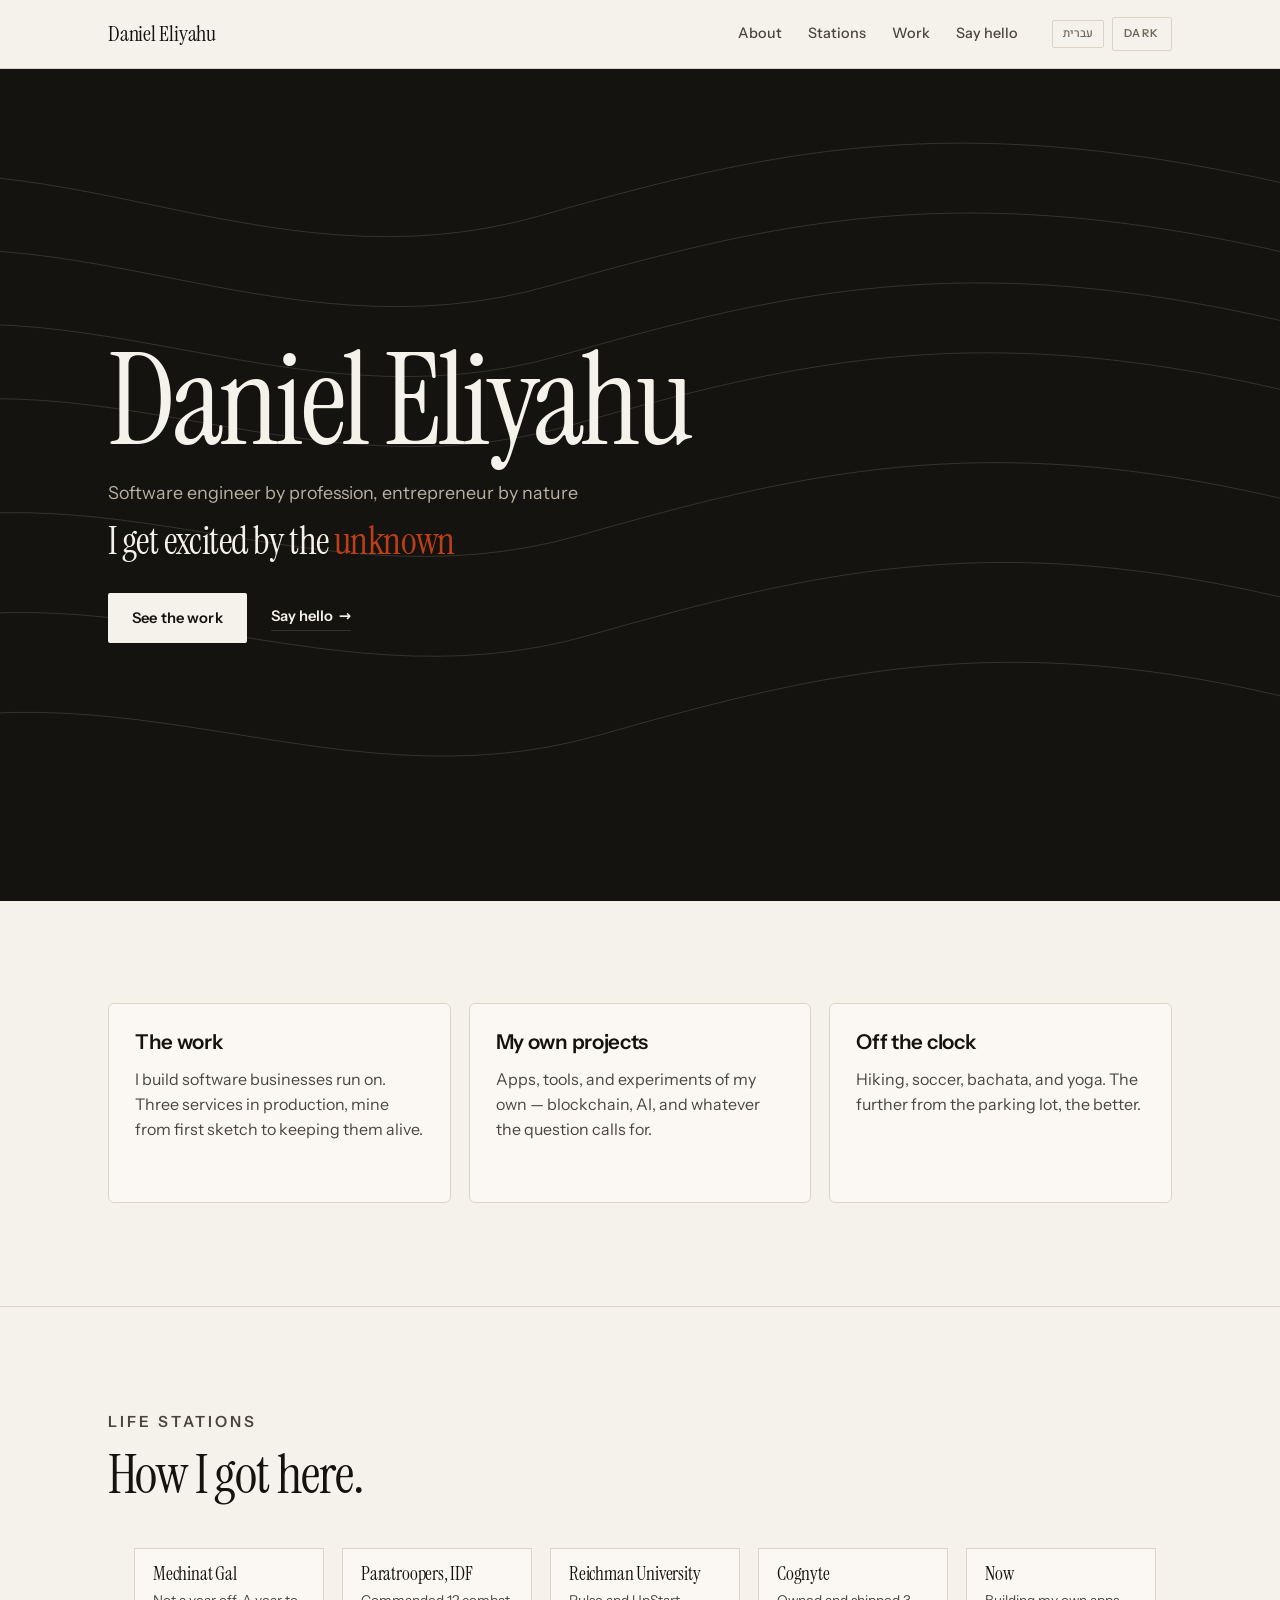
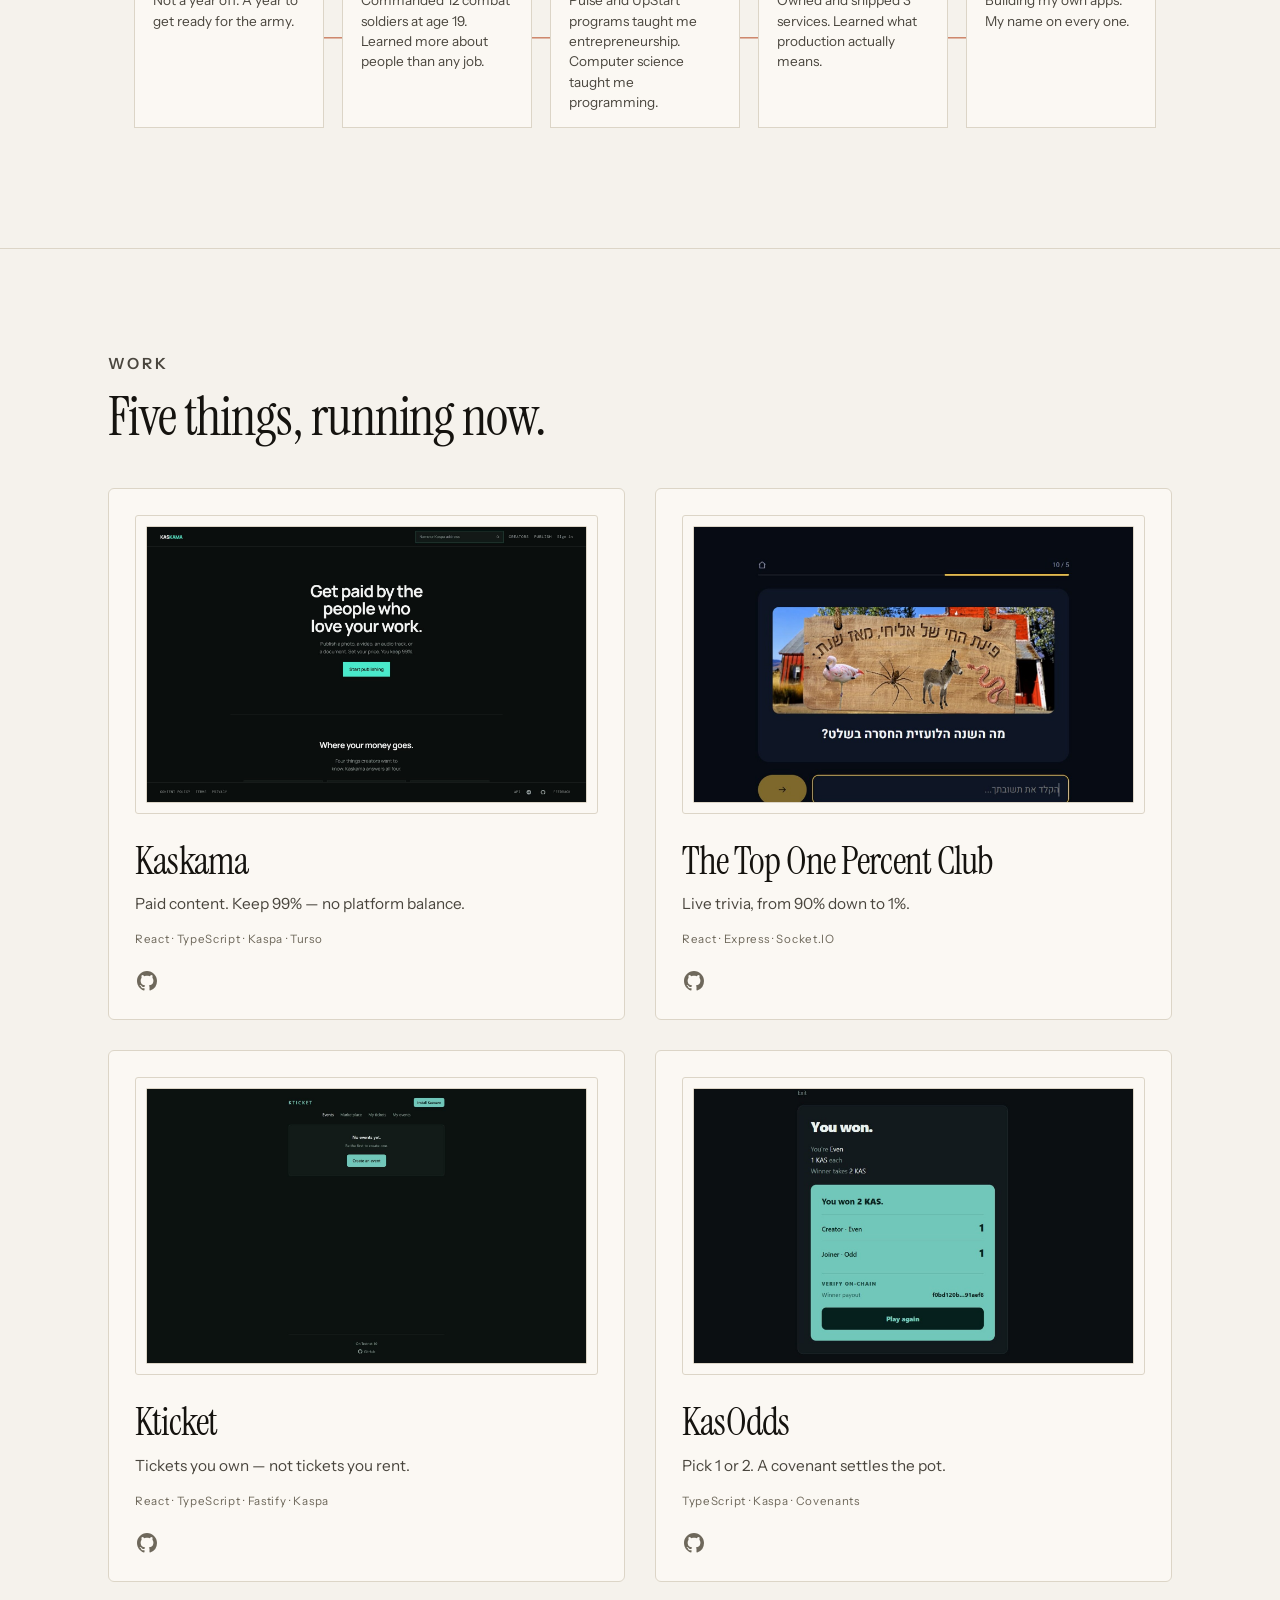
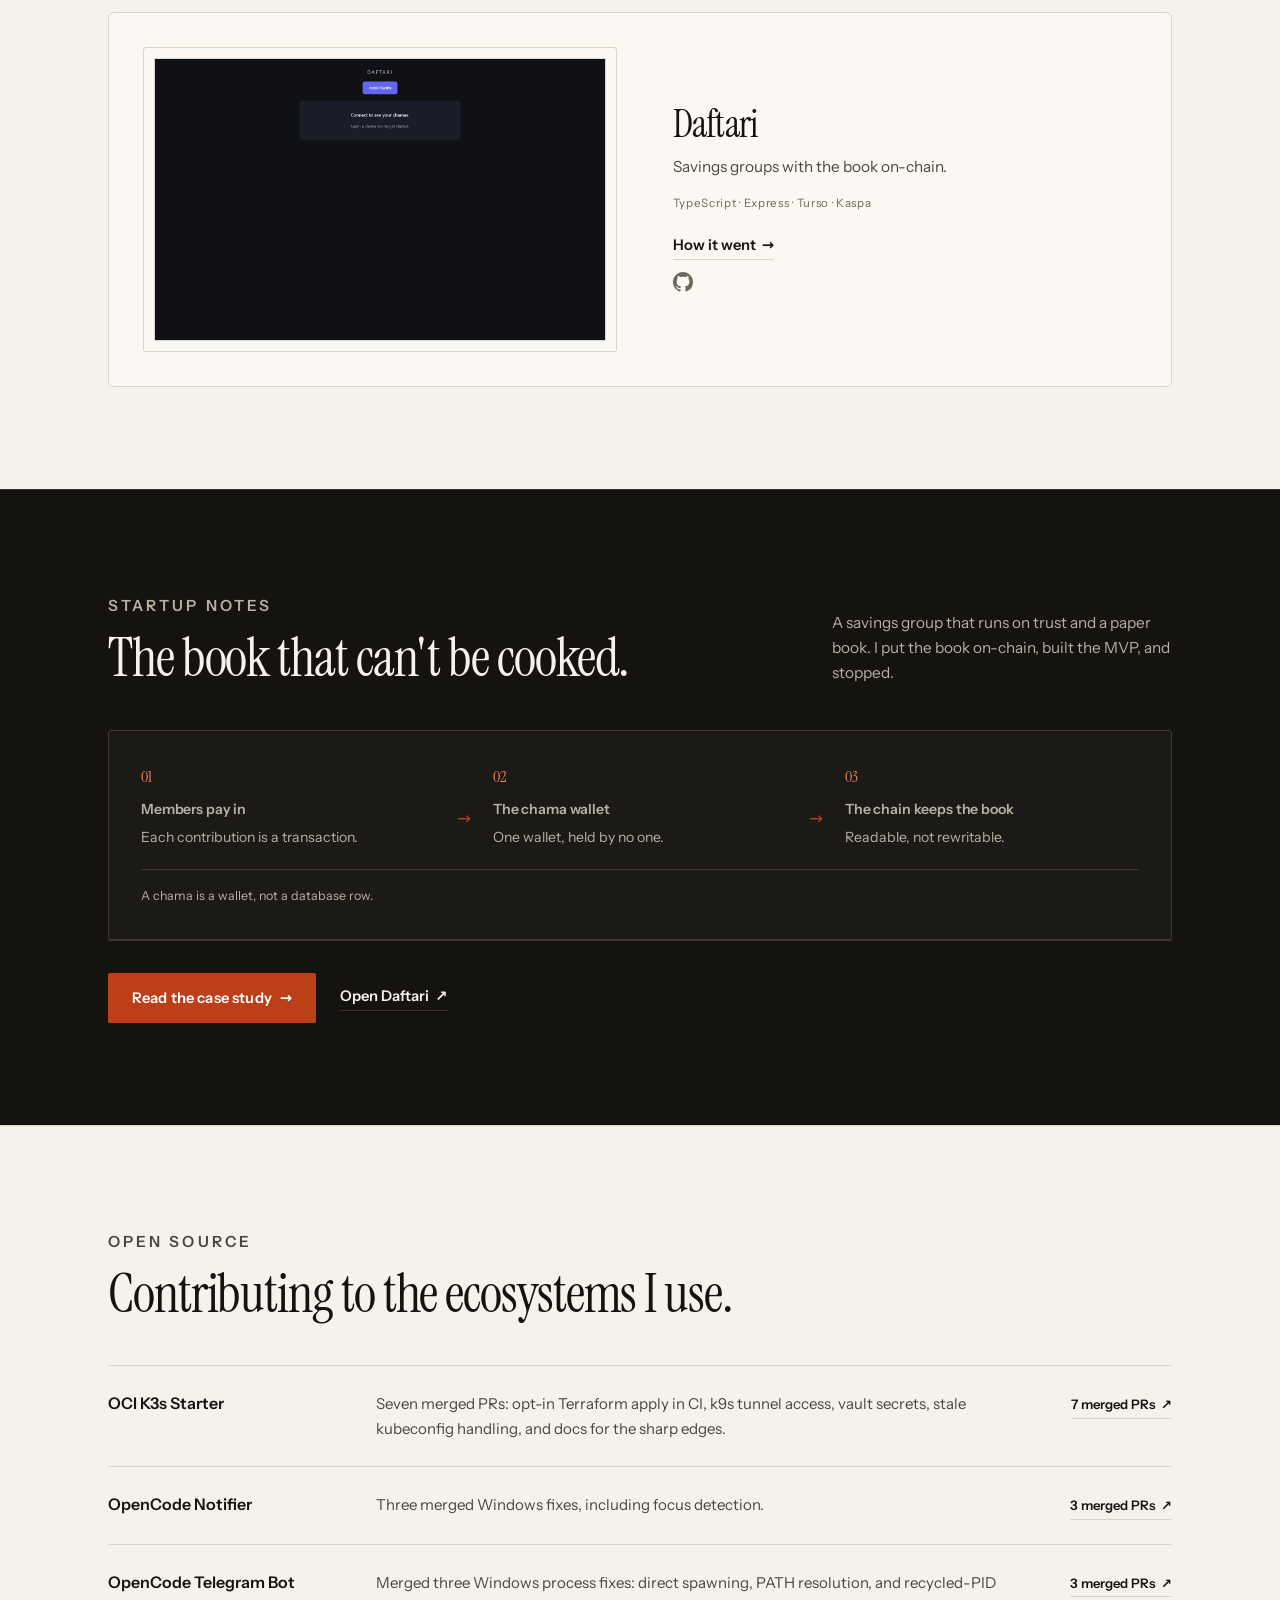
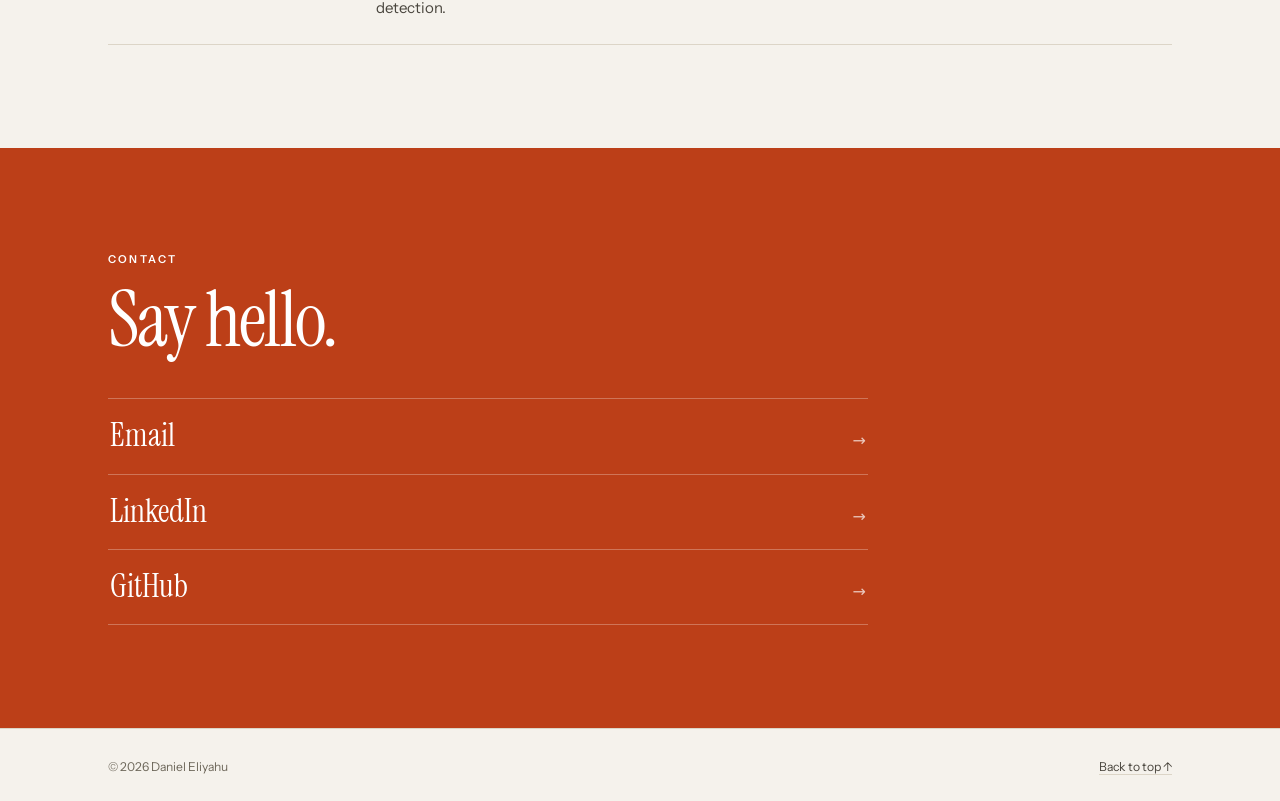
==== index.html @ 4c99d630 "style: frame the app cards Each app sits in a bordered surface with a gap between cards, instead of " ====
<!DOCTYPE html>
<html lang="en" dir="ltr">
<head>
  <meta charset="UTF-8" />
  <meta name="viewport" content="width=device-width, initial-scale=1.0" />
  <title>Daniel Eliyahu — Software engineer, Israel</title>
  <meta name="theme-color" content="#f5f2ec" media="(prefers-color-scheme: light)" />
  <meta name="theme-color" content="#0f0e0c" media="(prefers-color-scheme: dark)" />
  <link rel="icon" type="image/svg+xml" href="assets/img/favicon.svg" />
  <link rel="canonical" href="https://danieliyahu.com/" />
  <link rel="alternate" hreflang="en" href="https://danieliyahu.com/" />
  <link rel="alternate" hreflang="he" href="https://danieliyahu.com/he.html" />
  <link rel="alternate" hreflang="x-default" href="https://danieliyahu.com/" />

  <meta property="og:type" content="profile" />
  <meta property="og:site_name" content="Daniel Eliyahu" />
  <meta property="og:locale" content="en_US" />
  <meta property="og:locale:alternate" content="he_IL" />
  <meta property="og:title" content="Daniel Eliyahu — Software engineer, Israel" />
  <meta property="og:url" content="https://danieliyahu.com/" />
  <meta property="og:image" content="https://danieliyahu.com/assets/img/og/home-v2.jpg" />
  <meta property="og:image:width" content="1200" />
  <meta property="og:image:height" content="630" />
  <meta name="twitter:card" content="summary_large_image" />
  <meta name="twitter:title" content="Daniel Eliyahu — Software engineer, Israel" />
  <meta name="twitter:image" content="https://danieliyahu.com/assets/img/og/home-v2.jpg" />

  <script>(function(){try{var t=localStorage.getItem('dani-theme');if(t!=='light'&&t!=='dark'){t=window.matchMedia('(prefers-color-scheme: dark)').matches?'dark':'light';}document.documentElement.dataset.theme=t;}catch(e){}})();</script>
  <link rel="preload" href="assets/fonts/instrumentserif-400.woff2" as="font" type="font/woff2" crossorigin />
  <link rel="preload" href="assets/fonts/instrumentsans-400.woff2" as="font" type="font/woff2" crossorigin />
  <link rel="stylesheet" href="assets/css/style.css?v=20261021l" />
  <script type="application/ld+json">
  {
    "@context": "https://schema.org",
    "@type": "Person",
    "name": "Daniel Eliyahu",
    "url": "https://danieliyahu.com/",
    "address": { "@type": "PostalAddress", "addressCountry": "IL" },
    "sameAs": [
      "https://github.com/danieliyahu1",
      "https://www.linkedin.com/in/daniel-eliyahu-543a7017b/"
    ]
  }
  </script>
</head>
<body>
<a class="skip-link" href="#main">Skip to content</a>

<header class="site-header">
  <div class="shell header-inner">
    <a class="brand" href="#home">Daniel Eliyahu</a>
    <button type="button" class="nav-toggle" data-nav-toggle aria-expanded="false" aria-controls="site-menu" aria-label="Open menu">
      <svg class="icon-menu" width="22" height="22" viewBox="0 0 24 24" aria-hidden="true"><path d="M3 6h18M3 12h18M3 18h18" fill="none" stroke="currentColor" stroke-width="1.5" stroke-linecap="round"/></svg>
      <svg class="icon-close" width="22" height="22" viewBox="0 0 24 24" aria-hidden="true"><path d="M5 5l14 14M19 5L5 19" fill="none" stroke="currentColor" stroke-width="1.5" stroke-linecap="round"/></svg>
    </button>
    <div class="nav-area" id="site-menu">
      <nav class="site-nav" aria-label="Primary">
        <ul>
          <li><a href="#about">About</a></li>
          <li><a href="#stations">Stations</a></li>
          <li><a href="#apps">Work</a></li>
          <li><a href="#contact">Say hello</a></li>
        </ul>
      </nav>
      <div class="header-tools">
        <a class="lang-toggle" href="he.html" hreflang="he" lang="he">עברית</a>
        <button class="theme-toggle" type="button" data-theme-toggle aria-label="Switch to dark theme"><span data-theme-label>Dark</span></button>
      </div>
    </div>
  </div>
</header>

<main id="main" tabindex="-1">
  <section class="hero hero--poster" id="home">
    <svg class="hero-contours" viewBox="0 0 1440 900" fill="none" aria-hidden="true" preserveAspectRatio="xMidYMid slice">
      <path d="M-120 160C120 80 340 260 620 180S1100 60 1560 200" stroke="currentColor" stroke-width="1"/>
      <path d="M-120 240C130 150 350 330 630 250S1110 130 1560 270" stroke="currentColor" stroke-width="1"/>
      <path d="M-120 320C140 220 360 400 640 320S1120 200 1560 340" stroke="currentColor" stroke-width="1"/>
      <path d="M-120 400C150 290 370 470 650 390S1130 270 1560 410" stroke="currentColor" stroke-width="1"/>
      <path d="M-120 520C160 400 380 580 660 500S1140 380 1560 520" stroke="currentColor" stroke-width="1"/>
      <path d="M-120 620C170 500 390 680 670 600S1150 480 1560 620" stroke="currentColor" stroke-width="1"/>
      <path d="M-120 720C180 600 400 780 680 700S1160 580 1560 720" stroke="currentColor" stroke-width="1"/>
    </svg>
    <div class="shell hero-grid hero-grid-solo">
      <div>
        <h1 class="rise rise-2">Daniel Eliyahu</h1>
        <p class="hero-role rise rise-3">Software engineer by profession, entrepreneur by nature</p>
        <p class="hero-tagline rise rise-4">I get excited by the <span class="accent">unknown</span></p>
        <div class="actions hero-actions rise rise-5">
          <a class="button" href="#apps">See the work</a>
          <a class="link" href="#contact">Say hello <span class="arrow" aria-hidden="true">→</span></a>
        </div>
      </div>
    </div>
  </section>

  <section class="section" id="about" aria-label="About">
    <div class="shell">
      <h2 class="visually-hidden">About</h2>

      <div class="about-index">
        <article class="about-tile" data-reveal>
          <h3 class="about-tile-title">The work</h3>
          <p class="about-tile-text">I build software businesses run on. Three services in production, mine from first sketch to keeping them alive.</p>
        </article>

        <article class="about-tile" data-reveal>
          <h3 class="about-tile-title">My own projects</h3>
          <p class="about-tile-text">Apps, tools, and experiments of my own — blockchain, AI, and whatever the question calls for.</p>
        </article>

        <article class="about-tile" data-reveal>
          <h3 class="about-tile-title">Off the clock</h3>
          <p class="about-tile-text">Hiking, soccer, bachata, and yoga. The further from the parking lot, the better.</p>
        </article>
      </div>
    </div>
  </section>

  <section class="section section-rule" id="stations">
    <div class="shell">
      <div class="section-head">
        <div>
          <p class="eyebrow">Life stations</p>
          <h2>How I got here.</h2>
        </div>
      </div>

      <div class="dag-wrap">
        <svg class="dag-edges" aria-hidden="true" focusable="false"></svg>
        <ol class="dag">
        <li class="dag-stop" data-reveal>
          <h3>Mechinat Gal</h3>
          <p>Not a year off. A year to get ready for the army.</p>
        </li>
        <li class="dag-stop" data-reveal>
          <h3>Paratroopers, IDF</h3>
          <p>Commanded 12 combat soldiers at age 19. Learned more about people than any job.</p>
        </li>
        <li class="dag-stop" data-reveal>
          <h3>Reichman University</h3>
          <p>Pulse and UpStart programs taught me entrepreneurship. Computer science taught me programming.</p>
        </li>
        <li class="dag-stop" data-reveal>
          <h3>Cognyte</h3>
          <p>Owned and shipped 3 services. Learned what production actually means.</p>
        </li>
        <li class="dag-stop" data-reveal>
          <h3>Now</h3>
          <p>Building my own apps. My name on every one.</p>
        </li>
        </ol>
      </div>
    </div>
  </section>

  <section class="section section-rule" id="apps">
    <div class="shell">
      <div class="section-head">
        <div>
          <p class="eyebrow">Work</p>
          <h2>Five things, running now.</h2>
        </div>
      </div>

      <div class="product-grid">
        <article class="product-card" data-reveal>
          <figure class="frame">
            <img src="assets/img/apps/kaskama.jpg" width="1600" height="1000" alt="Kaskama landing page with the headline Get paid by the people who love your work." fetchpriority="high" decoding="async" />
          </figure>
          <h3><a href="https://kaskama.com/" target="_blank" rel="noopener noreferrer">Kaskama</a></h3>
          <p>Paid content. Keep 99% — no platform balance.</p>
          <p class="stack"><span>React</span><span>TypeScript</span><span>Kaspa</span><span>Turso</span></p>
          <div class="app-links">
            <a class="app-code" href="https://github.com/danieliyahu1/kaskama" target="_blank" rel="noopener noreferrer" aria-label="Kaskama on GitHub">
              <svg width="20" height="20" viewBox="0 0 16 16" aria-hidden="true" focusable="false"><path fill="currentColor" d="M8 0C3.58 0 0 3.58 0 8c0 3.54 2.29 6.53 5.47 7.59.4.07.55-.17.55-.38 0-.19-.01-.82-.01-1.49-2.01.37-2.53-.49-2.69-.94-.09-.23-.48-.94-.82-1.13-.28-.15-.68-.52-.01-.53.63-.01 1.08.58 1.23.82.72 1.21 1.87.87 2.33.66.07-.52.28-.87.51-1.07-1.78-.2-3.64-.89-3.64-3.95 0-.87.31-1.59.82-2.15-.08-.2-.36-1.02.08-2.12 0 0 .67-.21 2.2.82.64-.18 1.32-.27 2-.27s1.36.09 2 .27c1.53-1.04 2.2-.82 2.2-.82.44 1.1.16 1.92.08 2.12.51.56.82 1.27.82 2.15 0 3.07-1.87 3.75-3.65 3.95.29.25.54.73.54 1.48 0 1.07-.01 1.93-.01 2.2 0 .21.15.46.55.38A8.01 8.01 0 0 0 16 8c0-4.42-3.58-8-8-8Z"/></svg>
            </a>
          </div>
        </article>

        <article class="product-card" data-reveal>
          <figure class="frame">
            <img src="assets/img/apps/onepercent.jpg?v=20261020b" width="1600" height="1000" alt="A question from The Top One Percent Club: a Hebrew riddle asking which year is missing from a painted barn sign." loading="lazy" decoding="async" />
          </figure>
          <h3><a href="https://onepercent.danieliyahu.com/" target="_blank" rel="noopener noreferrer">The Top One Percent Club</a></h3>
          <p>Live trivia, from 90% down to 1%.</p>
          <p class="stack"><span>React</span><span>Express</span><span>Socket.IO</span></p>
          <div class="app-links">
            <a class="app-code" href="https://github.com/danieliyahu1/top-one-percent-club" target="_blank" rel="noopener noreferrer" aria-label="The Top One Percent Club on GitHub">
              <svg width="20" height="20" viewBox="0 0 16 16" aria-hidden="true" focusable="false"><path fill="currentColor" d="M8 0C3.58 0 0 3.58 0 8c0 3.54 2.29 6.53 5.47 7.59.4.07.55-.17.55-.38 0-.19-.01-.82-.01-1.49-2.01.37-2.53-.49-2.69-.94-.09-.23-.48-.94-.82-1.13-.28-.15-.68-.52-.01-.53.63-.01 1.08.58 1.23.82.72 1.21 1.87.87 2.33.66.07-.52.28-.87.51-1.07-1.78-.2-3.64-.89-3.64-3.95 0-.87.31-1.59.82-2.15-.08-.2-.36-1.02.08-2.12 0 0 .67-.21 2.2.82.64-.18 1.32-.27 2-.27s1.36.09 2 .27c1.53-1.04 2.2-.82 2.2-.82.44 1.1.16 1.92.08 2.12.51.56.82 1.27.82 2.15 0 3.07-1.87 3.75-3.65 3.95.29.25.54.73.54 1.48 0 1.07-.01 1.93-.01 2.2 0 .21.15.46.55.38A8.01 8.01 0 0 0 16 8c0-4.42-3.58-8-8-8Z"/></svg>
            </a>
          </div>
        </article>

        <article class="product-card" data-reveal>
          <figure class="frame">
            <img src="assets/img/apps/kticket.jpg" width="1600" height="1000" alt="Kticket events page in its empty state, with a Create an event button." loading="lazy" decoding="async" />
          </figure>
          <h3><a href="https://kticket.danieliyahu.com/" target="_blank" rel="noopener noreferrer">Kticket</a></h3>
          <p>Tickets you own — not tickets you rent.</p>
          <p class="stack"><span>React</span><span>TypeScript</span><span>Fastify</span><span>Kaspa</span></p>
          <div class="app-links">
            <a class="app-code" href="https://github.com/danieliyahu1/kticket" target="_blank" rel="noopener noreferrer" aria-label="Kticket on GitHub">
              <svg width="20" height="20" viewBox="0 0 16 16" aria-hidden="true" focusable="false"><path fill="currentColor" d="M8 0C3.58 0 0 3.58 0 8c0 3.54 2.29 6.53 5.47 7.59.4.07.55-.17.55-.38 0-.19-.01-.82-.01-1.49-2.01.37-2.53-.49-2.69-.94-.09-.23-.48-.94-.82-1.13-.28-.15-.68-.52-.01-.53.63-.01 1.08.58 1.23.82.72 1.21 1.87.87 2.33.66.07-.52.28-.87.51-1.07-1.78-.2-3.64-.89-3.64-3.95 0-.87.31-1.59.82-2.15-.08-.2-.36-1.02.08-2.12 0 0 .67-.21 2.2.82.64-.18 1.32-.27 2-.27s1.36.09 2 .27c1.53-1.04 2.2-.82 2.2-.82.44 1.1.16 1.92.08 2.12.51.56.82 1.27.82 2.15 0 3.07-1.87 3.75-3.65 3.95.29.25.54.73.54 1.48 0 1.07-.01 1.93-.01 2.2 0 .21.15.46.55.38A8.01 8.01 0 0 0 16 8c0-4.42-3.58-8-8-8Z"/></svg>
            </a>
          </div>
        </article>

        <article class="product-card" data-reveal>
          <figure class="frame">
            <img src="assets/img/apps/kasodds.jpg" width="1600" height="1000" alt="KasOdds result screen from a live game: both players picked 1, an even total, and the Even side took the 2 KAS pot." loading="lazy" decoding="async" />
          </figure>
          <h3><a href="https://kasodds.com/" target="_blank" rel="noopener noreferrer">KasOdds</a></h3>
          <p>Pick 1 or 2. A covenant settles the pot.</p>
          <p class="stack"><span>TypeScript</span><span>Kaspa</span><span>Covenants</span></p>
          <div class="app-links">
            <a class="app-code" href="https://github.com/danieliyahu1/kas-odds" target="_blank" rel="noopener noreferrer" aria-label="KasOdds on GitHub">
              <svg width="20" height="20" viewBox="0 0 16 16" aria-hidden="true" focusable="false"><path fill="currentColor" d="M8 0C3.58 0 0 3.58 0 8c0 3.54 2.29 6.53 5.47 7.59.4.07.55-.17.55-.38 0-.19-.01-.82-.01-1.49-2.01.37-2.53-.49-2.69-.94-.09-.23-.48-.94-.82-1.13-.28-.15-.68-.52-.01-.53.63-.01 1.08.58 1.23.82.72 1.21 1.87.87 2.33.66.07-.52.28-.87.51-1.07-1.78-.2-3.64-.89-3.64-3.95 0-.87.31-1.59.82-2.15-.08-.2-.36-1.02.08-2.12 0 0 .67-.21 2.2.82.64-.18 1.32-.27 2-.27s1.36.09 2 .27c1.53-1.04 2.2-.82 2.2-.82.44 1.1.16 1.92.08 2.12.51.56.82 1.27.82 2.15 0 3.07-1.87 3.75-3.65 3.95.29.25.54.73.54 1.48 0 1.07-.01 1.93-.01 2.2 0 .21.15.46.55.38A8.01 8.01 0 0 0 16 8c0-4.42-3.58-8-8-8Z"/></svg>
            </a>
          </div>
        </article>

        <article class="product-card product-featured" data-reveal>
          <figure class="frame">
            <img src="assets/img/apps/daftari.jpg" width="1600" height="1000" alt="Daftari connect screen asking the visitor to connect a wallet." loading="lazy" decoding="async" />
          </figure>
          <div>
            <h3><a href="https://daftari.danieliyahu.com/" target="_blank" rel="noopener noreferrer">Daftari</a></h3>
            <p>Savings groups with the book on-chain.</p>
            <p class="stack"><span>TypeScript</span><span>Express</span><span>Turso</span><span>Kaspa</span></p>
            <div class="app-links">
              <a class="link" href="daftari.html">How it went <span class="arrow" aria-hidden="true">→</span></a>
              <a class="app-code" href="https://github.com/danieliyahu1/daftari" target="_blank" rel="noopener noreferrer" aria-label="Daftari on GitHub">
                <svg width="20" height="20" viewBox="0 0 16 16" aria-hidden="true" focusable="false"><path fill="currentColor" d="M8 0C3.58 0 0 3.58 0 8c0 3.54 2.29 6.53 5.47 7.59.4.07.55-.17.55-.38 0-.19-.01-.82-.01-1.49-2.01.37-2.53-.49-2.69-.94-.09-.23-.48-.94-.82-1.13-.28-.15-.68-.52-.01-.53.63-.01 1.08.58 1.23.82.72 1.21 1.87.87 2.33.66.07-.52.28-.87.51-1.07-1.78-.2-3.64-.89-3.64-3.95 0-.87.31-1.59.82-2.15-.08-.2-.36-1.02.08-2.12 0 0 .67-.21 2.2.82.64-.18 1.32-.27 2-.27s1.36.09 2 .27c1.53-1.04 2.2-.82 2.2-.82.44 1.1.16 1.92.08 2.12.51.56.82 1.27.82 2.15 0 3.07-1.87 3.75-3.65 3.95.29.25.54.73.54 1.48 0 1.07-.01 1.93-.01 2.2 0 .21.15.46.55.38A8.01 8.01 0 0 0 16 8c0-4.42-3.58-8-8-8Z"/></svg>
              </a>
            </div>
          </div>
        </article>
      </div>
    </div>
  </section>

  <section class="section section-rule section--dark" id="daftari">
    <div class="shell">
      <div class="section-head">
        <div>
          <p class="eyebrow">Startup notes</p>
          <h2>The book that can't be cooked.</h2>
        </div>
        <p>A savings group that runs on trust and a paper book. I put the book on-chain, built the MVP, and stopped.</p>
      </div>

      <figure class="diagram" data-reveal>
        <div class="flow">
          <div class="flow-step">
            <span class="flow-num">01</span>
            <p class="flow-title">Members pay in</p>
            <p>Each contribution is a transaction.</p>
          </div>
          <div class="flow-arrow" aria-hidden="true">→</div>
          <div class="flow-step">
            <span class="flow-num">02</span>
            <p class="flow-title">The chama wallet</p>
            <p>One wallet, held by no one.</p>
          </div>
          <div class="flow-arrow" aria-hidden="true">→</div>
          <div class="flow-step">
            <span class="flow-num">03</span>
            <p class="flow-title">The chain keeps the book</p>
            <p>Readable, not rewritable.</p>
          </div>
        </div>
        <figcaption>A chama is a wallet, not a database row.</figcaption>
      </figure>

      <div class="case-foot">
        <a class="button button--ember" href="daftari.html">Read the case study <span class="arrow" aria-hidden="true">→</span></a>
        <a class="link" href="https://daftari.danieliyahu.com/" target="_blank" rel="noopener noreferrer">Open Daftari <span class="arrow" aria-hidden="true">↗</span></a>
      </div>
    </div>
  </section>

  <section class="section section-rule" id="open-source">
    <div class="shell">
      <div class="section-head">
        <div>
          <p class="eyebrow">Open source</p>
          <h2>Contributing to the ecosystems I use.</h2>
        </div>
      </div>

      <div class="list">
        <div class="list-row" data-reveal>
          <h3>OCI K3s Starter</h3>
          <p>Seven merged PRs: opt-in Terraform apply in CI, k9s tunnel access, vault secrets, stale kubeconfig handling, and docs for the sharp edges.</p>
          <a class="link" href="https://github.com/adirbd/oci-k3s-starter/pulls?q=is%3Apr+author%3Adanieliyahu1+is%3Amerged" target="_blank" rel="noopener noreferrer">7 merged PRs <span class="arrow" aria-hidden="true">↗</span></a>
        </div>
        <div class="list-row" data-reveal>
          <h3>OpenCode Notifier</h3>
          <p>Three merged Windows fixes, including focus detection.</p>
          <a class="link" href="https://github.com/mohak34/opencode-notifier/pulls?q=is%3Apr+author%3Adanieliyahu1+is%3Amerged" target="_blank" rel="noopener noreferrer">3 merged PRs <span class="arrow" aria-hidden="true">↗</span></a>
        </div>
        <div class="list-row" data-reveal>
          <h3>OpenCode Telegram Bot</h3>
          <p>Merged three Windows process fixes: direct spawning, PATH resolution, and recycled-PID detection.</p>
          <a class="link" href="https://github.com/grinev/opencode-telegram-bot/pulls?q=is%3Apr+author%3Adanieliyahu1+is%3Amerged" target="_blank" rel="noopener noreferrer">3 merged PRs <span class="arrow" aria-hidden="true">↗</span></a>
        </div>
      </div>
    </div>
  </section>

  <section class="section section-rule section--closing" id="contact">
    <div class="shell">
      <p class="eyebrow">Contact</p>
      <h2 class="contact-title">Say hello.</h2>

      <div class="reach" data-reveal>
        <a href="mailto:danieliyahu1@gmail.com">
          <span>Email</span>
          <span class="arrow" aria-hidden="true">→</span>
        </a>
        <a href="https://www.linkedin.com/in/daniel-eliyahu-543a7017b/" target="_blank" rel="me noopener noreferrer">
          <span>LinkedIn</span>
          <span class="arrow" aria-hidden="true">→</span>
        </a>
        <a href="https://github.com/danieliyahu1" target="_blank" rel="me noopener noreferrer">
          <span>GitHub</span>
          <span class="arrow" aria-hidden="true">→</span>
        </a>
      </div>
    </div>
  </section>
</main>

<footer class="site-footer">
  <div class="shell">
    <div class="footer-bottom footer-solo">
      <span>© <span data-year>2026</span> Daniel Eliyahu</span>
      <span><a class="footer-top" href="#home">Back to top ↑</a></span>
    </div>
  </div>
</footer>

<script src="assets/js/main.js?v=20261021a" defer></script>
</body>
</html>
---- assets/css/style.css ----
/* ============================================================
   Daniel Eliyahu — personal site
   Instrument Serif + Instrument Sans. Paper, ink, ember.
   ============================================================ */

@font-face {
  font-family: "Instrument Sans";
  src: url("../fonts/instrumentsans-400.woff2") format("woff2");
  font-weight: 400;
  font-style: normal;
  font-display: swap;
}

@font-face {
  font-family: "Instrument Sans";
  src: url("../fonts/instrumentsans-500.woff2") format("woff2");
  font-weight: 500;
  font-style: normal;
  font-display: swap;
}

@font-face {
  font-family: "Instrument Sans";
  src: url("../fonts/instrumentsans-600.woff2") format("woff2");
  font-weight: 600;
  font-style: normal;
  font-display: swap;
}

@font-face {
  font-family: "Instrument Serif";
  src: url("../fonts/instrumentserif-400.woff2") format("woff2");
  font-weight: 400;
  font-style: normal;
  font-display: swap;
}

@font-face {
  font-family: "Instrument Serif";
  src: url("../fonts/instrumentserif-400-italic.woff2") format("woff2");
  font-weight: 400;
  font-style: italic;
  font-display: swap;
}

@font-face {
  font-family: "Heebo";
  src: url("../fonts/heebo-hebrew.woff2") format("woff2");
  font-weight: 400 600;
  font-style: normal;
  font-display: swap;
  unicode-range: U+0307-0308, U+0590-05FF, U+200C-2010, U+20AA, U+25CC, U+FB1D-FB4F;
}

@font-face {
  font-family: "Heebo";
  src: url("../fonts/heebo-latin.woff2") format("woff2");
  font-weight: 400 600;
  font-style: normal;
  font-display: swap;
  unicode-range: U+0000-00FF, U+0131, U+0152-0153, U+02BB-02BC, U+02C6, U+02DA, U+02DC, U+0304, U+0308, U+0329, U+2000-206F, U+20AC, U+2122, U+2191, U+2193, U+2212, U+2215, U+FEFF, U+FFFD;
}

@font-face {
  font-family: "Frank Ruhl Libre";
  src: url("../fonts/frankruhllibre-hebrew.woff2") format("woff2");
  font-weight: 400 500;
  font-style: normal;
  font-display: swap;
  unicode-range: U+0307-0308, U+0590-05FF, U+200C-2010, U+20AA, U+25CC, U+FB1D-FB4F;
}

@font-face {
  font-family: "Frank Ruhl Libre";
  src: url("../fonts/frankruhllibre-latin.woff2") format("woff2");
  font-weight: 400 500;
  font-style: normal;
  font-display: swap;
  unicode-range: U+0000-00FF, U+0131, U+0152-0153, U+02BB-02BC, U+02C6, U+02DA, U+02DC, U+0304, U+0308, U+0329, U+2000-206F, U+20AC, U+2122, U+2191, U+2193, U+2212, U+2215, U+FEFF, U+FFFD;
}

/* ---------- Tokens ---------- */

:root {
  --paper: #f5f2ec;
  --surface: #fbf8f3;
  --ink: #15130f;
  --ink-2: #4a463e;
  --muted: #6e685b;
  --line: #dcd5c7;
  --ember: #bc3f18;
  --ember-ink: #ffffff;
  --ember-soft: #f3e6de;
  --ember-on-dark: #ff8a63;
  --thread: color-mix(in srgb, var(--ember) 62%, var(--line));
  --contrast-bg: #15130f;
  --contrast-ink: #f5f2ec;
  --contrast-muted: #b7b0a3;
  --contrast-line: #3a352e;
  --poster-bg: #15130f;
  --poster-ink: #f5f2ec;
  --poster-muted: #b7b0a3;
  --poster-line: rgba(245, 242, 236, 0.14);
  --closing-line: rgba(255, 255, 255, 0.28);
  --frame-mat: var(--surface);
  --frame-line: var(--line);
  --maxw: 1120px;
  --serif: "Instrument Serif", "Iowan Old Style", Georgia, "Times New Roman", serif;
  --sans: "Instrument Sans", ui-sans-serif, system-ui, -apple-system, "Segoe UI", Roboto, "Helvetica Neue", Arial, sans-serif;
  color-scheme: light;
}

html[data-theme="dark"] {
  --paper: #0f0e0c;
  --surface: #171512;
  --ink: #f2eee6;
  --ink-2: #bdb7aa;
  --muted: #8c8577;
  --line: #2b2823;
  --ember: #ff6a3d;
  --ember-ink: #17100c;
  --ember-soft: #2a1812;
  --ember-on-dark: #ff6a3d;
  --thread: color-mix(in srgb, var(--ember) 66%, var(--line));
  --contrast-bg: #f2eee6;
  --contrast-ink: #15130f;
  --contrast-muted: #5b564d;
  --contrast-line: #d6cfc2;
  --poster-bg: #1a1713;
  --poster-ink: #f2eee6;
  --poster-muted: #a39b8d;
  --poster-line: rgba(242, 238, 230, 0.16);
  --closing-line: rgba(23, 16, 12, 0.3);
  --frame-mat: #221e18;
  --frame-line: #3c362d;
  color-scheme: dark;
}

/* ---------- Base ---------- */

*,
*::before,
*::after {
  box-sizing: border-box;
}

html {
  scroll-behavior: smooth;
  scroll-padding-top: 62px;
}

body {
  margin: 0;
  background: var(--paper);
  color: var(--ink);
  font-family: var(--sans);
  font-size: 16px;
  line-height: 1.65;
  -webkit-font-smoothing: antialiased;
  -moz-osx-font-smoothing: grayscale;
  text-rendering: optimizeLegibility;
  font-feature-settings: "kern" 1, "liga" 1;
  transition: background 0.2s ease, color 0.2s ease;
}

::selection {
  background: var(--ember);
  color: #fff;
}

h1,
h2,
h3,
p,
figure,
blockquote {
  margin: 0;
}

ul {
  margin: 0;
  padding: 0;
  list-style: none;
}

a {
  color: inherit;
  text-decoration: none;
}

button {
  font: inherit;
  color: inherit;
  cursor: pointer;
}

img {
  display: block;
  max-width: 100%;
  height: auto;
}

hr {
  border: 0;
  border-top: 1px solid var(--line);
  margin: 0;
}

:focus-visible {
  outline: 2px solid var(--ember);
  outline-offset: 3px;
  border-radius: 1px;
}

.shell {
  width: 100%;
  max-width: var(--maxw);
  margin: 0 auto;
  padding: 0 28px;
}

.skip-link {
  position: absolute;
  left: -9999px;
  top: 10px;
  z-index: 200;
  padding: 10px 16px;
  background: var(--ink);
  color: var(--paper);
  font-size: 0.85rem;
}

.skip-link:focus {
  left: 16px;
}

.eyebrow {
  font-size: 0.68rem;
  font-weight: 600;
  letter-spacing: 0.2em;
  text-transform: uppercase;
  color: var(--muted);
}

.eyebrow .mark {
  color: var(--ember);
}

/* ---------- Header ---------- */

.site-header {
  position: sticky;
  top: 0;
  z-index: 50;
  background: var(--paper);
  border-bottom: 1px solid var(--line);
}

.header-inner {
  display: flex;
  align-items: center;
  justify-content: space-between;
  gap: 24px;
  min-height: 68px;
}

.brand {
  font-family: var(--serif);
  font-size: 1.4rem;
  line-height: 1;
  letter-spacing: -0.01em;
  white-space: nowrap;
}

.brand:hover {
  opacity: 0.72;
}

.nav-area {
  display: flex;
  align-items: center;
  gap: 22px;
}

.site-nav ul {
  display: flex;
  align-items: center;
  gap: 2px;
}

.site-nav a {
  display: inline-block;
  padding: 8px 12px;
  font-size: 0.9rem;
  font-weight: 500;
  color: var(--ink-2);
}

.site-nav a:hover {
  color: var(--ink);
}

.site-nav a[aria-current="page"] {
  color: var(--ink);
  text-decoration: underline;
  text-decoration-color: var(--ember);
  text-underline-offset: 6px;
  text-decoration-thickness: 1px;
}

.theme-toggle {
  padding: 7px 11px;
  border: 1px solid var(--line);
  border-radius: 2px;
  background: transparent;
  color: var(--muted);
  font-size: 0.68rem;
  font-weight: 600;
  letter-spacing: 0.14em;
  text-transform: uppercase;
}

.theme-toggle:hover {
  color: var(--ink);
  border-color: var(--ink);
}

.header-tools {
  display: flex;
  align-items: center;
  gap: 8px;
}

.lang-toggle {
  display: inline-flex;
  align-items: center;
  justify-content: center;
  padding: 7px 10px;
  border: 1px solid var(--line);
  border-radius: 2px;
  color: var(--muted);
  font-family: "Heebo", var(--sans);
  font-size: 0.72rem;
  font-weight: 500;
  line-height: 1;
  text-decoration: none;
}

.lang-toggle:hover {
  color: var(--ink);
  border-color: var(--ink);
  text-decoration: none;
}

.nav-toggle {
  display: none;
  padding: 8px;
  border: 0;
  background: none;
  color: var(--ink);
}

.nav-toggle svg {
  display: block;
}

.nav-toggle .icon-close {
  display: none;
}

html[data-nav-open="true"] .nav-toggle .icon-menu {
  display: none;
}

html[data-nav-open="true"] .nav-toggle .icon-close {
  display: block;
}

/* ---------- Buttons and links ---------- */

.button {
  display: inline-flex;
  align-items: center;
  justify-content: center;
  gap: 8px;
  min-height: 48px;
  padding: 13px 24px;
  border-radius: 2px;
  background: var(--ink);
  color: var(--paper);
  font-size: 0.92rem;
  font-weight: 600;
  letter-spacing: 0.01em;
  transition: background 0.18s ease, transform 0.18s ease;
}

.button:hover {
  background: var(--ember);
  color: var(--ember-ink);
  transform: translateY(-1px);
}

.button-ghost {
  background: transparent;
  color: var(--ink);
  border: 1px solid var(--line);
}

.button-ghost:hover {
  background: transparent;
  border-color: var(--ink);
  color: var(--ink);
}

.button--ember {
  background: var(--ember);
  color: var(--ember-ink);
}

.button--ember:hover {
  background: var(--ink);
  color: var(--paper);
}

.link {
  display: inline-flex;
  align-items: center;
  gap: 6px;
  font-size: 0.92rem;
  font-weight: 600;
  color: var(--ink);
  padding-bottom: 2px;
  border-bottom: 1px solid var(--line);
}

.link:hover {
  border-bottom-color: var(--ember);
  color: var(--ember);
}

.link .arrow {
  display: inline-block;
  transition: transform 0.18s cubic-bezier(0.16, 1, 0.3, 1);
}

.link:hover .arrow {
  transform: translateX(3px);
}

.actions {
  display: flex;
  align-items: center;
  flex-wrap: wrap;
  gap: 14px 24px;
}

/* ---------- Hero ---------- */

.hero {
  padding: clamp(56px, 8vw, 96px) 0 clamp(40px, 5vw, 64px);
}

.hero-grid {
  display: grid;
  grid-template-columns: 1.08fr 0.92fr;
  align-items: center;
  gap: clamp(32px, 6vw, 72px);
}

.hero h1 {
  margin: 16px 0 22px;
  font-family: var(--serif);
  font-weight: 400;
  font-size: clamp(3.5rem, 7.6vw, 6.7rem);
  line-height: 0.92;
  letter-spacing: -0.025em;
}

.hero h1 .own {
  color: var(--ember);
}

.hero h1 .accent {
  color: var(--ember);
}

.hero-lede {
  max-width: 47ch;
  color: var(--ink-2);
  font-size: clamp(1rem, 1.4vw, 1.1rem);
  line-height: 1.7;
}

.hero-actions {
  margin-top: 30px;
}

/* Single-column hero, used until the portrait exists. */
.hero-grid-solo {
  grid-template-columns: minmax(0, 1fr);
}

.hero-grid-solo h1 {
  max-width: 15ch;
  font-size: clamp(3rem, 6.6vw, 5.6rem);
}

.hero-grid-solo .hero-lede {
  max-width: 56ch;
}

/* Full-bleed poster hero */
.hero--poster {
  position: relative;
  display: flex;
  align-items: center;
  min-height: calc(100vh - 68px);
  min-height: calc(100svh - 68px);
  padding: clamp(72px, 10vh, 120px) 0;
  background: var(--poster-bg);
  color: var(--poster-ink);
  overflow: hidden;
}

.hero--poster .shell {
  position: relative;
  z-index: 1;
}

.hero--poster .eyebrow {
  color: var(--poster-muted);
}

.hero--poster h1 {
  max-width: none;
  color: var(--poster-ink);
  font-size: clamp(4rem, 10vw, 9rem);
  line-height: 0.9;
  letter-spacing: -0.03em;
  text-wrap: balance;
}

.hero-role {
  margin: 18px 0 0;
  color: var(--poster-muted);
  font-size: clamp(1rem, 1.4vw, 1.15rem);
  line-height: 1.5;
}

.hero-tagline {
  max-width: 26ch;
  margin: 14px 0 18px;
  font-family: var(--serif);
  font-weight: 400;
  font-size: clamp(1.6rem, 3vw, 2.6rem);
  line-height: 1.08;
  letter-spacing: -0.015em;
  color: var(--poster-ink);
  text-wrap: balance;
}

.hero-tagline .accent {
  color: var(--ember);
}

.hero--poster .hero-lede {
  max-width: 54ch;
  color: var(--poster-muted);
  font-size: clamp(1.05rem, 1.5vw, 1.2rem);
}

.hero--poster .button {
  background: var(--poster-ink);
  color: var(--poster-bg);
}

.hero--poster .button:hover {
  background: var(--ember);
  color: var(--ember-ink);
}

.hero--poster .link {
  color: var(--poster-ink);
  border-bottom-color: var(--poster-line);
}

.hero--poster .link:hover {
  color: var(--ember);
  border-bottom-color: var(--ember);
}

.hero-contours {
  position: absolute;
  inset: -4%;
  width: 108%;
  height: 108%;
  color: var(--poster-line);
  pointer-events: none;
  animation: contours-drift 26s ease-in-out infinite alternate;
}

@keyframes contours-drift {
  from {
    transform: translate3d(-1.2%, 0, 0);
  }
  to {
    transform: translate3d(1.2%, 0, 0);
  }
}

.visually-hidden {
  position: absolute;
  width: 1px;
  height: 1px;
  padding: 0;
  margin: -1px;
  overflow: hidden;
  clip: rect(0 0 0 0);
  white-space: nowrap;
  border: 0;
}

/* ---------- Frames and figures ---------- */

.frame {
  margin: 0;
  padding: 10px;
  background: var(--frame-mat);
  border: 1px solid var(--frame-line);
  border-radius: 3px;
  overflow: hidden;
}

.frame img {
  width: 100%;
  border: 1px solid var(--frame-line);
  border-radius: 1px;
  transition: transform 0.5s cubic-bezier(0.16, 1, 0.3, 1);
}

.product-card:hover .frame img {
  transform: scale(1.012);
}

.frame figcaption {
  display: flex;
  justify-content: space-between;
  align-items: center;
  gap: 16px;
  padding: 10px 2px 0;
  font-size: 0.66rem;
  font-weight: 600;
  letter-spacing: 0.15em;
  text-transform: uppercase;
  color: var(--muted);
}

.frame figcaption .live {
  color: var(--ember);
}

/* ---------- Proof ---------- */

.proof {
  display: grid;
  grid-template-columns: repeat(3, 1fr);
  border-top: 1px solid var(--line);
  border-bottom: 1px solid var(--line);
}

.proof > div {
  padding: 22px 0 24px;
}

.proof > div + div {
  padding-left: clamp(16px, 3vw, 36px);
  border-left: 1px solid var(--line);
}

.proof strong {
  display: block;
  font-family: var(--serif);
  font-weight: 400;
  font-size: clamp(2rem, 4vw, 2.8rem);
  line-height: 1;
  letter-spacing: -0.02em;
}

.proof span {
  display: block;
  margin-top: 8px;
  font-size: 0.64rem;
  font-weight: 600;
  letter-spacing: 0.15em;
  text-transform: uppercase;
  color: var(--muted);
}

/* ---------- Case study ---------- */

.case-meta {
  display: flex;
  flex-wrap: wrap;
  gap: 8px 26px;
  margin: 0 0 clamp(24px, 4vw, 36px);
  padding: 14px 0;
  border-top: 1px solid var(--line);
  border-bottom: 1px solid var(--line);
  color: var(--muted);
  font-size: 0.74rem;
  letter-spacing: 0.06em;
}

.case-meta strong {
  margin-right: 6px;
  color: var(--ink);
  font-weight: 600;
  letter-spacing: 0.12em;
  text-transform: uppercase;
}

html[dir="rtl"] .case-meta strong {
  margin-right: 0;
  margin-left: 6px;
}

.case-back {
  display: inline-block;
  margin-bottom: 28px;
  font-size: 0.82rem;
  font-weight: 600;
}

/* ---------- Sections ---------- */

.section {
  padding: clamp(56px, 8vw, 104px) 0;
}

.section-rule {
  border-top: 1px solid var(--line);
}

/* Full-bleed dark chapter */
.section--dark {
  background: var(--poster-bg);
  color: var(--poster-ink);
  border-top-color: var(--poster-line);
}

.section--dark .eyebrow,
.section--dark .section-head p,
.section--dark .case-body p,
.section--dark .case-body li,
.section--dark .diagram figcaption,
.section--dark .flow-step p {
  color: var(--poster-muted);
}

.section--dark .section-head h2,
.section--dark .case-body h3,
.section--dark .case-body strong,
.section--dark .flow-title,
.section--dark .case-quote {
  color: var(--poster-ink);
}

.section--dark .diagram {
  background: rgba(255, 255, 255, 0.03);
  border-color: var(--poster-line);
}

.section--dark .diagram figcaption,
.section--dark .case-foot,
.section--dark .case-body li {
  border-color: var(--poster-line);
}

.section--dark .case-body a {
  color: var(--poster-ink);
  text-decoration-color: var(--poster-line);
}

.section--dark .case-body a:hover {
  color: var(--ember-on-dark);
}

.section--dark .flow-num {
  color: var(--ember-on-dark);
}

.section--dark .link {
  color: var(--poster-ink);
  border-bottom-color: var(--poster-line);
}

.section--dark .link:hover {
  color: var(--ember-on-dark);
  border-bottom-color: var(--ember-on-dark);
}

.section--dark .button {
  background: var(--poster-ink);
  color: var(--poster-bg);
}

.section--dark .button:hover {
  background: var(--ember);
  color: var(--ember-ink);
}

.section--dark .button.button--ember {
  background: var(--ember);
  color: var(--ember-ink);
}

.section--dark .button.button--ember:hover {
  background: var(--poster-ink);
  color: var(--poster-bg);
}

/* Full-bleed closing */
.section--closing {
  background: var(--ember);
  color: var(--ember-ink);
  border-top-color: var(--ember);
}

.section--closing .eyebrow,
.section--closing .contact-lede,
.section--closing .connect-ask,
.section--closing .connect-note {
  color: var(--ember-ink);
}

.section--closing .contact-title {
  color: var(--ember-ink);
}

.section--closing .connect-grid,
.section--closing .reach,
.section--closing .reach a {
  border-color: var(--closing-line);
}

.section--closing .reach a .arrow {
  color: var(--ember-ink);
  opacity: 0.7;
}

.section--closing .reach a:hover .arrow {
  color: var(--ember-ink);
  opacity: 1;
}

.section-head {
  display: flex;
  align-items: flex-end;
  justify-content: space-between;
  gap: 48px;
  margin-bottom: clamp(28px, 4vw, 44px);
}

.section-head h1,
.section-head h2 {
  margin-top: 12px;
  font-family: var(--serif);
  font-weight: 400;
  font-size: clamp(2.1rem, 4.4vw, 3.4rem);
  line-height: 1.02;
  letter-spacing: -0.02em;
}

.section-head p {
  max-width: 34ch;
  color: var(--ink-2);
  font-size: 0.96rem;
}

/* ---------- Project rows ---------- */

.project {
  display: grid;
  grid-template-columns: 1.02fr 1fr;
  align-items: center;
  gap: clamp(28px, 5vw, 56px);
  padding: clamp(32px, 4.5vw, 48px) 0;
  border-top: 1px solid var(--line);
}

.project:last-of-type {
  border-bottom: 1px solid var(--line);
}

.project-meta {
  display: flex;
  align-items: center;
  flex-wrap: wrap;
  gap: 14px;
  font-size: 0.66rem;
  font-weight: 600;
  letter-spacing: 0.15em;
  text-transform: uppercase;
  color: var(--muted);
}

.project h3 {
  margin: 10px 0 12px;
  font-family: var(--serif);
  font-weight: 400;
  font-size: clamp(2rem, 3.6vw, 2.8rem);
  line-height: 1.02;
  letter-spacing: -0.02em;
}

.project h3 a:hover {
  color: var(--ember);
}

.project p {
  max-width: 46ch;
  color: var(--ink-2);
  font-size: 0.98rem;
}

.project .stack {
  margin-top: 16px;
  font-size: 0.74rem;
  letter-spacing: 0.06em;
  color: var(--muted);
}

.project .stack span + span::before {
  content: " · ";
}

.project-links {
  display: flex;
  flex-wrap: wrap;
  gap: 12px 24px;
  margin-top: 22px;
  font-size: 0.9rem;
  font-weight: 600;
}

/* ---------- Product grid ---------- */

.product-grid {
  display: grid;
  grid-template-columns: repeat(2, minmax(0, 1fr));
  gap: clamp(20px, 2.6vw, 30px);
}

.product-card {
  display: flex;
  flex-direction: column;
  padding: clamp(18px, 2.2vw, 26px);
  background: var(--surface);
  border: 1px solid var(--line);
  border-radius: 6px;
}

.product-card .frame {
  margin-bottom: 18px;
}

.product-card h3 {
  margin: 10px 0;
  font-family: var(--serif);
  font-weight: 400;
  font-size: clamp(1.9rem, 3vw, 2.4rem);
  line-height: 1.02;
  letter-spacing: -0.02em;
}

.product-card p {
  max-width: 46ch;
  color: var(--ink-2);
  font-size: 0.96rem;
}

.product-card .stack {
  margin-top: 14px;
  font-size: 0.72rem;
  letter-spacing: 0.06em;
  color: var(--muted);
}

.product-card .stack span + span::before {
  content: " · ";
}

.product-card .app-links {
  margin-top: auto;
  padding-top: 20px;
}

.product-card .app-code {
  display: inline-flex;
  align-items: center;
  justify-content: center;
  width: 44px;
  height: 44px;
  margin: -10px;
  color: var(--muted);
  transition: color 0.18s ease;
}

.product-card .app-code:hover {
  color: var(--ember);
}

/* The featured card stacks its links, so the GitHub mark gets its own row. */
.product-featured .app-links {
  flex-direction: column;
  align-items: flex-start;
  gap: 0;
}

.product-featured .app-links .app-code {
  margin: 0 -12px;
}

.product-featured {
  grid-column: 1 / -1;
  display: grid;
  grid-template-columns: 1.02fr 1fr;
  align-items: center;
  gap: clamp(28px, 5vw, 56px);
  padding: clamp(22px, 2.8vw, 34px);
}

.product-featured .frame {
  margin-bottom: 0;
}

.sub-head {
  margin-top: clamp(56px, 7vw, 88px);
}

/* ---------- Principles ---------- */

.principles {
  display: grid;
  grid-template-columns: repeat(3, 1fr);
  border-top: 1px solid var(--line);
}

.principle {
  padding: 26px 30px 0 0;
}

.principle + .principle {
  padding-left: 30px;
  border-left: 1px solid var(--line);
}

.principle .num {
  font-family: var(--serif);
  font-size: 1.05rem;
  color: var(--ember);
}

.principle h3 {
  margin: 12px 0 8px;
  font-size: 1.02rem;
  font-weight: 600;
  letter-spacing: -0.01em;
}

.principle p {
  color: var(--ink-2);
  font-size: 0.94rem;
  line-height: 1.65;
}

/* ---------- Path ---------- */

.path-lead {
  max-width: 28ch;
  margin-bottom: 36px;
  font-family: var(--serif);
  font-size: clamp(1.55rem, 3vw, 2.15rem);
  line-height: 1.28;
  letter-spacing: -0.01em;
}

.path-block {
  margin-top: clamp(48px, 6vw, 72px);
}

.path-lead .sep {
  color: var(--muted);
}

.path-steps {
  display: grid;
  grid-template-columns: repeat(3, 1fr);
  gap: 28px;
  border-top: 1px solid var(--line);
  padding-top: 24px;
}

.path-steps h3 {
  margin-bottom: 6px;
  font-size: 0.66rem;
  font-weight: 600;
  letter-spacing: 0.15em;
  text-transform: uppercase;
  color: var(--muted);
}

.path-steps p {
  color: var(--ink-2);
  font-size: 0.96rem;
}

/* ---------- About / who I am ---------- */

.about-index {
  display: grid;
  grid-template-columns: repeat(3, minmax(0, 1fr));
  gap: clamp(14px, 2vw, 18px);
}

.about-tile {
  position: relative;
  display: flex;
  flex-direction: column;
  min-height: 200px;
  padding: clamp(20px, 2.6vw, 26px);
  background: var(--surface);
  border: 1px solid var(--line);
  border-radius: 6px;
  transition: transform 0.35s cubic-bezier(0.16, 1, 0.3, 1), border-color 0.35s ease, box-shadow 0.35s ease;
}

.about-tile:hover,
.about-tile:focus-within {
  transform: translateY(-3px);
  border-color: var(--ember);
  box-shadow: 0 18px 40px -28px rgba(21, 19, 15, 0.45);
}

.about-tile-title {
  margin: 0 0 12px;
  font-family: var(--sans);
  font-size: clamp(1.25rem, 1.6vw, 1.5rem);
  font-weight: 600;
  letter-spacing: -0.015em;
  line-height: 1.2;
  color: var(--ink);
}

.about-tile-text {
  margin-top: 0;
  max-width: 32ch;
  color: var(--ink-2);
  font-size: 1rem;
  line-height: 1.55;
}

/* ---------- Life stations (block DAG, left to right) ---------- */

.dag-wrap {
  position: relative;
  margin-top: 34px;
}

.dag-edges {
  position: absolute;
  top: 0;
  left: 0;
  width: 100%;
  height: 100%;
  color: var(--thread);
  pointer-events: none;
}

.dag-edge {
  fill: none;
  stroke: var(--thread);
  stroke-width: 1.35;
  transition: stroke 0.18s ease, stroke-width 0.18s ease;
}

.dag-edge.is-hot {
  stroke: var(--ember);
  stroke-width: 2;
}

.dag-edge--wrap {
  stroke-dasharray: none;
}

.dag {
  position: relative;
  z-index: 1;
  display: flex;
  flex-wrap: wrap;
  align-items: stretch;
  gap: 26px 18px;
  padding: 2px 14px 2px 26px;
  list-style: none;
}

.dag-stop {
  position: relative;
  display: flex;
  flex-direction: column;
  justify-content: flex-start;
  width: 190px;
  min-height: 104px;
  padding: 14px 18px;
  border: 1px solid var(--line);
  background: var(--surface);
  transition: transform 0.3s cubic-bezier(0.16, 1, 0.3, 1), border-color 0.3s ease, box-shadow 0.3s ease;
}

.dag-stop:hover {
  transform: translateY(-3px);
  border-color: var(--ember);
  box-shadow: 0 14px 28px -24px rgba(21, 19, 15, 0.4);
}

/* the edge to the next block is drawn by main.js */

.dag h3 {
  font-family: var(--serif);
  font-weight: 400;
  font-size: 1.16rem;
  line-height: 1.2;
  letter-spacing: -0.01em;
}

.dag p {
  margin-top: 5px;
  color: var(--ink-2);
  font-size: 0.85rem;
  line-height: 1.5;
  hyphens: none;
  overflow-wrap: break-word;
}

@media (max-width: 780px) {
  .dag-stop {
    width: calc(50% - 9px);
  }
}

@media (max-width: 600px) {
  .dag-stop {
    width: 100%;
  }
}

/* ---------- Quote / invitation ---------- */

.quote {
  padding: clamp(56px, 8vw, 96px) 0;
  border-top: 1px solid var(--line);
}

.quote p {
  max-width: 24em;
  font-family: var(--serif);
  font-size: clamp(1.8rem, 3.7vw, 2.9rem);
  line-height: 1.22;
  letter-spacing: -0.015em;
}

.quote cite {
  display: block;
  margin-top: 20px;
  font-style: normal;
  font-size: 0.66rem;
  font-weight: 600;
  letter-spacing: 0.16em;
  text-transform: uppercase;
  color: var(--muted);
}

.invite {
  padding: clamp(64px, 9vw, 120px) 0;
  border-top: 1px solid var(--line);
}

.invite h2 {
  max-width: 15ch;
  margin-bottom: 20px;
  font-family: var(--serif);
  font-weight: 400;
  font-size: clamp(2.6rem, 6vw, 4.6rem);
  line-height: 0.98;
  letter-spacing: -0.025em;
}

.invite p {
  max-width: 48ch;
  margin-bottom: 30px;
  color: var(--ink-2);
  font-size: 1.02rem;
}

/* ---------- Inner page hero ---------- */

.page-hero {
  padding: clamp(56px, 8vw, 104px) 0 clamp(28px, 4vw, 44px);
}

.page-hero h1 {
  margin: 14px 0 18px;
  font-family: var(--serif);
  font-weight: 400;
  font-size: clamp(3rem, 6.4vw, 5.4rem);
  line-height: 0.96;
  letter-spacing: -0.025em;
}

.page-hero .lede {
  max-width: 56ch;
  color: var(--ink-2);
  font-size: clamp(1rem, 1.5vw, 1.1rem);
}

/* ---------- Work ---------- */

.roles {
  border-top: 1px solid var(--line);
}

.role {
  display: grid;
  grid-template-columns: 180px 1fr;
  gap: 40px;
  padding: 36px 0;
  border-bottom: 1px solid var(--line);
}

.role-date {
  padding-top: 4px;
  font-size: 0.68rem;
  font-weight: 600;
  letter-spacing: 0.14em;
  text-transform: uppercase;
  color: var(--muted);
}

.role h3 {
  font-size: 1.2rem;
  font-weight: 600;
  letter-spacing: -0.01em;
}

.role .org {
  margin: 4px 0 14px;
  color: var(--ink-2);
  font-size: 0.92rem;
}

.role p {
  max-width: 62ch;
  color: var(--ink-2);
  font-size: 0.97rem;
}

.role p + p {
  margin-top: 10px;
}

.role .stack {
  margin-top: 16px;
  font-size: 0.72rem;
  letter-spacing: 0.06em;
  color: var(--muted);
}

.role .stack span + span::before {
  content: " · ";
}

.case-band {
  display: grid;
  grid-template-columns: 1fr auto;
  align-items: end;
  gap: 32px;
  padding: clamp(32px, 4.5vw, 48px);
  background: var(--surface);
  border: 1px solid var(--line);
  border-radius: 3px;
  margin-top: clamp(32px, 4vw, 48px);
}

.case-band h3 {
  margin: 10px 0 10px;
  font-family: var(--serif);
  font-weight: 400;
  font-size: clamp(2rem, 4vw, 3rem);
  line-height: 1;
}

.case-band p {
  max-width: 52ch;
  color: var(--ink-2);
  font-size: 0.97rem;
}

.list {
  border-top: 1px solid var(--line);
}

.list-row {
  display: grid;
  grid-template-columns: 240px 1fr auto;
  align-items: baseline;
  gap: 28px;
  padding: 24px 0;
  border-bottom: 1px solid var(--line);
}

.list-row h3 {
  font-size: 1rem;
  font-weight: 600;
}

.list-row p {
  color: var(--ink-2);
  font-size: 0.94rem;
}

.list-row .link {
  font-size: 0.82rem;
  white-space: nowrap;
}

/* Secondary work, disclosed on request */
.os-more {
  border-top: 1px solid var(--line);
}

.os-more summary {
  display: flex;
  flex-wrap: wrap;
  align-items: baseline;
  gap: 6px 16px;
  padding: 20px 0;
  cursor: pointer;
  list-style: none;
  font-size: 0.9rem;
  font-weight: 600;
}

.os-more summary::-webkit-details-marker {
  display: none;
}

.os-more summary::after {
  content: "+";
  margin-inline-start: auto;
  color: var(--muted);
  font-size: 1.1rem;
  line-height: 1;
}

.os-more[open] summary::after {
  content: "−";
}

.os-summary-label {
  flex: 1 1 240px;
}

.os-summary-meta {
  color: var(--muted);
  font-size: 0.78rem;
  font-weight: 400;
  letter-spacing: 0.04em;
}

.os-more .list {
  border-top: 0;
}

.os-more .sub-head {
  margin-top: 8px;
}

.skills {
  display: grid;
  grid-template-columns: repeat(3, 1fr);
  gap: 32px;
  border-top: 1px solid var(--line);
  padding-top: 26px;
}

.skills h3 {
  margin-bottom: 10px;
  font-size: 0.66rem;
  font-weight: 600;
  letter-spacing: 0.15em;
  text-transform: uppercase;
  color: var(--muted);
}

.skills p {
  color: var(--ink-2);
  font-size: 0.95rem;
  line-height: 1.8;
}

.fine {
  margin-top: 36px;
  padding-top: 18px;
  border-top: 1px solid var(--line);
  color: var(--muted);
  font-size: 0.8rem;
}

/* ---------- Apps ---------- */

.app {
  display: grid;
  grid-template-columns: 1.02fr 1fr;
  align-items: center;
  gap: clamp(28px, 5vw, 56px);
  padding: clamp(32px, 4.5vw, 48px) 0;
  border-top: 1px solid var(--line);
}

.app:last-of-type {
  border-bottom: 1px solid var(--line);
}

.app h2 {
  margin: 10px 0 12px;
  font-family: var(--serif);
  font-weight: 400;
  font-size: clamp(2rem, 3.6vw, 2.7rem);
  line-height: 1.02;
  letter-spacing: -0.02em;
}

.app h2 a:hover {
  color: var(--ember);
}

.app p {
  max-width: 46ch;
  color: var(--ink-2);
  font-size: 0.98rem;
}

.app .stack {
  margin-top: 16px;
  font-size: 0.74rem;
  letter-spacing: 0.06em;
  color: var(--muted);
}

.app .stack span + span::before {
  content: " · ";
}

.app-links {
  display: flex;
  flex-wrap: wrap;
  align-items: center;
  gap: 12px 24px;
  margin-top: 22px;
  font-size: 0.9rem;
  font-weight: 600;
}

.apps-note {
  margin-top: 36px;
  padding-top: 20px;
  border-top: 1px solid var(--line);
  max-width: 62ch;
  color: var(--muted);
  font-size: 0.9rem;
}

/* ---------- Connect ---------- */

.connect-grid {
  display: grid;
  grid-template-columns: 1.25fr 0.75fr;
  gap: clamp(40px, 7vw, 96px);
  border-top: 1px solid var(--line);
  padding-top: clamp(32px, 4vw, 48px);
}

.connect-section {
  padding-top: 0;
}

.contact-title {
  max-width: 15ch;
  margin: 14px 0 clamp(28px, 4vw, 40px);
  font-family: var(--serif);
  font-weight: 400;
  font-size: clamp(2.8rem, 6vw, 4.8rem);
  line-height: 0.98;
  letter-spacing: -0.025em;
}

.contact-lede {
  max-width: 48ch;
  margin-bottom: clamp(28px, 4vw, 40px);
  color: var(--ink-2);
  font-size: 1.02rem;
}

.connect-ask {
  max-width: 30ch;
  margin-bottom: 36px;
  font-family: var(--serif);
  font-size: clamp(1.5rem, 2.9vw, 2.05rem);
  line-height: 1.3;
  letter-spacing: -0.01em;
}

.reach {
  max-width: 760px;
  border-top: 1px solid var(--line);
}

.reach a {
  display: flex;
  align-items: baseline;
  justify-content: space-between;
  gap: 20px;
  padding: 20px 2px;
  border-bottom: 1px solid var(--line);
}

.reach a span:first-child {
  font-family: var(--serif);
  font-size: clamp(1.5rem, 2.8vw, 2rem);
  line-height: 1;
}

.reach a .arrow {
  color: var(--muted);
  transition: color 0.18s ease, transform 0.18s ease;
}

.reach a:hover .arrow {
  color: var(--ember);
  transform: translateX(3px);
}

.connect-side h2 {
  margin-bottom: 12px;
  font-size: 0.66rem;
  font-weight: 600;
  letter-spacing: 0.16em;
  text-transform: uppercase;
  color: var(--muted);
}

.connect-side ul {
  border-top: 1px solid var(--line);
}

.connect-side li {
  display: flex;
  justify-content: space-between;
  gap: 16px;
  padding: 13px 0;
  border-bottom: 1px solid var(--line);
  color: var(--ink-2);
  font-size: 0.92rem;
}

.connect-side li strong {
  color: var(--ink);
  font-weight: 500;
}

.connect-note {
  margin-top: 30px;
  color: var(--muted);
  font-size: 0.86rem;
}

/* ---------- Case study ---------- */

.case-hero {
  padding: clamp(48px, 7vw, 88px) 0 clamp(32px, 4vw, 48px);
}

.crumb {
  display: inline-flex;
  align-items: center;
  gap: 8px;
  margin-bottom: 26px;
  font-size: 0.68rem;
  font-weight: 600;
  letter-spacing: 0.16em;
  text-transform: uppercase;
  color: var(--muted);
}

.crumb:hover {
  color: var(--ember);
}

.case-hero h1 {
  margin: 10px 0 14px;
  font-family: var(--serif);
  font-weight: 400;
  font-size: clamp(4rem, 10vw, 8rem);
  line-height: 0.86;
  letter-spacing: -0.03em;
}

.case-sub {
  max-width: 30ch;
  font-family: var(--serif);
  font-style: italic;
  font-size: clamp(1.4rem, 3vw, 2.1rem);
  line-height: 1.2;
  color: var(--ink-2);
}

.case-meta {
  display: flex;
  align-items: center;
  flex-wrap: wrap;
  gap: 14px;
  margin-top: 28px;
  font-size: 0.66rem;
  font-weight: 600;
  letter-spacing: 0.15em;
  text-transform: uppercase;
  color: var(--muted);
}

.case-actions {
  margin-top: 28px;
}

.case-visual {
  margin-top: clamp(32px, 4vw, 48px);
}

.diagram {
  margin: 0;
  padding: clamp(18px, 3vw, 32px);
  background: var(--surface);
  border: 1px solid var(--line);
  border-radius: 3px;
}

.diagram svg {
  display: block;
  width: 100%;
  height: auto;
}

.diagram figcaption {
  margin-top: 20px;
  padding-top: 16px;
  border-top: 1px solid var(--line);
  color: var(--muted);
  font-size: 0.78rem;
}

.flow {
  display: grid;
  grid-template-columns: 1fr auto 1fr auto 1fr;
  align-items: start;
  gap: clamp(12px, 2vw, 22px);
}

.flow-num {
  font-family: var(--serif);
  font-size: 1rem;
  color: var(--ember);
}

.flow-step h3,
.flow-title {
  margin: 8px 0 6px;
  font-size: 0.95rem;
  font-weight: 600;
  letter-spacing: -0.01em;
}

.flow-step p {
  color: var(--ink-2);
  font-size: 0.88rem;
  line-height: 1.6;
}

.flow-arrow {
  padding-top: 42px;
  color: var(--ember);
  font-size: 1.05rem;
}

.case-body {
  max-width: 720px;
  padding: clamp(40px, 6vw, 72px) 0;
}

.case-body h2 {
  margin: 48px 0 14px;
  font-family: var(--serif);
  font-weight: 400;
  font-size: clamp(1.7rem, 3vw, 2.2rem);
  line-height: 1.1;
  letter-spacing: -0.015em;
}

.case-body h2:first-child {
  margin-top: 0;
}

.case-body h3 {
  margin: 40px 0 12px;
  font-family: var(--serif);
  font-weight: 400;
  font-size: clamp(1.5rem, 2.5vw, 1.9rem);
  line-height: 1.1;
  letter-spacing: -0.015em;
}

.case-body h3:first-child {
  margin-top: 0;
}

.case-body p {
  color: var(--ink-2);
  font-size: 1.02rem;
  line-height: 1.75;
}

.case-body p + p {
  margin-top: 16px;
}

.case-body strong {
  color: var(--ink);
  font-weight: 600;
}

.case-body ul {
  margin: 18px 0 0;
  padding-left: 0;
  border-top: 1px solid var(--line);
  list-style: none;
}

.case-body li {
  padding: 14px 0;
  border-bottom: 1px solid var(--line);
  color: var(--ink-2);
  font-size: 0.98rem;
}

.case-body li strong {
  color: var(--ink);
}

.case-quote {
  margin: 40px 0;
  padding-left: 22px;
  border-left: 2px solid var(--ember);
  font-family: var(--serif);
  font-size: clamp(1.5rem, 3vw, 2rem);
  line-height: 1.3;
}

.case-foot {
  display: flex;
  align-items: center;
  flex-wrap: wrap;
  gap: 14px 24px;
  padding: 32px 0 0;
  border-top: 1px solid var(--line);
}

/* ---------- Footer ---------- */

.site-footer {
  padding: 28px 0 24px;
  border-top: 1px solid var(--line);
}

.footer-grid {
  display: grid;
  grid-template-columns: 1.5fr 1fr 1fr;
  gap: 32px;
}

.footer-brand {
  font-family: var(--serif);
  font-size: 1.5rem;
  line-height: 1;
}

.footer-note {
  max-width: 46ch;
  margin-top: 10px;
  color: var(--muted);
  font-size: 0.85rem;
}

.footer-grid h2 {
  margin-bottom: 12px;
  font-size: 0.64rem;
  font-weight: 600;
  letter-spacing: 0.16em;
  text-transform: uppercase;
  color: var(--muted);
}

.footer-links {
  display: flex;
  flex-direction: column;
  gap: 7px;
  font-size: 0.9rem;
}

.footer-links a {
  color: var(--ink-2);
}

.footer-links a:hover {
  color: var(--ember);
}

.footer-bottom {
  display: flex;
  align-items: center;
  justify-content: space-between;
  gap: 16px;
  flex-wrap: wrap;
  margin-top: 36px;
  padding-top: 16px;
  border-top: 1px solid var(--line);
  color: var(--muted);
  font-size: 0.76rem;
}

.footer-solo {
  margin-top: 0;
  padding-top: 0;
  border-top: 0;
}

.footer-top {
  color: var(--ink-2);
  text-decoration: underline;
  text-underline-offset: 3px;
  text-decoration-color: var(--line);
}

.footer-top:hover {
  color: var(--ember);
  text-decoration-color: var(--ember);
}

/* ---------- 404 ---------- */

.error {
  display: flex;
  flex-direction: column;
  justify-content: center;
  min-height: 74vh;
  padding: 64px 0;
}

.error h1 {
  font-family: var(--serif);
  font-weight: 400;
  font-size: clamp(4rem, 12vw, 9rem);
  line-height: 0.88;
  letter-spacing: -0.03em;
}

.error p {
  max-width: 40ch;
  margin: 20px 0 30px;
  color: var(--ink-2);
  font-size: 1.02rem;
}

/* ---------- Motion ---------- */

@keyframes rise {
  from {
    opacity: 0;
    transform: translateY(12px);
  }
  to {
    opacity: 1;
    transform: none;
  }
}

.rise {
  animation: rise 0.65s cubic-bezier(0.16, 1, 0.3, 1) both;
}

.rise-2 {
  animation-delay: 0.08s;
}

.rise-3 {
  animation-delay: 0.16s;
}

.rise-4 {
  animation-delay: 0.24s;
}

.rise-5 {
  animation-delay: 0.32s;
}

.reveal {
  opacity: 0;
  transform: translateY(12px);
  transition: opacity 0.55s cubic-bezier(0.16, 1, 0.3, 1), transform 0.55s cubic-bezier(0.16, 1, 0.3, 1);
}

.reveal.in {
  opacity: 1;
  transform: none;
}

@media (prefers-reduced-motion: reduce) {
  html {
    scroll-behavior: auto;
  }

  .rise,
  .reveal {
    animation: none;
    opacity: 1;
    transform: none;
    transition: none;
  }

  .button,
  .link .arrow,
  .reach a .arrow,
  .about-tile {
    transition: none;
  }

  .about-tile:hover,
  .about-tile:focus-within {
    transform: none;
  }

  .hero-contours {
    animation: none;
  }

  .dag-stop:hover {
    transform: none;
  }
}

/* ---------- Responsive ---------- */

@media (max-width: 900px) {
  .hero-grid,
  .project,
  .app,
  .connect-grid {
    grid-template-columns: 1fr;
  }

  .hero-grid {
    gap: 36px;
  }

  .product-grid,
  .product-featured {
    grid-template-columns: 1fr;
  }

  .product-featured .frame {
    margin-bottom: 18px;
  }

  .hero-visual {
    max-width: 620px;
  }

  .section-head {
    display: block;
  }

  .section-head p {
    margin-top: 14px;
    max-width: 46ch;
  }

  .principles {
    grid-template-columns: 1fr;
  }

  .principle {
    padding: 22px 0;
  }

  .principle + .principle {
    padding-left: 0;
    border-left: 0;
    border-top: 1px solid var(--line);
  }

  .path-steps {
    grid-template-columns: 1fr;
    gap: 18px;
  }

  .about-index {
    grid-template-columns: 1fr;
  }

  .about-tile {
    min-height: 0;
  }

  .about-tile-text {
    max-width: 38ch;
  }

  .list-row {
    grid-template-columns: 1fr;
    gap: 6px;
  }

  .list-row .link {
    margin-top: 4px;
  }

  .skills {
    grid-template-columns: 1fr;
    gap: 24px;
  }

  .role {
    grid-template-columns: 1fr;
    gap: 8px;
  }

  .case-band {
    grid-template-columns: 1fr;
    align-items: start;
  }

  .flow {
    grid-template-columns: 1fr;
    gap: 20px;
  }

  .flow-arrow {
    display: none;
  }

  .footer-grid {
    grid-template-columns: 1fr 1fr;
  }

  .footer-grid > div:first-child {
    grid-column: 1 / -1;
  }

  .nav-toggle {
    display: block;
  }

  .nav-area {
    display: none;
    position: absolute;
    top: 68px;
    left: 0;
    right: 0;
    flex-direction: column;
    align-items: stretch;
    gap: 12px;
    padding: 14px 28px 20px;
    background: var(--paper);
    border-bottom: 1px solid var(--line);
  }

  .nav-area.open {
    display: flex;
    height: calc(100vh - 68px);
    height: calc(100dvh - 68px);
    overflow-y: auto;
    padding-bottom: 32px;
  }

  .site-nav ul {
    flex-direction: column;
    align-items: stretch;
    gap: 0;
  }

  .site-nav a {
    padding: 17px 0;
    border-bottom: 1px solid var(--line);
    font-family: var(--serif);
    font-size: clamp(1.9rem, 7vw, 2.5rem);
    line-height: 1;
    font-weight: 400;
  }

  .site-nav a[aria-current="page"] {
    text-decoration: none;
  }

  .header-tools {
    align-self: flex-start;
    margin-top: 6px;
  }
}

@media (max-width: 620px) {
  .shell {
    padding: 0 20px;
  }

  .header-inner {
    min-height: 62px;
  }

  .nav-area {
    top: 62px;
    padding-left: 20px;
    padding-right: 20px;
  }

  .nav-area.open {
    height: calc(100vh - 62px);
    height: calc(100dvh - 62px);
  }

  .brand {
    font-size: 1.22rem;
  }

  .hero h1 {
    font-size: clamp(3.1rem, 15vw, 4.6rem);
  }

  .proof > div {
    padding: 18px 0;
  }

  .proof > div + div {
    padding-left: 14px;
  }

  .proof strong {
    font-size: 1.75rem;
  }

  .proof span {
    font-size: 0.6rem;
    letter-spacing: 0.08em;
  }

  .frame {
    padding: 6px;
  }

  .frame figcaption {
    font-size: 0.62rem;
    letter-spacing: 0.1em;
    justify-content: flex-start;
  }

  .frame figcaption > span:last-child {
    display: none;
  }

  .footer-grid {
    grid-template-columns: 1fr;
  }

  .footer-bottom {
    justify-content: flex-start;
  }

  .case-band {
    padding: 24px;
  }
}

/* ---------- Hebrew / RTL ---------- */

html[lang="he"] body {
  font-family: "Heebo", "Instrument Sans", ui-sans-serif, system-ui, sans-serif;
  line-height: 1.72;
}

html[lang="he"] .hero h1,
html[lang="he"] .section-head h2,
html[lang="he"] .case-body h3,
html[lang="he"] .product-card h3,
html[lang="he"] .dag h3,
html[lang="he"] .quote p,
html[lang="he"] .case-quote,
html[lang="he"] .path-lead,
html[lang="he"] .contact-title,
html[lang="he"] .connect-ask,
html[lang="he"] .reach a span:first-child,
html[lang="he"] .proof strong {
  font-family: "Frank Ruhl Libre", "Instrument Serif", Georgia, serif;
  letter-spacing: 0;
}

html[lang="he"] .hero h1 {
  font-size: clamp(3rem, 6.4vw, 5.8rem);
  line-height: 1.06;
}

html[lang="he"] .contact-title {
  font-size: clamp(2.4rem, 5vw, 4rem);
  line-height: 1.08;
}

html[lang="he"] .path-lead {
  max-width: none;
  font-size: clamp(1.35rem, 2.4vw, 1.8rem);
  line-height: 1.45;
}

html[lang="he"] .quote p {
  line-height: 1.35;
}

html[lang="he"] .eyebrow,
html[lang="he"] .proof span,
html[lang="he"] .skills h3,
html[lang="he"] .footer-grid h2 {
  letter-spacing: 0.06em;
  text-transform: none;
}

html[lang="he"] .hero-lede {
  line-height: 1.8;
}

html[lang="he"] .case-body p {
  line-height: 1.85;
}

html[lang="he"] .brand,
html[lang="he"] .footer-brand {
  font-family: "Frank Ruhl Libre", "Instrument Serif", Georgia, serif;
  direction: rtl;
  unicode-bidi: isolate;
}

html[lang="he"] .footer-brand {
  text-align: right;
}

html[dir="rtl"] .proof > div + div {
  padding-left: 0;
  padding-right: clamp(16px, 3vw, 36px);
  border-left: 0;
  border-right: 1px solid var(--line);
}

html[dir="rtl"] .principle + .principle {
  padding-left: 0;
  padding-right: 30px;
  border-left: 0;
  border-right: 1px solid var(--line);
}

html[dir="rtl"] .case-quote {
  padding-left: 0;
  padding-right: 22px;
  border-left: 0;
  border-right: 2px solid var(--ember);
}

html[dir="rtl"] .diagram figcaption {
  text-align: right;
}

/* the life-stations DAG runs right to left */
html[dir="rtl"] .dag {
  padding: 2px 26px 2px 14px;
}

html[dir="rtl"] .skip-link {
  left: auto;
  right: -9999px;
}

html[dir="rtl"] .skip-link:focus {
  left: auto;
  right: 16px;
}

html[dir="rtl"] .link:hover .arrow,
html[dir="rtl"] .reach a:hover .arrow {
  transform: translateX(-3px);
}

@media (max-width: 900px) {
  html[dir="rtl"] .principle + .principle {
    padding-right: 0;
    border-right: 0;
  }
}

@media (max-width: 620px) {
  html[dir="rtl"] .proof > div + div {
    padding-right: 14px;
    padding-left: 0;
  }
}

/* ---------- Print ---------- */

@media print {
  @page {
    margin: 16mm;
  }

  .site-header,
  .site-footer,
  .hero-actions,
  .hero-visual,
  .frame,
  .project-links,
  .app-links,
  .button,
  .theme-toggle,
  .nav-toggle,
  .crumb,
  .case-foot {
    display: none !important;
  }

  body {
    background: #fff;
    color: #000;
    font-size: 10.5pt;
    line-height: 1.5;
  }

  .shell {
    max-width: 100%;
    padding: 0;
  }

  .hero-grid,
  .project,
  .app,
  .connect-grid,
  .section-head {
    display: block;
  }

  .case-body {
    max-width: 100%;
  }

  .section,
  .quote,
  .invite {
    padding: 20px 0;
  }

  .hero {
    padding: 0 0 16px;
  }

  .hero h1 {
    font-size: 44pt;
  }

  .page-hero h1,
  .case-hero h1 {
    font-size: 38pt;
  }

  .section-head h2,
  .invite h2 {
    font-size: 22pt;
  }

  .project h3,
  .app h2 {
    font-size: 17pt;
  }

  .proof strong {
    font-size: 22pt;
  }

  .case-band {
    display: block;
    padding: 14px 0;
    background: none;
    border: 0;
    border-top: 1px solid #ccc;
    border-bottom: 1px solid #ccc;
  }

  .reveal,
  .rise {
    opacity: 1 !important;
    transform: none !important;
    animation: none !important;
  }

  .project,
  .app,
  .role,
  .section {
    break-inside: avoid;
  }

  a {
    color: #000;
    text-decoration: none;
  }
}
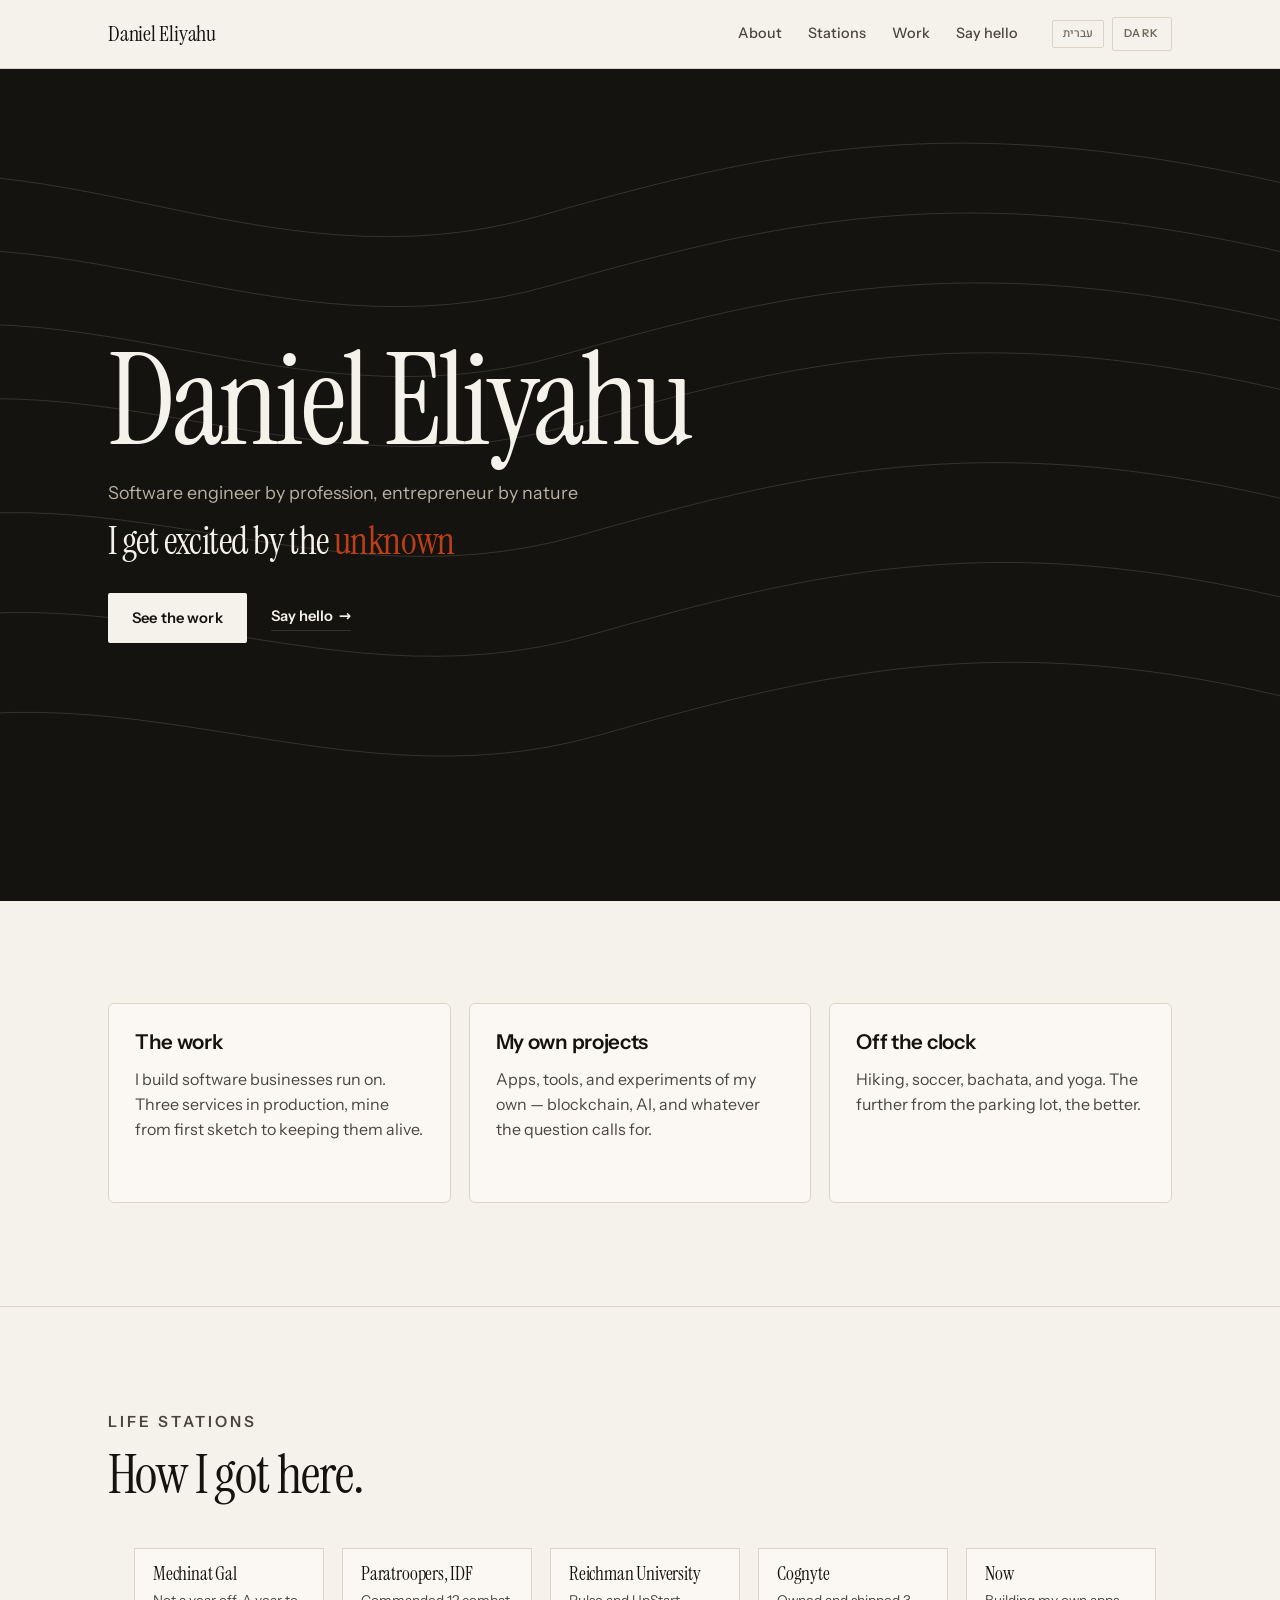
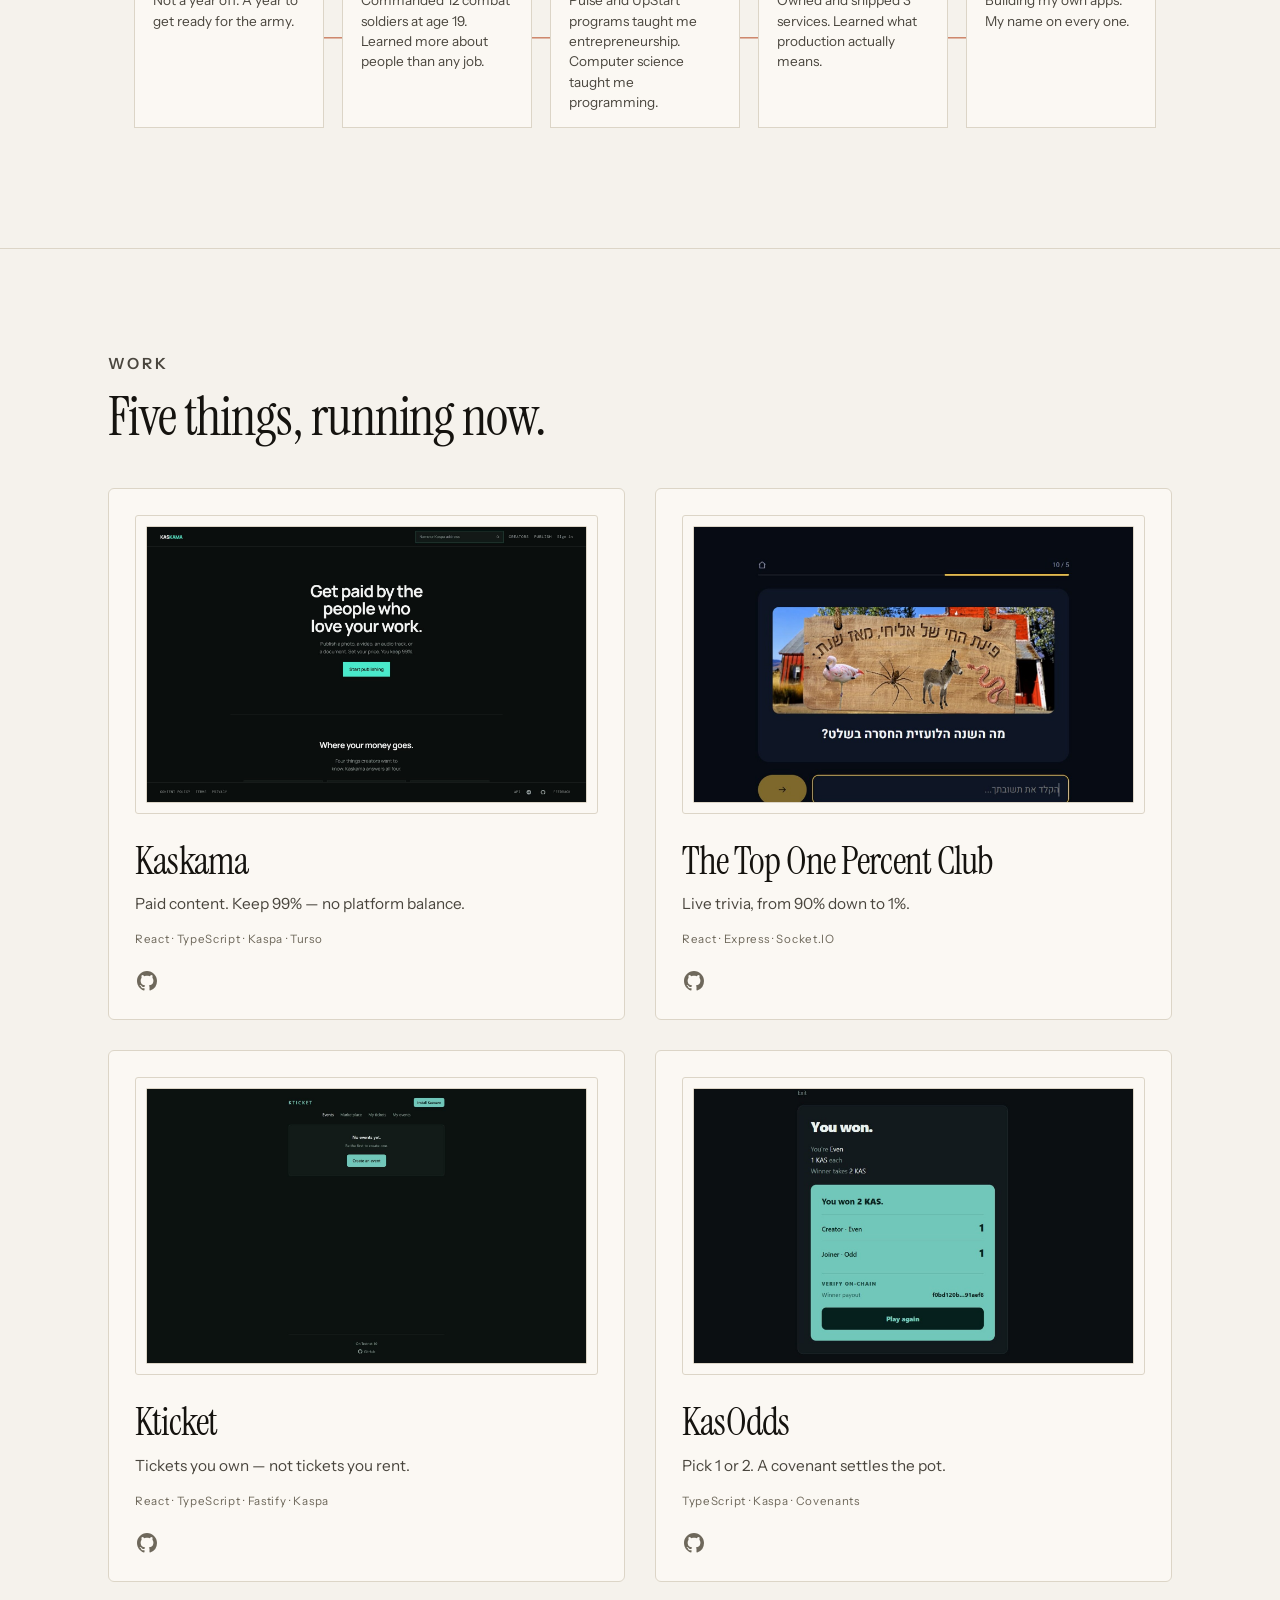
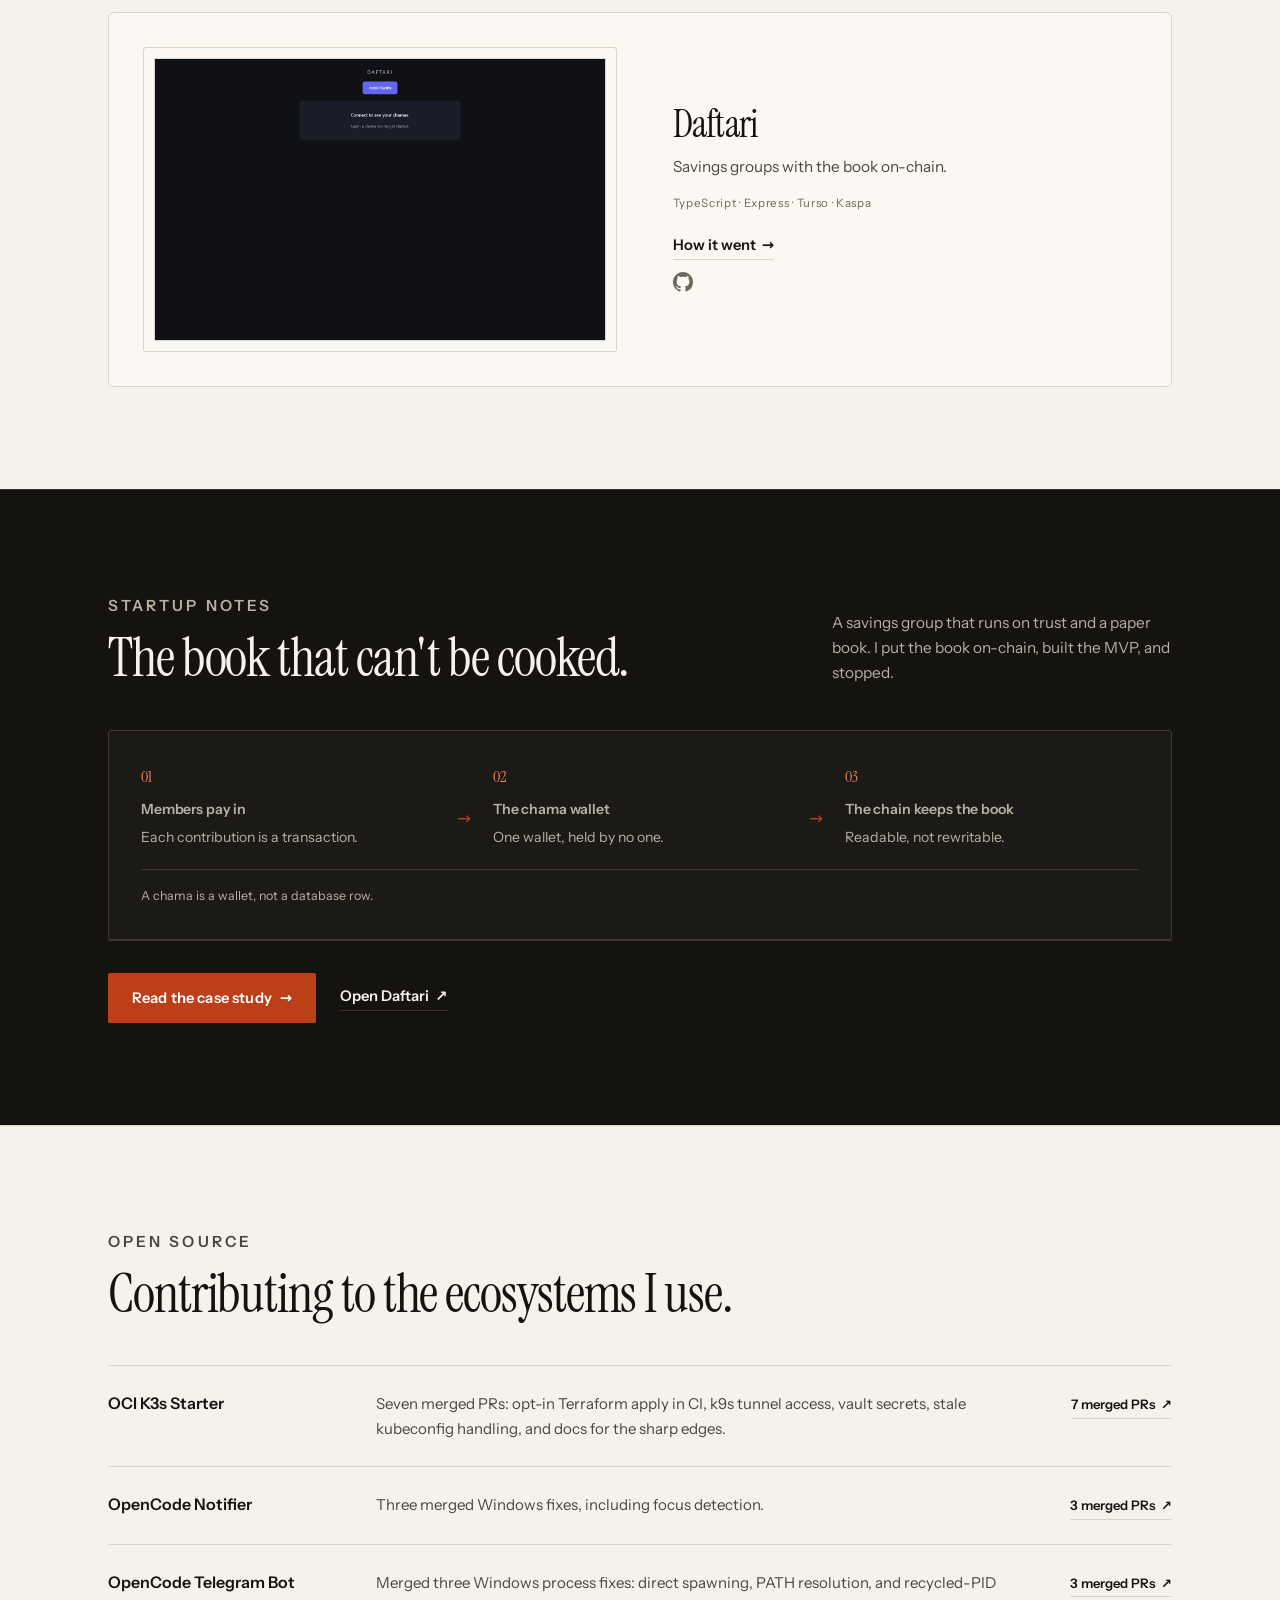
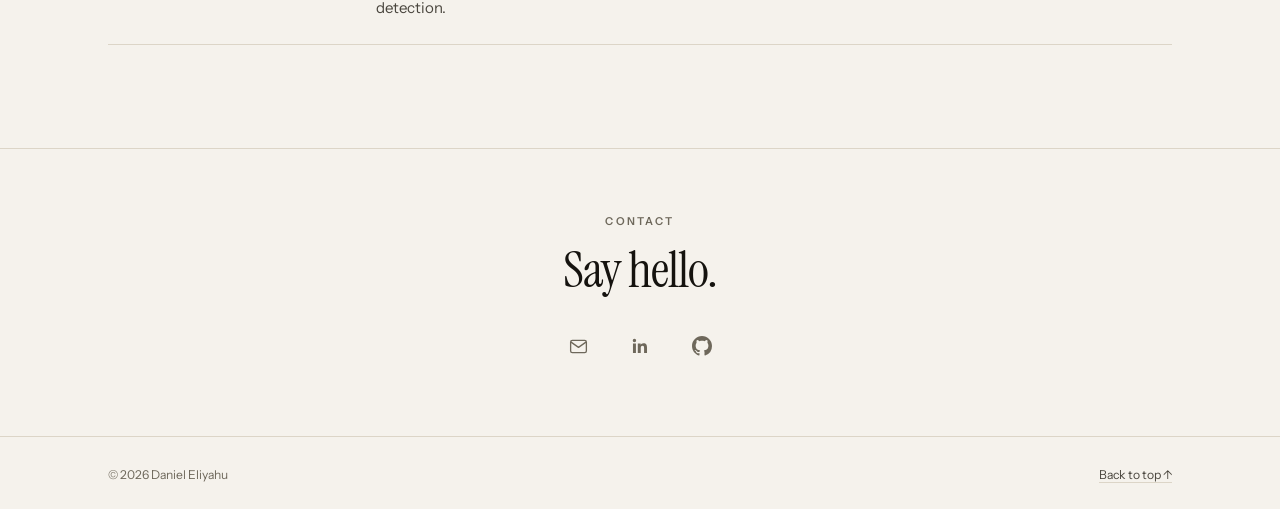
==== commit 2c1b07ca: "style: rebuild the contact section The closing block becomes a centred Contact / Say hello with thre" ====
--- a/index.html
+++ b/index.html
@@ -28,7 +28,7 @@
   <script>(function(){try{var t=localStorage.getItem('dani-theme');if(t!=='light'&&t!=='dark'){t=window.matchMedia('(prefers-color-scheme: dark)').matches?'dark':'light';}document.documentElement.dataset.theme=t;}catch(e){}})();</script>
   <link rel="preload" href="assets/fonts/instrumentserif-400.woff2" as="font" type="font/woff2" crossorigin />
   <link rel="preload" href="assets/fonts/instrumentsans-400.woff2" as="font" type="font/woff2" crossorigin />
-  <link rel="stylesheet" href="assets/css/style.css?v=20261021l" />
+  <link rel="stylesheet" href="assets/css/style.css?v=20261021w" />
   <script type="application/ld+json">
   {
     "@context": "https://schema.org",
@@ -166,9 +166,11 @@
       <div class="product-grid">
         <article class="product-card" data-reveal>
           <figure class="frame">
-            <img src="assets/img/apps/kaskama.jpg" width="1600" height="1000" alt="Kaskama landing page with the headline Get paid by the people who love your work." fetchpriority="high" decoding="async" />
-          </figure>
-          <h3><a href="https://kaskama.com/" target="_blank" rel="noopener noreferrer">Kaskama</a></h3>
+            <a class="frame-link" href="https://kaskama.com/" target="_blank" rel="noopener noreferrer" aria-label="Open Kaskama">
+              <img src="assets/img/apps/kaskama.jpg" width="1600" height="1000" alt="Kaskama landing page with the headline Get paid by the people who love your work." fetchpriority="high" decoding="async" />
+            </a>
+          </figure>
+          <h3>Kaskama</h3>
           <p>Paid content. Keep 99% — no platform balance.</p>
           <p class="stack"><span>React</span><span>TypeScript</span><span>Kaspa</span><span>Turso</span></p>
           <div class="app-links">
@@ -180,9 +182,11 @@
 
         <article class="product-card" data-reveal>
           <figure class="frame">
-            <img src="assets/img/apps/onepercent.jpg?v=20261020b" width="1600" height="1000" alt="A question from The Top One Percent Club: a Hebrew riddle asking which year is missing from a painted barn sign." loading="lazy" decoding="async" />
-          </figure>
-          <h3><a href="https://onepercent.danieliyahu.com/" target="_blank" rel="noopener noreferrer">The Top One Percent Club</a></h3>
+            <a class="frame-link" href="https://onepercent.danieliyahu.com/" target="_blank" rel="noopener noreferrer" aria-label="Open The Top One Percent Club">
+              <img src="assets/img/apps/onepercent.jpg?v=20261020b" width="1600" height="1000" alt="A question from The Top One Percent Club: a Hebrew riddle asking which year is missing from a painted barn sign." loading="lazy" decoding="async" />
+            </a>
+          </figure>
+          <h3>The Top One Percent Club</h3>
           <p>Live trivia, from 90% down to 1%.</p>
           <p class="stack"><span>React</span><span>Express</span><span>Socket.IO</span></p>
           <div class="app-links">
@@ -194,9 +198,11 @@
 
         <article class="product-card" data-reveal>
           <figure class="frame">
-            <img src="assets/img/apps/kticket.jpg" width="1600" height="1000" alt="Kticket events page in its empty state, with a Create an event button." loading="lazy" decoding="async" />
-          </figure>
-          <h3><a href="https://kticket.danieliyahu.com/" target="_blank" rel="noopener noreferrer">Kticket</a></h3>
+            <a class="frame-link" href="https://kticket.danieliyahu.com/" target="_blank" rel="noopener noreferrer" aria-label="Open Kticket">
+              <img src="assets/img/apps/kticket.jpg" width="1600" height="1000" alt="Kticket events page in its empty state, with a Create an event button." loading="lazy" decoding="async" />
+            </a>
+          </figure>
+          <h3>Kticket</h3>
           <p>Tickets you own — not tickets you rent.</p>
           <p class="stack"><span>React</span><span>TypeScript</span><span>Fastify</span><span>Kaspa</span></p>
           <div class="app-links">
@@ -208,9 +214,11 @@
 
         <article class="product-card" data-reveal>
           <figure class="frame">
-            <img src="assets/img/apps/kasodds.jpg" width="1600" height="1000" alt="KasOdds result screen from a live game: both players picked 1, an even total, and the Even side took the 2 KAS pot." loading="lazy" decoding="async" />
-          </figure>
-          <h3><a href="https://kasodds.com/" target="_blank" rel="noopener noreferrer">KasOdds</a></h3>
+            <a class="frame-link" href="https://kasodds.com/" target="_blank" rel="noopener noreferrer" aria-label="Open KasOdds">
+              <img src="assets/img/apps/kasodds.jpg" width="1600" height="1000" alt="KasOdds result screen from a live game: both players picked 1, an even total, and the Even side took the 2 KAS pot." loading="lazy" decoding="async" />
+            </a>
+          </figure>
+          <h3>KasOdds</h3>
           <p>Pick 1 or 2. A covenant settles the pot.</p>
           <p class="stack"><span>TypeScript</span><span>Kaspa</span><span>Covenants</span></p>
           <div class="app-links">
@@ -222,10 +230,12 @@
 
         <article class="product-card product-featured" data-reveal>
           <figure class="frame">
-            <img src="assets/img/apps/daftari.jpg" width="1600" height="1000" alt="Daftari connect screen asking the visitor to connect a wallet." loading="lazy" decoding="async" />
+            <a class="frame-link" href="https://daftari.danieliyahu.com/" target="_blank" rel="noopener noreferrer" aria-label="Open Daftari">
+              <img src="assets/img/apps/daftari.jpg" width="1600" height="1000" alt="Daftari connect screen asking the visitor to connect a wallet." loading="lazy" decoding="async" />
+            </a>
           </figure>
           <div>
-            <h3><a href="https://daftari.danieliyahu.com/" target="_blank" rel="noopener noreferrer">Daftari</a></h3>
+            <h3>Daftari</h3>
             <p>Savings groups with the book on-chain.</p>
             <p class="stack"><span>TypeScript</span><span>Express</span><span>Turso</span><span>Kaspa</span></p>
             <div class="app-links">
@@ -312,21 +322,20 @@
   <section class="section section-rule section--closing" id="contact">
     <div class="shell">
       <p class="eyebrow">Contact</p>
-      <h2 class="contact-title">Say hello.</h2>
-
-      <div class="reach" data-reveal>
-        <a href="mailto:danieliyahu1@gmail.com">
-          <span>Email</span>
-          <span class="arrow" aria-hidden="true">→</span>
-        </a>
-        <a href="https://www.linkedin.com/in/daniel-eliyahu-543a7017b/" target="_blank" rel="me noopener noreferrer">
-          <span>LinkedIn</span>
-          <span class="arrow" aria-hidden="true">→</span>
-        </a>
-        <a href="https://github.com/danieliyahu1" target="_blank" rel="me noopener noreferrer">
-          <span>GitHub</span>
-          <span class="arrow" aria-hidden="true">→</span>
-        </a>
+      <div class="contact-row" data-reveal>
+        <h2 class="contact-title">Say hello.</h2>
+
+        <div class="reach">
+          <a class="button button-ghost button-icon" href="mailto:danieliyahu1@gmail.com" aria-label="Email" title="Email">
+            <svg width="21" height="21" viewBox="0 0 24 24" fill="none" stroke="currentColor" stroke-width="1.5" stroke-linecap="round" stroke-linejoin="round" aria-hidden="true" focusable="false"><rect x="3" y="5" width="18" height="14" rx="2"/><path d="m3.5 7 8.5 6 8.5-6"/></svg>
+          </a>
+          <a class="button button-ghost button-icon" href="https://www.linkedin.com/in/daniel-eliyahu-543a7017b/" target="_blank" rel="me noopener noreferrer" aria-label="LinkedIn" title="LinkedIn">
+            <svg width="20" height="20" viewBox="0 0 24 24" aria-hidden="true" focusable="false"><path fill="currentColor" d="M20.45 20.45h-3.55v-5.57c0-1.33-.03-3.04-1.85-3.04-1.86 0-2.14 1.45-2.14 2.94v5.67H9.35V9h3.41v1.56h.05c.47-.9 1.63-1.85 3.36-1.85 3.59 0 4.25 2.36 4.25 5.43v6.31zM5.34 7.43a2.06 2.06 0 1 1 0-4.12 2.06 2.06 0 0 1 0 4.12zM7.12 20.45H3.56V9h3.56v11.45z"/></svg>
+          </a>
+          <a class="button button-ghost button-icon" href="https://github.com/danieliyahu1" target="_blank" rel="me noopener noreferrer" aria-label="GitHub" title="GitHub">
+            <svg width="20" height="20" viewBox="0 0 16 16" aria-hidden="true" focusable="false"><path fill="currentColor" d="M8 0C3.58 0 0 3.58 0 8c0 3.54 2.29 6.53 5.47 7.59.4.07.55-.17.55-.38 0-.19-.01-.82-.01-1.49-2.01.37-2.53-.49-2.69-.94-.09-.23-.48-.94-.82-1.13-.28-.15-.68-.52-.01-.53.63-.01 1.08.58 1.23.82.72 1.21 1.87.87 2.33.66.07-.52.28-.87.51-1.07-1.78-.2-3.64-.89-3.64-3.95 0-.87.31-1.59.82-2.15-.08-.2-.36-1.02.08-2.12 0 0 .67-.21 2.2.82.64-.18 1.32-.27 2-.27s1.36.09 2 .27c1.53-1.04 2.2-.82 2.2-.82.44 1.1.16 1.92.08 2.12.51.56.82 1.27.82 2.15 0 3.07-1.87 3.75-3.65 3.95.29.25.54.73.54 1.48 0 1.07-.01 1.93-.01 2.2 0 .21.15.46.55.38A8.01 8.01 0 0 0 16 8c0-4.42-3.58-8-8-8Z"/></svg>
+          </a>
+        </div>
       </div>
     </div>
   </section>
--- a/assets/css/style.css
+++ b/assets/css/style.css
@@ -101,7 +101,6 @@
   --poster-ink: #f5f2ec;
   --poster-muted: #b7b0a3;
   --poster-line: rgba(245, 242, 236, 0.14);
-  --closing-line: rgba(255, 255, 255, 0.28);
   --frame-mat: var(--surface);
   --frame-line: var(--line);
   --maxw: 1120px;
@@ -130,7 +129,6 @@
   --poster-ink: #f2eee6;
   --poster-muted: #a39b8d;
   --poster-line: rgba(242, 238, 230, 0.16);
-  --closing-line: rgba(23, 16, 12, 0.3);
   --frame-mat: #221e18;
   --frame-line: #3c362d;
   color-scheme: dark;
@@ -638,8 +636,54 @@
   transition: transform 0.5s cubic-bezier(0.16, 1, 0.3, 1);
 }
 
-.product-card:hover .frame img {
-  transform: scale(1.012);
+/* The screenshot is the link, so it carries the hover state. */
+.frame-link {
+  position: relative;
+  display: block;
+}
+
+.frame-link img {
+  display: block;
+}
+
+.frame-link::after {
+  content: "↗";
+  position: absolute;
+  top: 10px;
+  right: 10px;
+  display: grid;
+  place-items: center;
+  width: 30px;
+  height: 30px;
+  border-radius: 50%;
+  background: var(--paper);
+  color: var(--ink);
+  font-size: 0.9rem;
+  line-height: 1;
+  box-shadow: 0 4px 14px -6px rgba(21, 19, 15, 0.6);
+  opacity: 0;
+  transform: translateY(-4px);
+  transition: opacity 0.18s ease, transform 0.18s ease;
+}
+
+.frame-link:hover::after,
+.frame-link:focus-visible::after {
+  opacity: 1;
+  transform: none;
+}
+
+.product-card .frame {
+  transition: border-color 0.25s ease;
+}
+
+.product-card .frame:hover,
+.product-card .frame:focus-within {
+  border-color: var(--ember);
+}
+
+.frame-link:hover img,
+.frame-link:focus-visible img {
+  transform: scale(1.03);
 }
 
 .frame figcaption {
@@ -819,38 +863,27 @@
   color: var(--poster-bg);
 }
 
-/* Full-bleed closing */
+/* Closing */
 .section--closing {
-  background: var(--ember);
-  color: var(--ember-ink);
-  border-top-color: var(--ember);
-}
-
-.section--closing .eyebrow,
-.section--closing .contact-lede,
-.section--closing .connect-ask,
-.section--closing .connect-note {
-  color: var(--ember-ink);
-}
-
-.section--closing .contact-title {
-  color: var(--ember-ink);
-}
-
-.section--closing .connect-grid,
-.section--closing .reach,
-.section--closing .reach a {
-  border-color: var(--closing-line);
-}
-
-.section--closing .reach a .arrow {
-  color: var(--ember-ink);
-  opacity: 0.7;
-}
-
-.section--closing .reach a:hover .arrow {
-  color: var(--ember-ink);
-  opacity: 1;
+  padding: clamp(40px, 5vw, 64px) 0;
+}
+
+.section--closing .eyebrow {
+  margin: 0 0 12px;
+  text-align: center;
+}
+
+.contact-row {
+  display: flex;
+  flex-direction: column;
+  align-items: center;
+  text-align: center;
+  gap: clamp(16px, 2.4vw, 24px);
+}
+
+.section--closing .button-ghost:hover {
+  border-color: var(--ember);
+  color: var(--ember);
 }
 
 .section-head {
@@ -1595,13 +1628,12 @@
 }
 
 .contact-title {
-  max-width: 15ch;
-  margin: 14px 0 clamp(28px, 4vw, 40px);
+  margin: 0;
   font-family: var(--serif);
   font-weight: 400;
-  font-size: clamp(2.8rem, 6vw, 4.8rem);
-  line-height: 0.98;
-  letter-spacing: -0.025em;
+  font-size: clamp(2.2rem, 4.2vw, 3.2rem);
+  line-height: 1.05;
+  letter-spacing: -0.02em;
 }
 
 .contact-lede {
@@ -1621,33 +1653,24 @@
 }
 
 .reach {
-  max-width: 760px;
-  border-top: 1px solid var(--line);
-}
-
-.reach a {
   display: flex;
-  align-items: baseline;
-  justify-content: space-between;
-  gap: 20px;
-  padding: 20px 2px;
-  border-bottom: 1px solid var(--line);
-}
-
-.reach a span:first-child {
-  font-family: var(--serif);
-  font-size: clamp(1.5rem, 2.8vw, 2rem);
-  line-height: 1;
-}
-
-.reach a .arrow {
-  color: var(--muted);
-  transition: color 0.18s ease, transform 0.18s ease;
-}
-
-.reach a:hover .arrow {
+  flex-wrap: wrap;
+  justify-content: center;
+  gap: 10px;
+}
+
+.reach .button-icon {
+  width: 52px;
+  min-width: 52px;
+  height: 52px;
+  padding: 0;
+  border: 0;
+  background: none;
+  color: var(--muted);
+}
+
+.reach .button-icon:hover {
   color: var(--ember);
-  transform: translateX(3px);
 }
 
 .connect-side h2 {
@@ -2047,7 +2070,6 @@
 
   .button,
   .link .arrow,
-  .reach a .arrow,
   .about-tile {
     transition: none;
   }
@@ -2314,7 +2336,6 @@
 html[lang="he"] .path-lead,
 html[lang="he"] .contact-title,
 html[lang="he"] .connect-ask,
-html[lang="he"] .reach a span:first-child,
 html[lang="he"] .proof strong {
   font-family: "Frank Ruhl Libre", "Instrument Serif", Georgia, serif;
   letter-spacing: 0;
@@ -2326,8 +2347,8 @@
 }
 
 html[lang="he"] .contact-title {
-  font-size: clamp(2.4rem, 5vw, 4rem);
-  line-height: 1.08;
+  font-size: clamp(2rem, 4vw, 3rem);
+  line-height: 1.1;
 }
 
 html[lang="he"] .path-lead {
@@ -2407,8 +2428,7 @@
   right: 16px;
 }
 
-html[dir="rtl"] .link:hover .arrow,
-html[dir="rtl"] .reach a:hover .arrow {
+html[dir="rtl"] .link:hover .arrow {
   transform: translateX(-3px);
 }
 
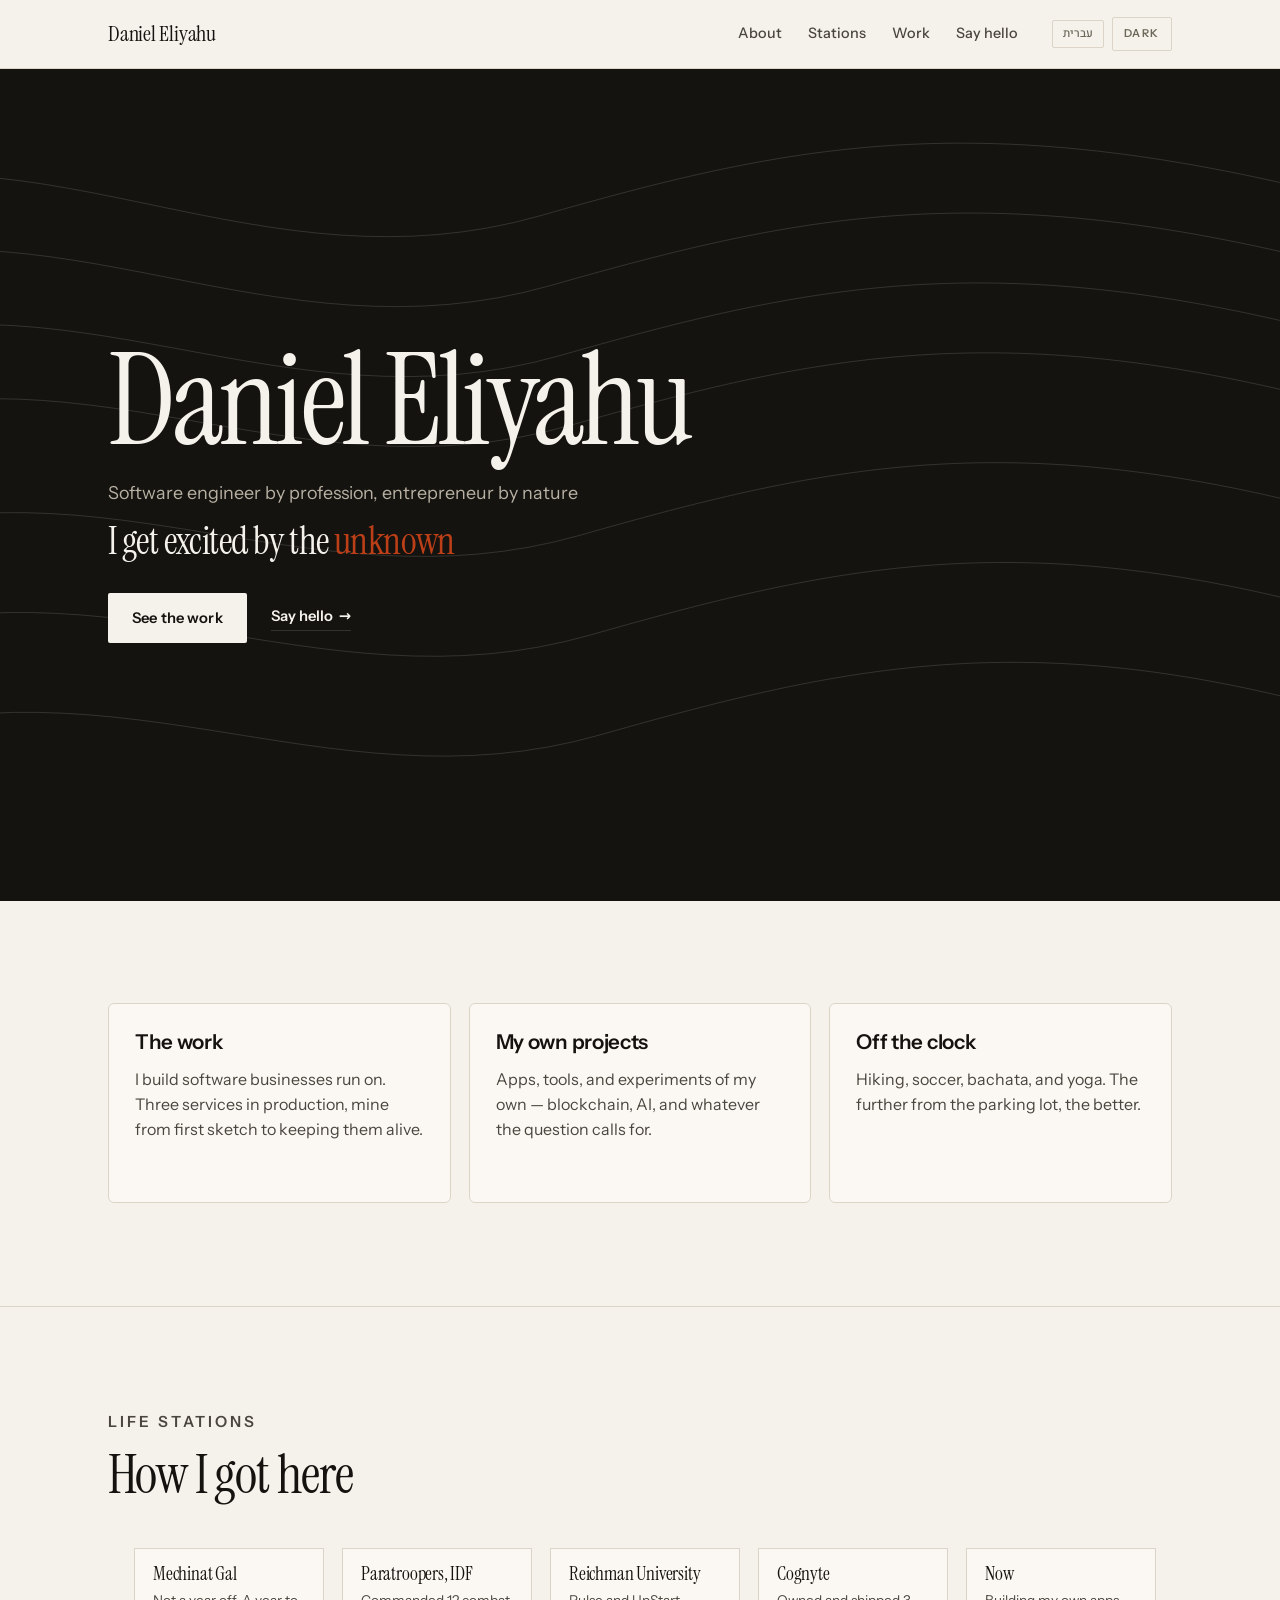
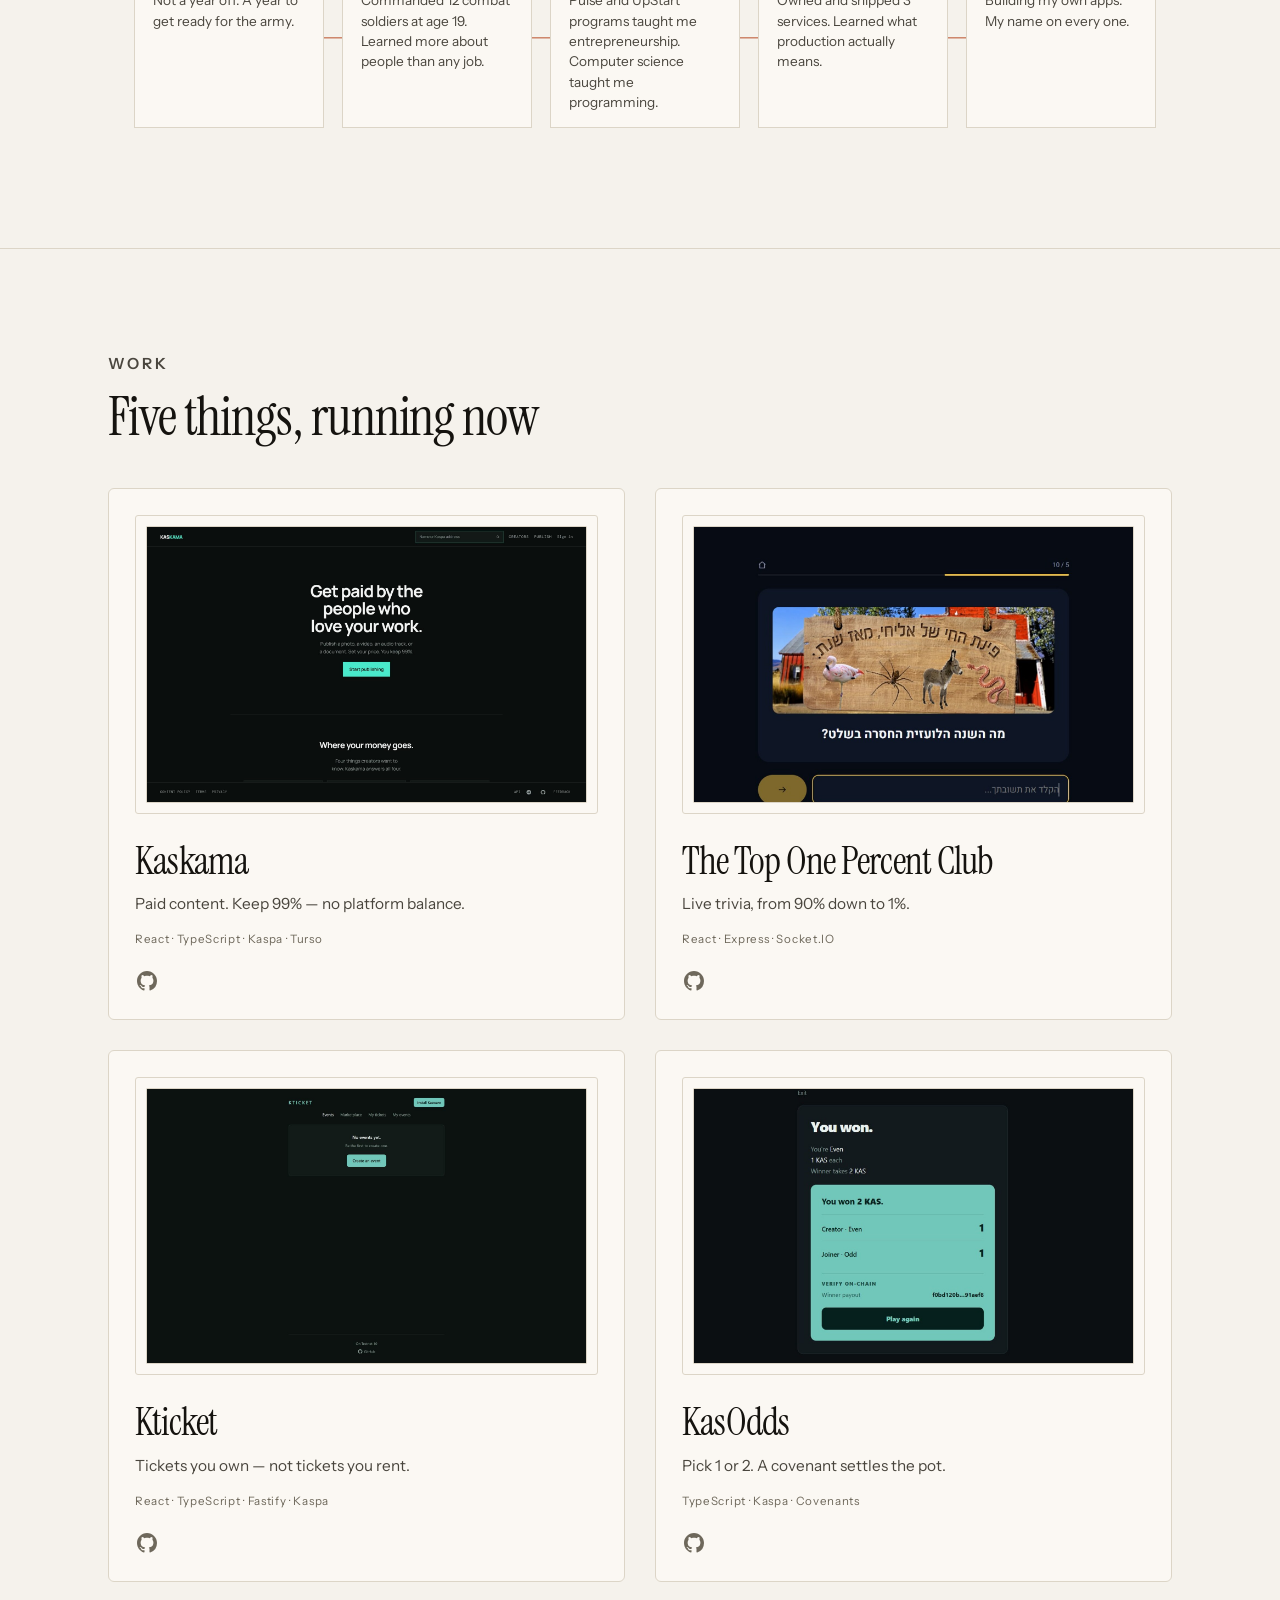
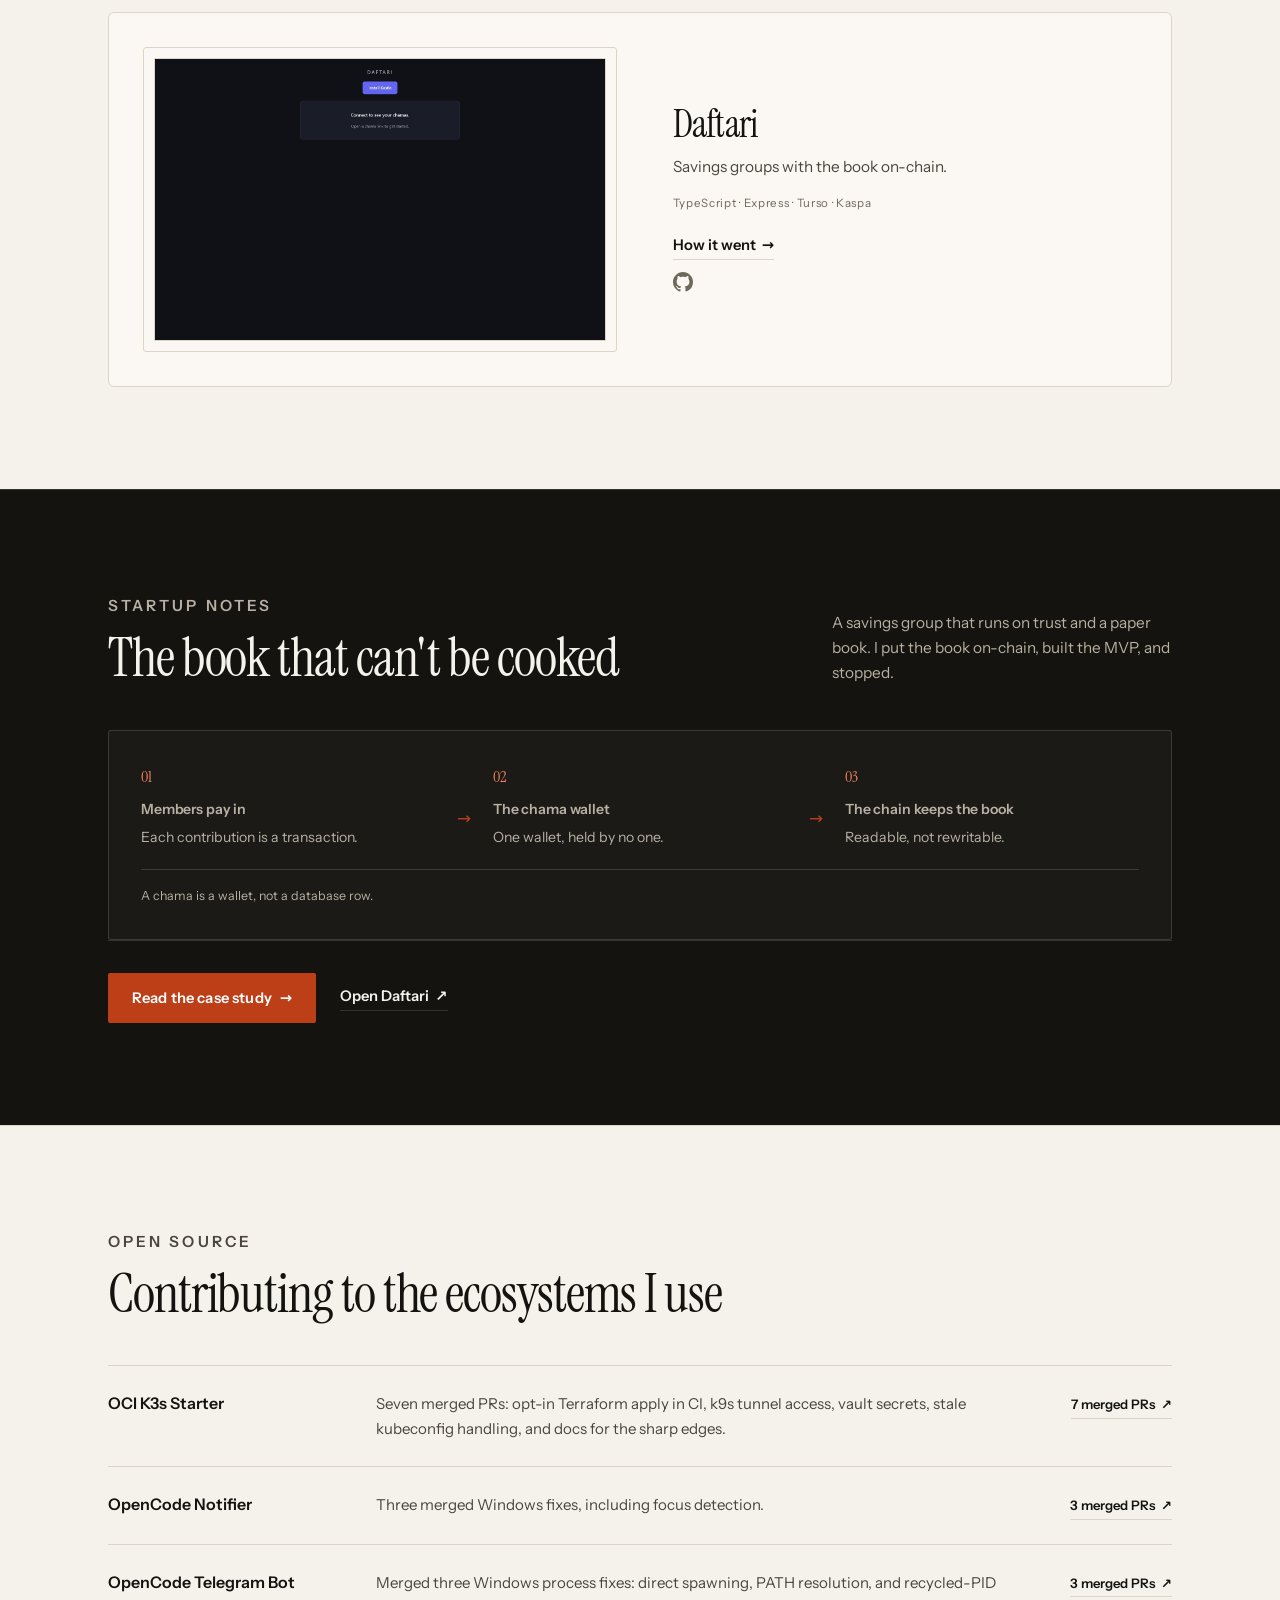
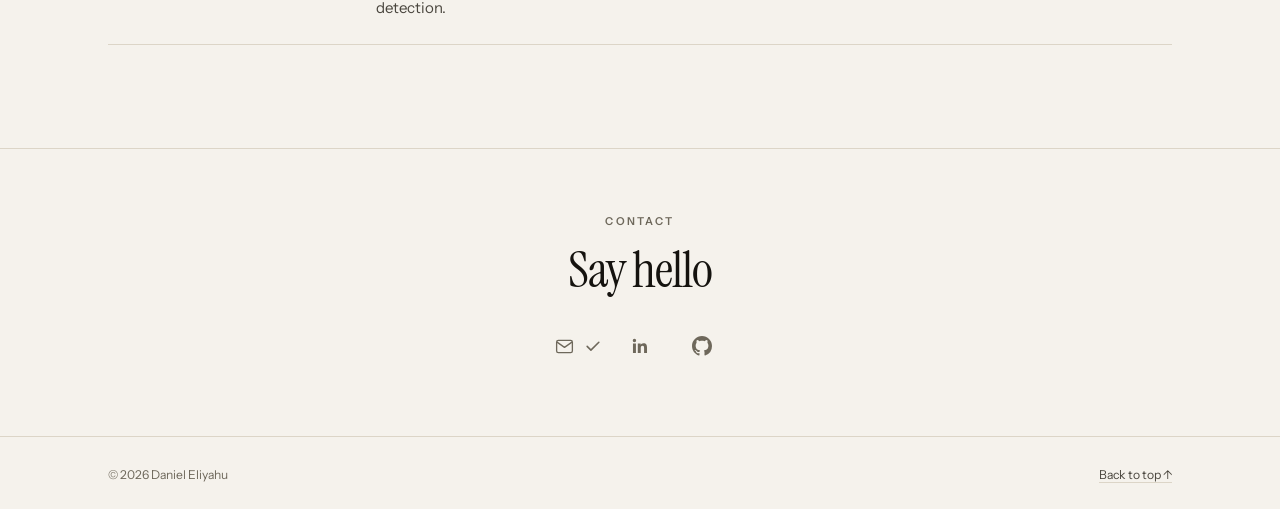
==== commit 8b31dd4b: "content: drop the full stop from headlines Headlines and the 404 browser title no longer end in a pe" ====
--- a/index.html
+++ b/index.html
@@ -122,7 +122,7 @@
       <div class="section-head">
         <div>
           <p class="eyebrow">Life stations</p>
-          <h2>How I got here.</h2>
+          <h2>How I got here</h2>
         </div>
       </div>
 
@@ -159,7 +159,7 @@
       <div class="section-head">
         <div>
           <p class="eyebrow">Work</p>
-          <h2>Five things, running now.</h2>
+          <h2>Five things, running now</h2>
         </div>
       </div>
 
@@ -255,7 +255,7 @@
       <div class="section-head">
         <div>
           <p class="eyebrow">Startup notes</p>
-          <h2>The book that can't be cooked.</h2>
+          <h2>The book that can't be cooked</h2>
         </div>
         <p>A savings group that runs on trust and a paper book. I put the book on-chain, built the MVP, and stopped.</p>
       </div>
@@ -295,7 +295,7 @@
       <div class="section-head">
         <div>
           <p class="eyebrow">Open source</p>
-          <h2>Contributing to the ecosystems I use.</h2>
+          <h2>Contributing to the ecosystems I use</h2>
         </div>
       </div>
 
@@ -323,15 +323,17 @@
     <div class="shell">
       <p class="eyebrow">Contact</p>
       <div class="contact-row" data-reveal>
-        <h2 class="contact-title">Say hello.</h2>
+        <h2 class="contact-title">Say hello</h2>
 
         <div class="reach">
-          <a class="button button-ghost button-icon" href="mailto:danieliyahu1@gmail.com" aria-label="Email" title="Email">
-            <svg width="21" height="21" viewBox="0 0 24 24" fill="none" stroke="currentColor" stroke-width="1.5" stroke-linecap="round" stroke-linejoin="round" aria-hidden="true" focusable="false"><rect x="3" y="5" width="18" height="14" rx="2"/><path d="m3.5 7 8.5 6 8.5-6"/></svg>
-          </a>
+          <button class="button button-ghost button-icon" type="button" data-copy-email="danieliyahu1@gmail.com" data-label-copied="Email copied" data-label-failed="Could not copy" aria-label="Copy email address" title="Copy email address">
+            <svg class="icon-mail" width="21" height="21" viewBox="0 0 24 24" fill="none" stroke="currentColor" stroke-width="1.5" stroke-linecap="round" stroke-linejoin="round" aria-hidden="true" focusable="false"><rect x="3" y="5" width="18" height="14" rx="2"/><path d="m3.5 7 8.5 6 8.5-6"/></svg>
+            <svg class="icon-check" width="20" height="20" viewBox="0 0 24 24" fill="none" stroke="currentColor" stroke-width="1.9" stroke-linecap="round" stroke-linejoin="round" aria-hidden="true" focusable="false"><path d="m5 12.5 4.5 4.5L19 7.5"/></svg>
+          </button>
           <a class="button button-ghost button-icon" href="https://www.linkedin.com/in/daniel-eliyahu-543a7017b/" target="_blank" rel="me noopener noreferrer" aria-label="LinkedIn" title="LinkedIn">
             <svg width="20" height="20" viewBox="0 0 24 24" aria-hidden="true" focusable="false"><path fill="currentColor" d="M20.45 20.45h-3.55v-5.57c0-1.33-.03-3.04-1.85-3.04-1.86 0-2.14 1.45-2.14 2.94v5.67H9.35V9h3.41v1.56h.05c.47-.9 1.63-1.85 3.36-1.85 3.59 0 4.25 2.36 4.25 5.43v6.31zM5.34 7.43a2.06 2.06 0 1 1 0-4.12 2.06 2.06 0 0 1 0 4.12zM7.12 20.45H3.56V9h3.56v11.45z"/></svg>
           </a>
+          <p class="copy-status visually-hidden" role="status" aria-live="polite"></p>
           <a class="button button-ghost button-icon" href="https://github.com/danieliyahu1" target="_blank" rel="me noopener noreferrer" aria-label="GitHub" title="GitHub">
             <svg width="20" height="20" viewBox="0 0 16 16" aria-hidden="true" focusable="false"><path fill="currentColor" d="M8 0C3.58 0 0 3.58 0 8c0 3.54 2.29 6.53 5.47 7.59.4.07.55-.17.55-.38 0-.19-.01-.82-.01-1.49-2.01.37-2.53-.49-2.69-.94-.09-.23-.48-.94-.82-1.13-.28-.15-.68-.52-.01-.53.63-.01 1.08.58 1.23.82.72 1.21 1.87.87 2.33.66.07-.52.28-.87.51-1.07-1.78-.2-3.64-.89-3.64-3.95 0-.87.31-1.59.82-2.15-.08-.2-.36-1.02.08-2.12 0 0 .67-.21 2.2.82.64-.18 1.32-.27 2-.27s1.36.09 2 .27c1.53-1.04 2.2-.82 2.2-.82.44 1.1.16 1.92.08 2.12.51.56.82 1.27.82 2.15 0 3.07-1.87 3.75-3.65 3.95.29.25.54.73.54 1.48 0 1.07-.01 1.93-.01 2.2 0 .21.15.46.55.38A8.01 8.01 0 0 0 16 8c0-4.42-3.58-8-8-8Z"/></svg>
           </a>
@@ -350,7 +352,7 @@
   </div>
 </footer>
 
-<script src="assets/js/main.js?v=20261021a" defer></script>
+<script src="assets/js/main.js?v=20261021b" defer></script>
 </body>
 </html>
 
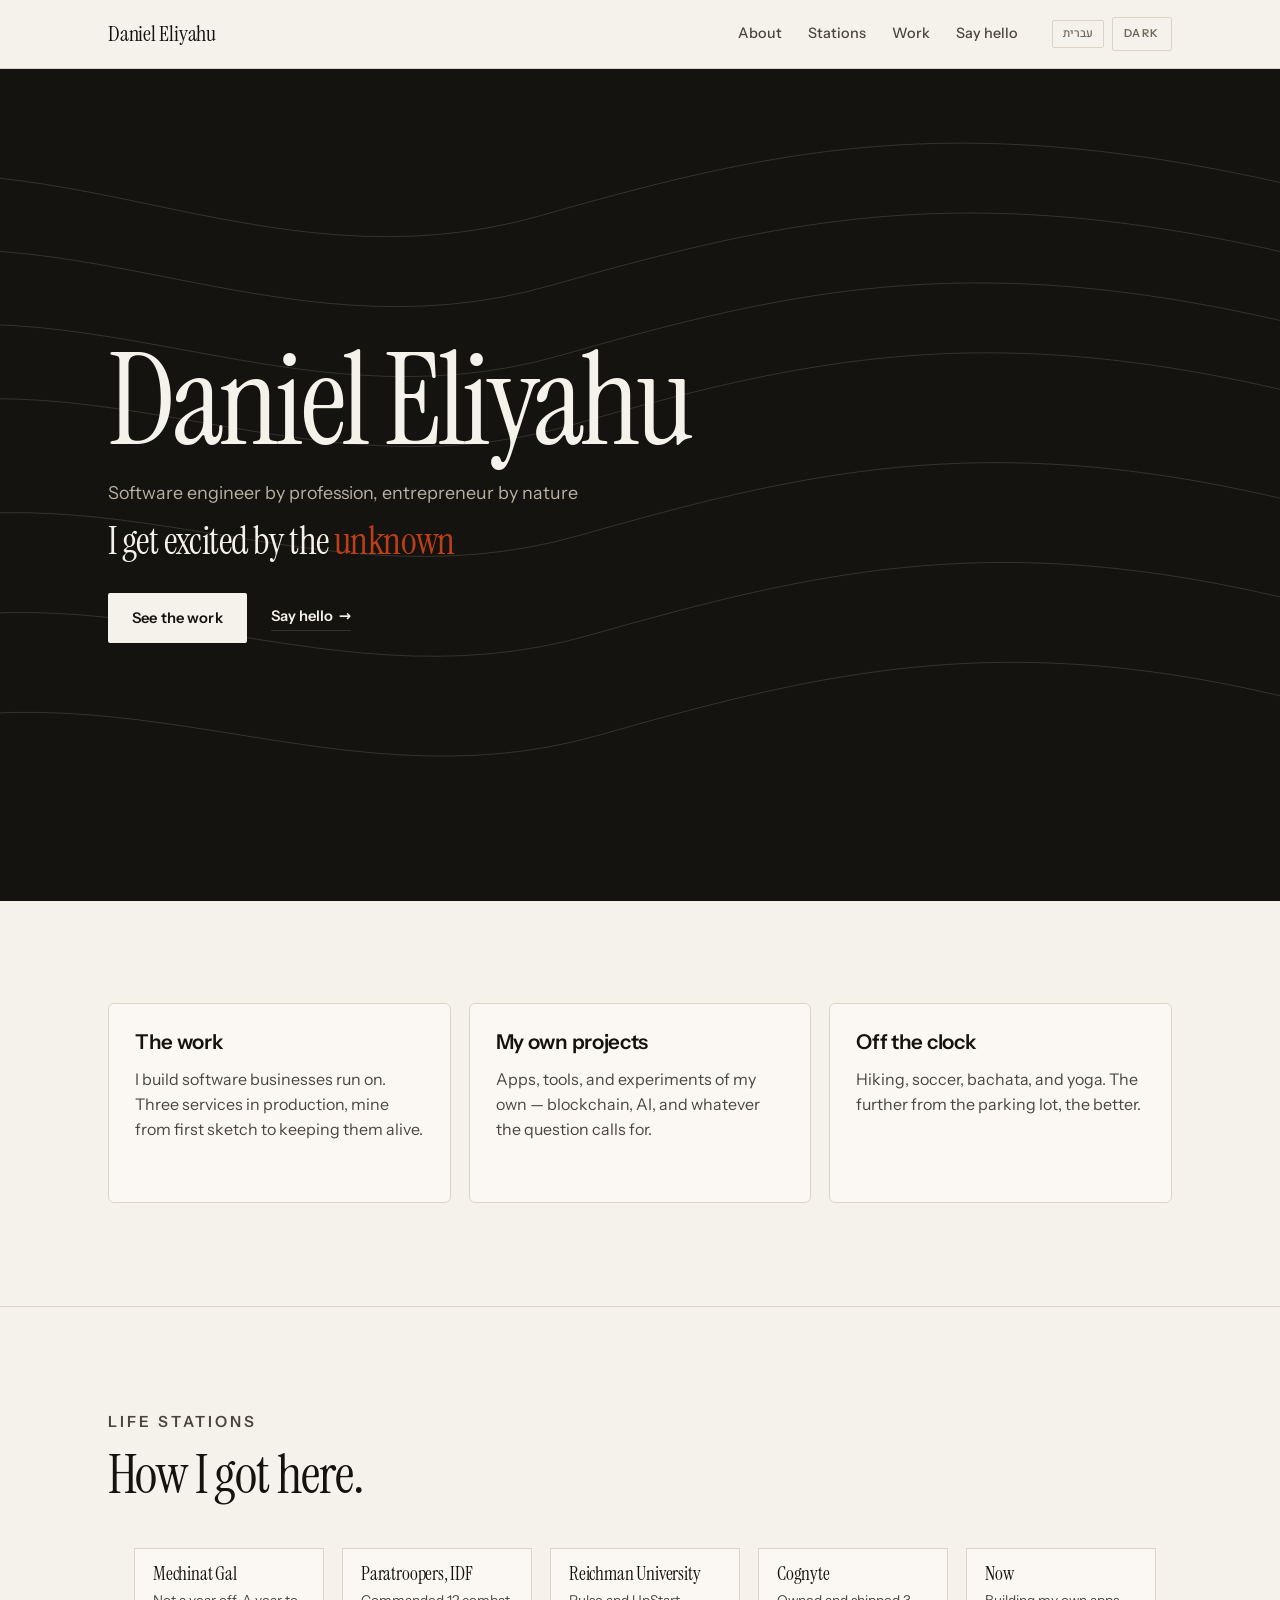
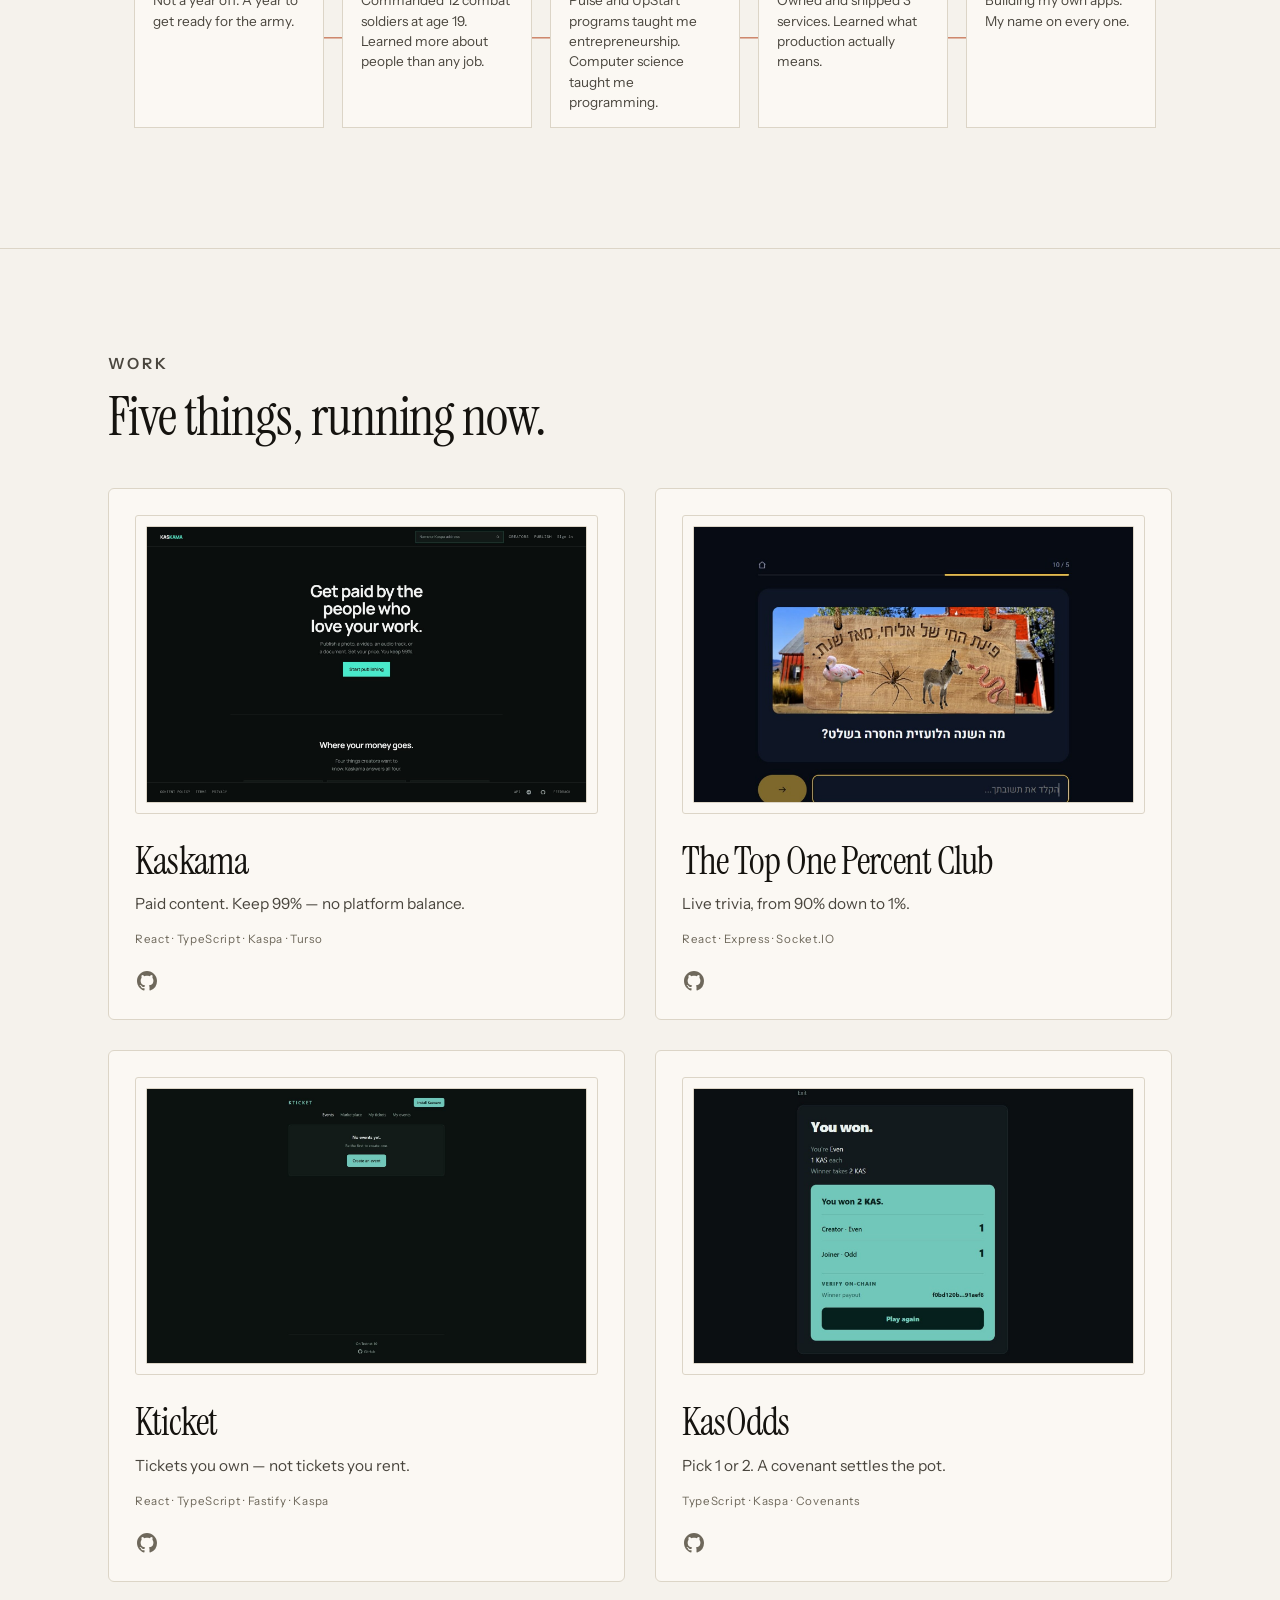
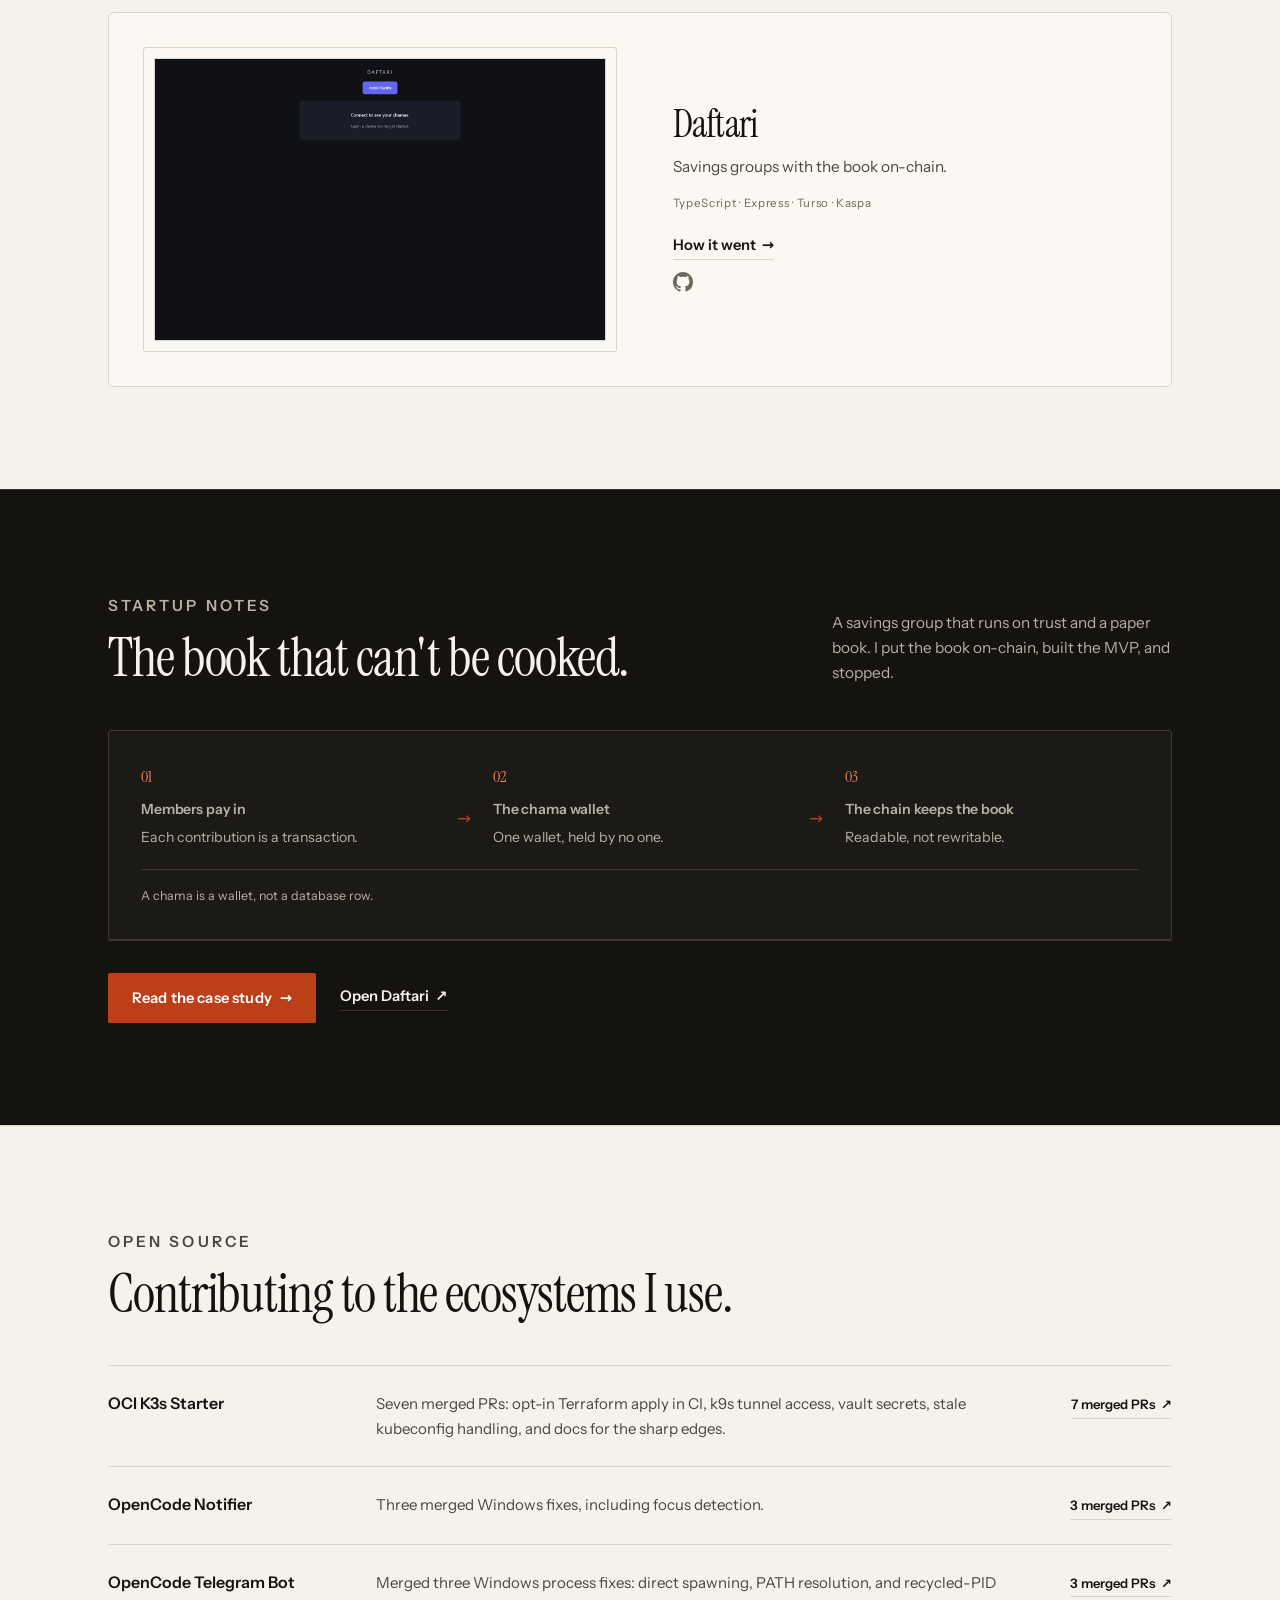
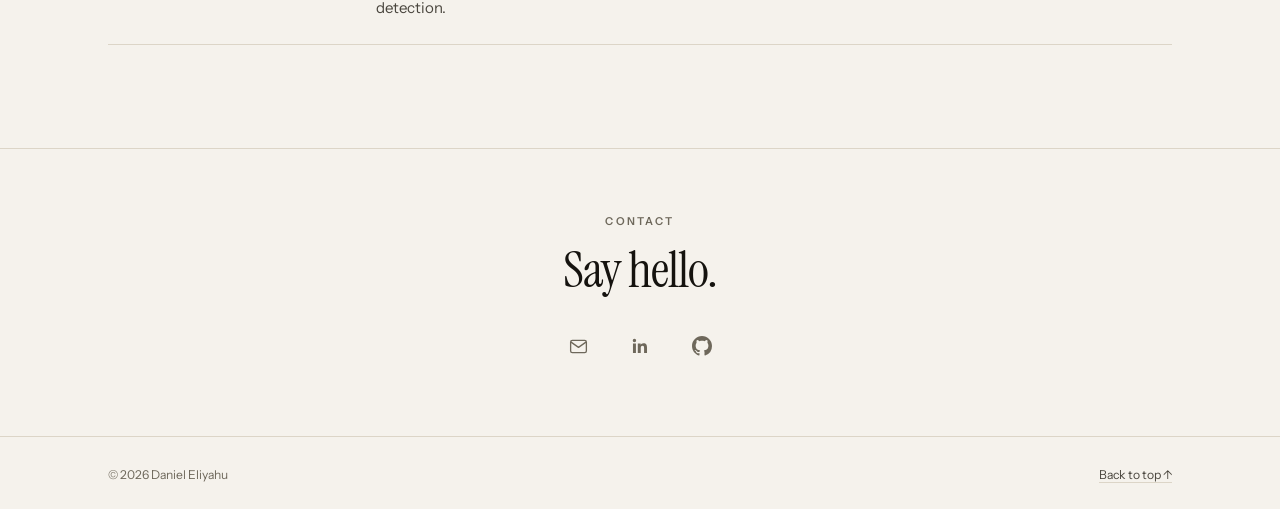
==== commit b70b996c: "feat: copy the email address from the contact icon Clicking the envelope copies danieliyahu1@gmail.c" ====
--- a/index.html
+++ b/index.html
@@ -122,7 +122,7 @@
       <div class="section-head">
         <div>
           <p class="eyebrow">Life stations</p>
-          <h2>How I got here</h2>
+          <h2>How I got here.</h2>
         </div>
       </div>
 
@@ -159,7 +159,7 @@
       <div class="section-head">
         <div>
           <p class="eyebrow">Work</p>
-          <h2>Five things, running now</h2>
+          <h2>Five things, running now.</h2>
         </div>
       </div>
 
@@ -255,7 +255,7 @@
       <div class="section-head">
         <div>
           <p class="eyebrow">Startup notes</p>
-          <h2>The book that can't be cooked</h2>
+          <h2>The book that can't be cooked.</h2>
         </div>
         <p>A savings group that runs on trust and a paper book. I put the book on-chain, built the MVP, and stopped.</p>
       </div>
@@ -295,7 +295,7 @@
       <div class="section-head">
         <div>
           <p class="eyebrow">Open source</p>
-          <h2>Contributing to the ecosystems I use</h2>
+          <h2>Contributing to the ecosystems I use.</h2>
         </div>
       </div>
 
@@ -323,7 +323,7 @@
     <div class="shell">
       <p class="eyebrow">Contact</p>
       <div class="contact-row" data-reveal>
-        <h2 class="contact-title">Say hello</h2>
+        <h2 class="contact-title">Say hello.</h2>
 
         <div class="reach">
           <button class="button button-ghost button-icon" type="button" data-copy-email="danieliyahu1@gmail.com" data-label-copied="Email copied" data-label-failed="Could not copy" aria-label="Copy email address" title="Copy email address">
--- a/assets/css/style.css
+++ b/assets/css/style.css
@@ -1673,6 +1673,23 @@
   color: var(--ember);
 }
 
+.reach .button-icon .icon-check {
+  display: none;
+}
+
+.reach .button-icon.is-copied .icon-mail {
+  display: none;
+}
+
+.reach .button-icon.is-copied .icon-check {
+  display: block;
+}
+
+.reach .button-icon.is-copied {
+  border-color: var(--ember);
+  color: var(--ember);
+}
+
 .connect-side h2 {
   margin-bottom: 12px;
   font-size: 0.66rem;
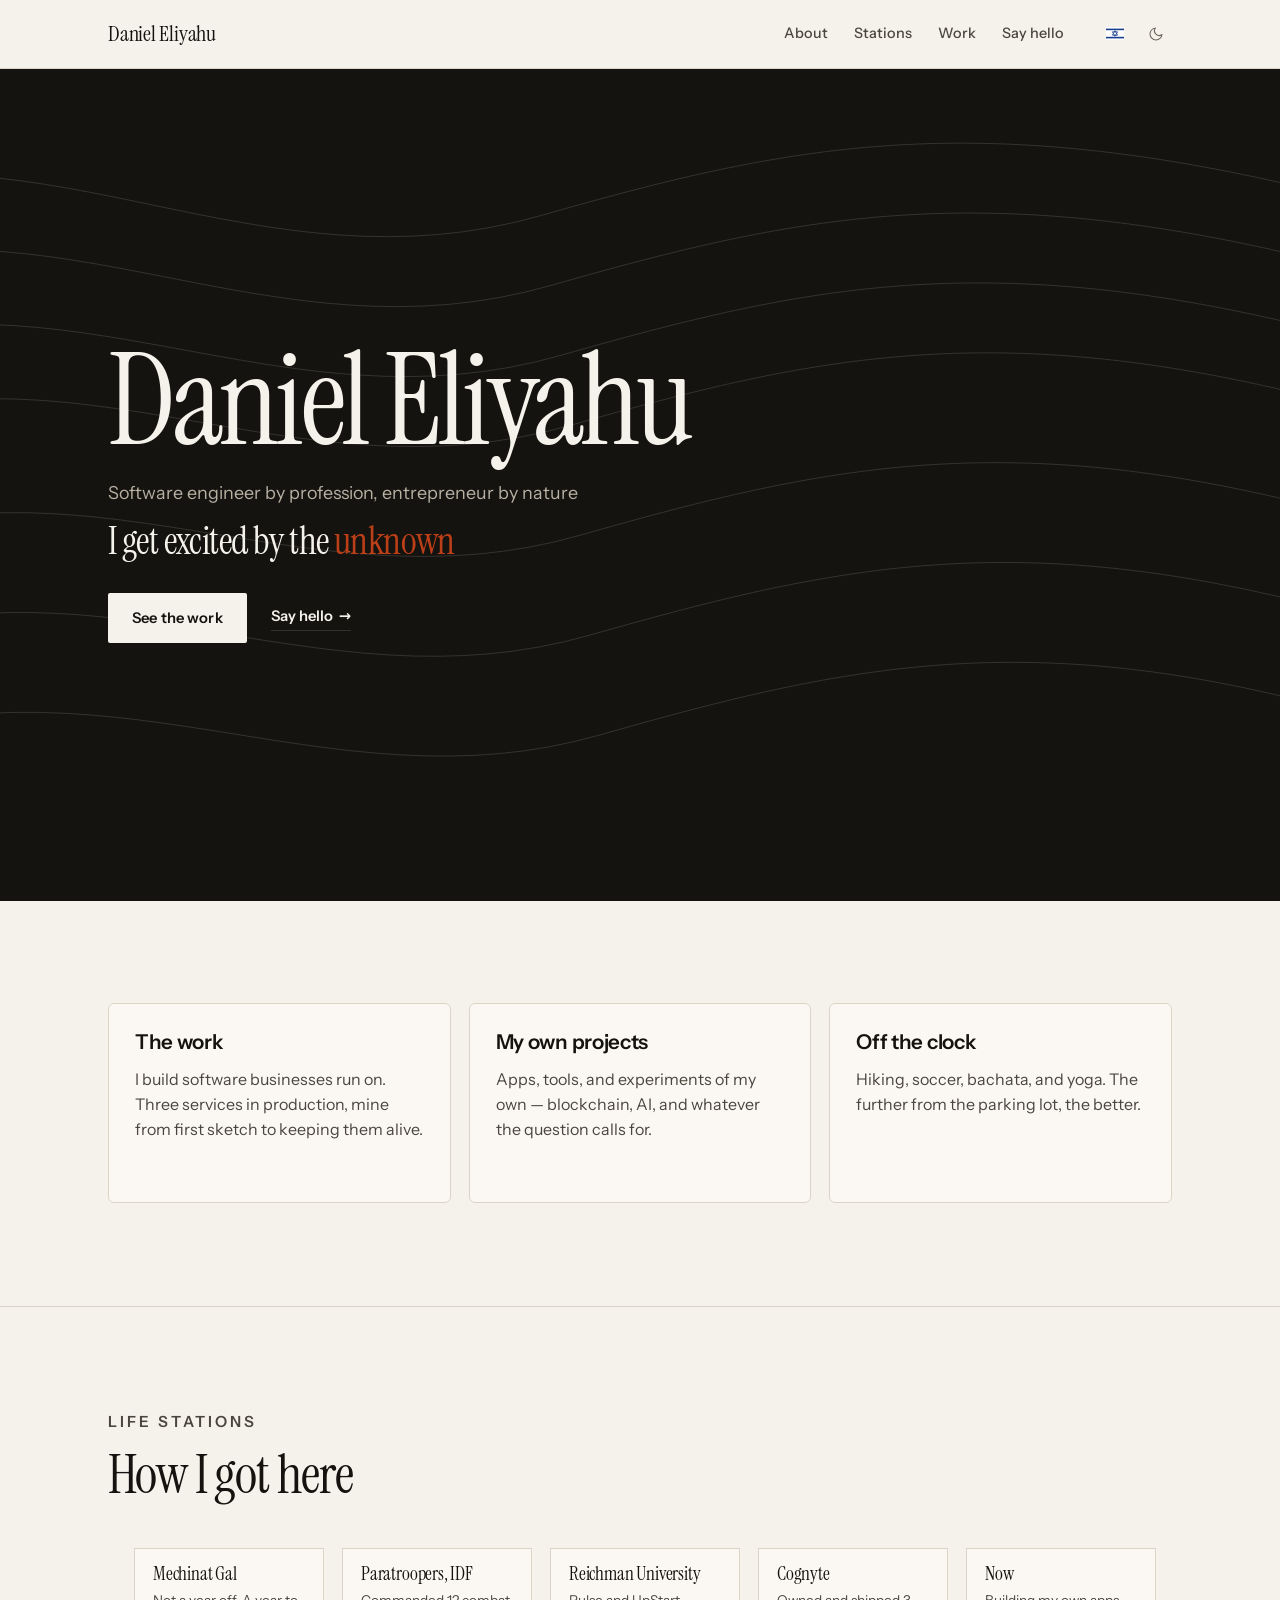
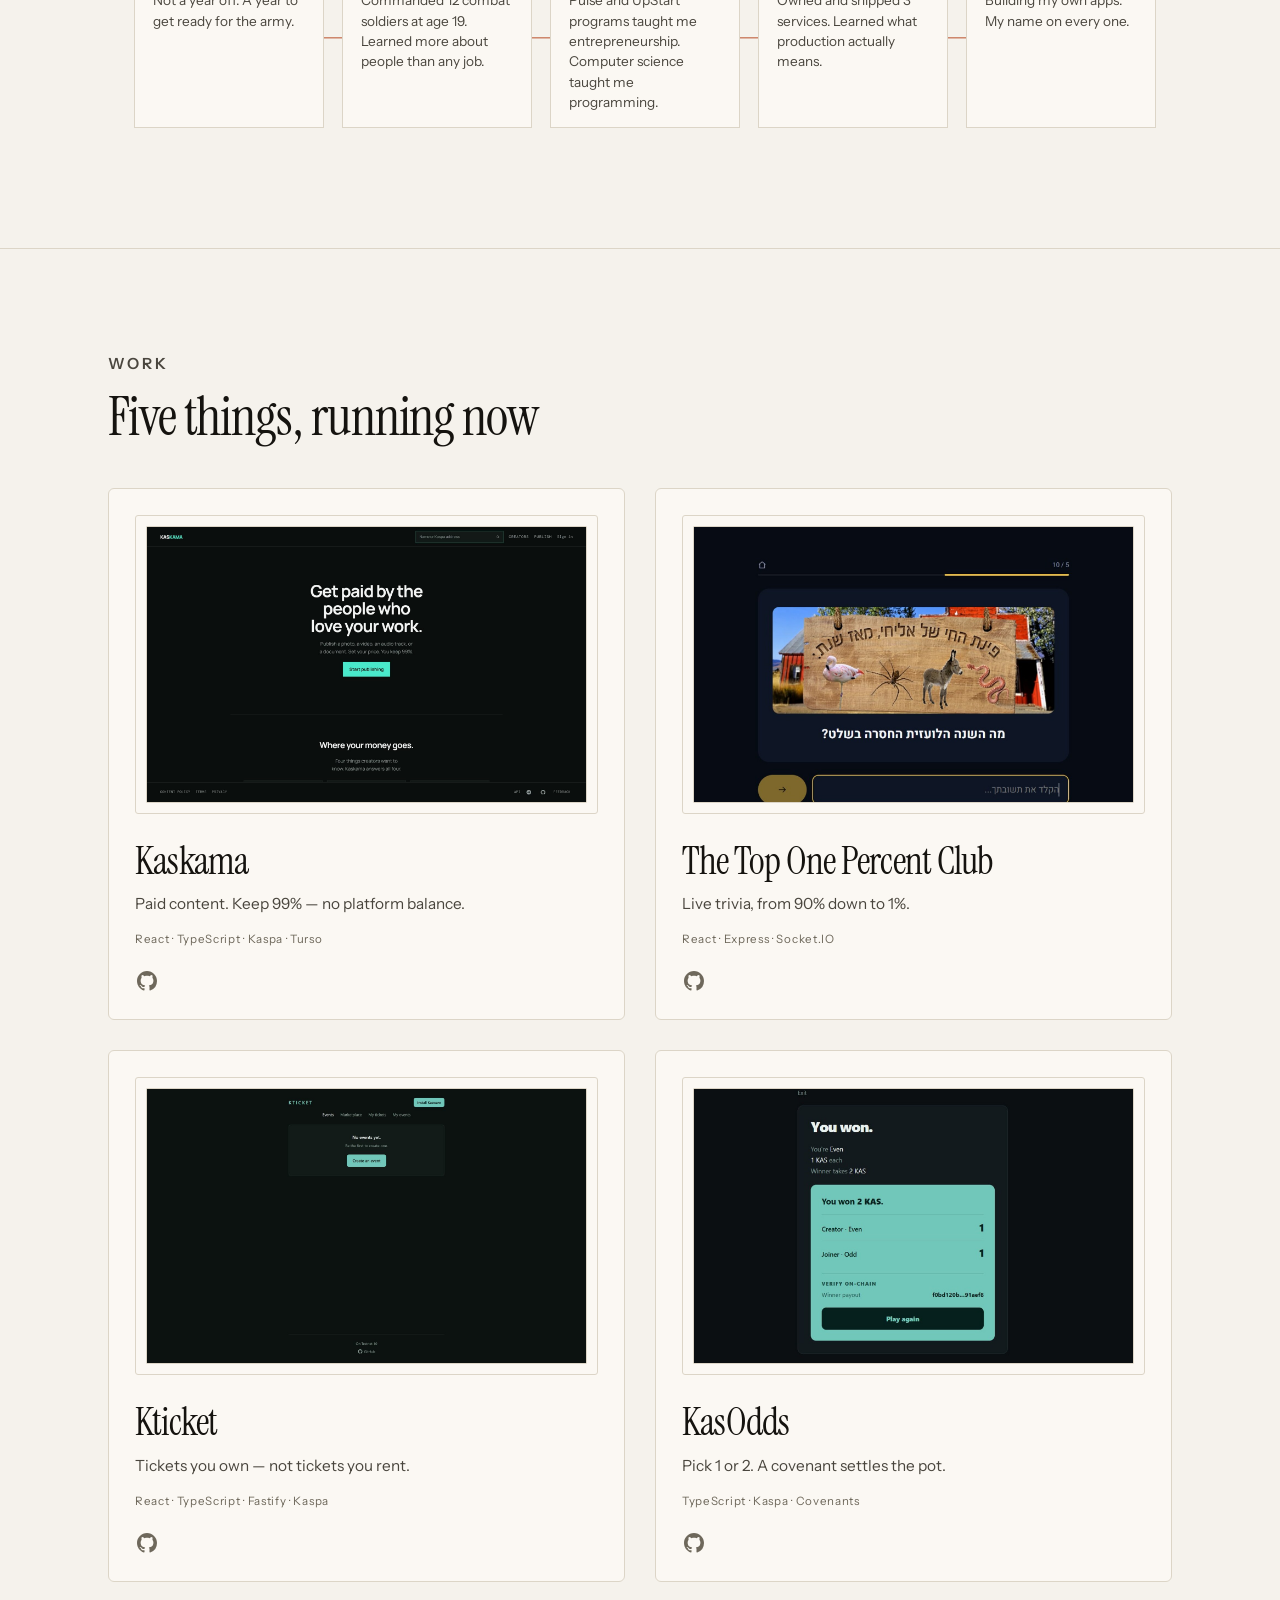
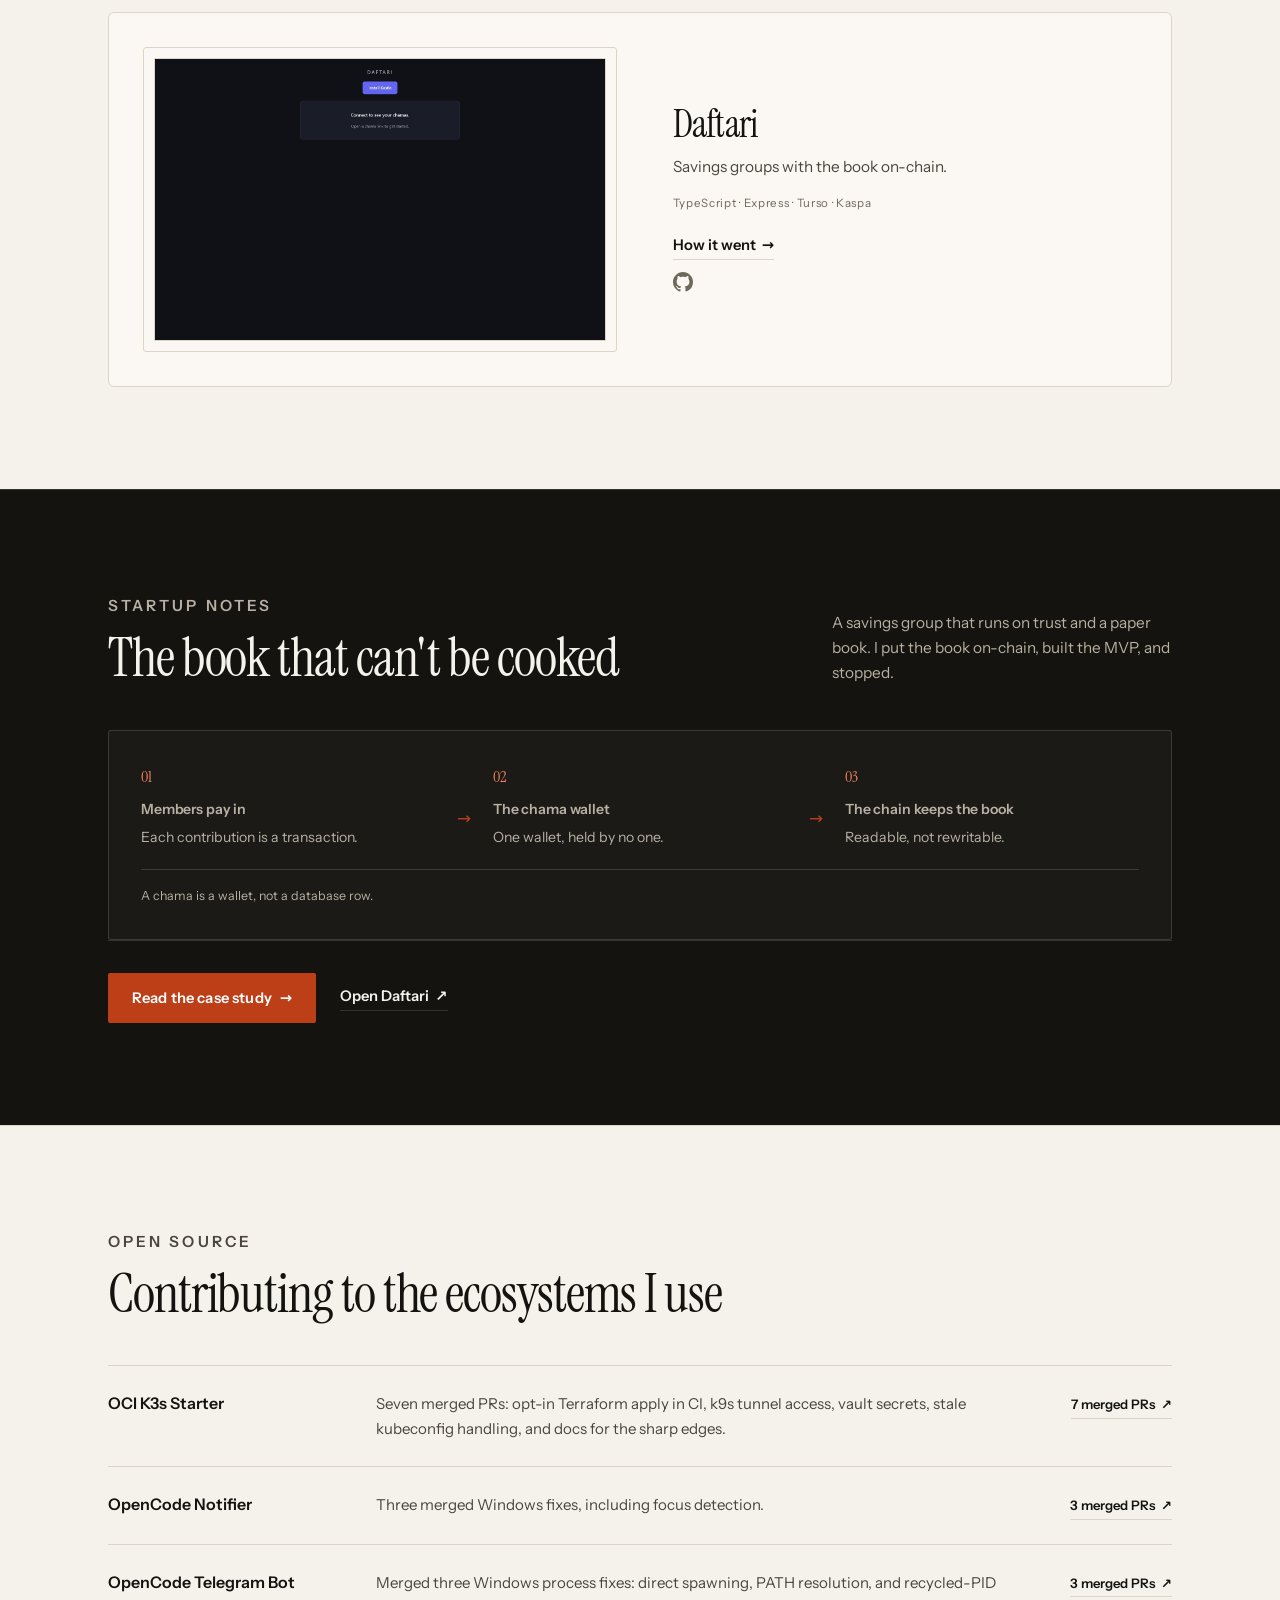
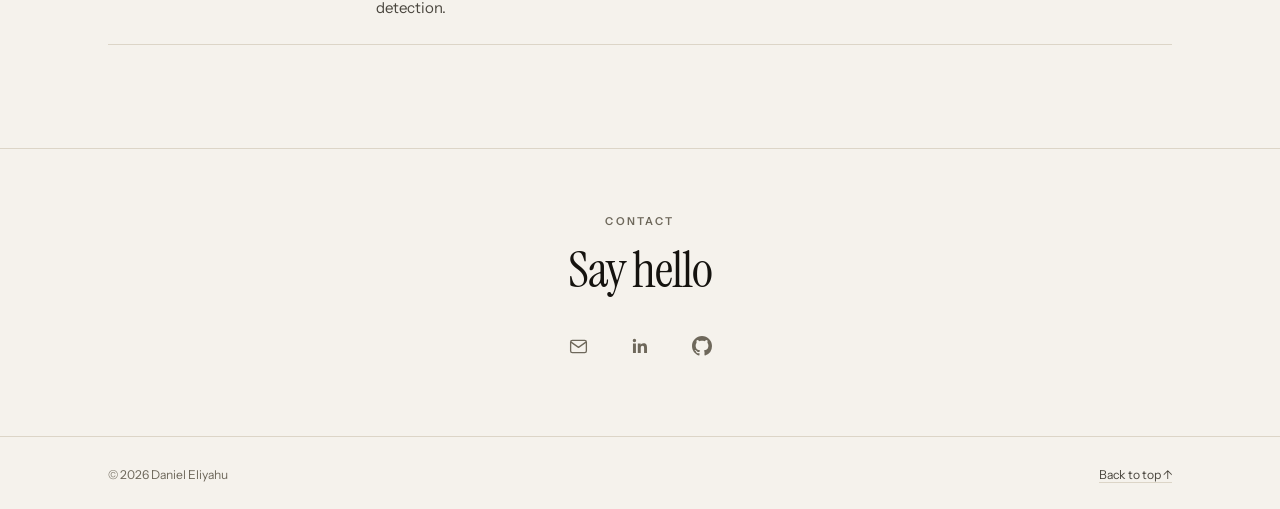
==== commit 88fda2a1: "style: use icons for the header toggles A moon or sun for the theme and the Israeli or British flag " ====
--- a/index.html
+++ b/index.html
@@ -63,8 +63,8 @@
         </ul>
       </nav>
       <div class="header-tools">
-        <a class="lang-toggle" href="he.html" hreflang="he" lang="he">עברית</a>
-        <button class="theme-toggle" type="button" data-theme-toggle aria-label="Switch to dark theme"><span data-theme-label>Dark</span></button>
+        <a class="lang-toggle" href="he.html" hreflang="he" lang="he" aria-label="עברית" title="עברית"><svg width="18" height="13" viewBox="0 0 18 13" aria-hidden="true" focusable="false"><rect width="18" height="13" fill="#fff"/><rect y="1.6" width="18" height="1.6" fill="#1b3f8f"/><rect y="9.8" width="18" height="1.6" fill="#1b3f8f"/><path d="M9 3.7 11.6 8.2H6.4Z" fill="none" stroke="#1b3f8f" stroke-width="0.8" stroke-linejoin="round"/><path d="M9 9.3 6.4 4.8h5.2Z" fill="none" stroke="#1b3f8f" stroke-width="0.8" stroke-linejoin="round"/></svg></a>
+        <button class="theme-toggle" type="button" data-theme-toggle aria-label="Switch to dark theme"><svg class="icon-moon" width="16" height="16" viewBox="0 0 24 24" fill="none" stroke="currentColor" stroke-width="1.6" stroke-linecap="round" stroke-linejoin="round" aria-hidden="true" focusable="false"><path d="M21 12.8A9 9 0 1 1 11.2 3a7 7 0 0 0 9.8 9.8Z"/></svg><svg class="icon-sun" width="16" height="16" viewBox="0 0 24 24" fill="none" stroke="currentColor" stroke-width="1.6" stroke-linecap="round" aria-hidden="true" focusable="false"><circle cx="12" cy="12" r="4"/><path d="M12 2v2M12 20v2M4.9 4.9l1.4 1.4M17.7 17.7l1.4 1.4M2 12h2M20 12h2M4.9 19.1l1.4-1.4M17.7 6.3l1.4-1.4"/></svg></button>
       </div>
     </div>
   </div>
@@ -122,7 +122,7 @@
       <div class="section-head">
         <div>
           <p class="eyebrow">Life stations</p>
-          <h2>How I got here.</h2>
+          <h2>How I got here</h2>
         </div>
       </div>
 
@@ -159,7 +159,7 @@
       <div class="section-head">
         <div>
           <p class="eyebrow">Work</p>
-          <h2>Five things, running now.</h2>
+          <h2>Five things, running now</h2>
         </div>
       </div>
 
@@ -255,7 +255,7 @@
       <div class="section-head">
         <div>
           <p class="eyebrow">Startup notes</p>
-          <h2>The book that can't be cooked.</h2>
+          <h2>The book that can't be cooked</h2>
         </div>
         <p>A savings group that runs on trust and a paper book. I put the book on-chain, built the MVP, and stopped.</p>
       </div>
@@ -295,7 +295,7 @@
       <div class="section-head">
         <div>
           <p class="eyebrow">Open source</p>
-          <h2>Contributing to the ecosystems I use.</h2>
+          <h2>Contributing to the ecosystems I use</h2>
         </div>
       </div>
 
@@ -323,7 +323,7 @@
     <div class="shell">
       <p class="eyebrow">Contact</p>
       <div class="contact-row" data-reveal>
-        <h2 class="contact-title">Say hello.</h2>
+        <h2 class="contact-title">Say hello</h2>
 
         <div class="reach">
           <button class="button button-ghost button-icon" type="button" data-copy-email="danieliyahu1@gmail.com" data-label-copied="Email copied" data-label-failed="Could not copy" aria-label="Copy email address" title="Copy email address">
@@ -352,7 +352,7 @@
   </div>
 </footer>
 
-<script src="assets/js/main.js?v=20261021b" defer></script>
+<script src="assets/js/main.js?v=20261021c" defer></script>
 </body>
 </html>
 
--- a/assets/css/style.css
+++ b/assets/css/style.css
@@ -307,20 +307,29 @@
 }
 
 .theme-toggle {
-  padding: 7px 11px;
-  border: 1px solid var(--line);
-  border-radius: 2px;
-  background: transparent;
-  color: var(--muted);
-  font-size: 0.68rem;
-  font-weight: 600;
-  letter-spacing: 0.14em;
-  text-transform: uppercase;
+  display: inline-flex;
+  align-items: center;
+  justify-content: center;
+  padding: 8px;
+  border: 0;
+  background: none;
+  color: var(--muted);
 }
 
 .theme-toggle:hover {
   color: var(--ink);
-  border-color: var(--ink);
+}
+
+.theme-toggle .icon-sun {
+  display: none;
+}
+
+html[data-theme="dark"] .theme-toggle .icon-moon {
+  display: none;
+}
+
+html[data-theme="dark"] .theme-toggle .icon-sun {
+  display: block;
 }
 
 .header-tools {
@@ -333,20 +342,23 @@
   display: inline-flex;
   align-items: center;
   justify-content: center;
-  padding: 7px 10px;
-  border: 1px solid var(--line);
-  border-radius: 2px;
-  color: var(--muted);
-  font-family: "Heebo", var(--sans);
-  font-size: 0.72rem;
-  font-weight: 500;
+  padding: 8px;
+  color: var(--muted);
   line-height: 1;
   text-decoration: none;
 }
 
+.lang-toggle svg {
+  display: block;
+  transition: transform 0.18s ease;
+}
+
+.lang-toggle:hover svg {
+  transform: scale(1.08);
+}
+
 .lang-toggle:hover {
   color: var(--ink);
-  border-color: var(--ink);
   text-decoration: none;
 }
 
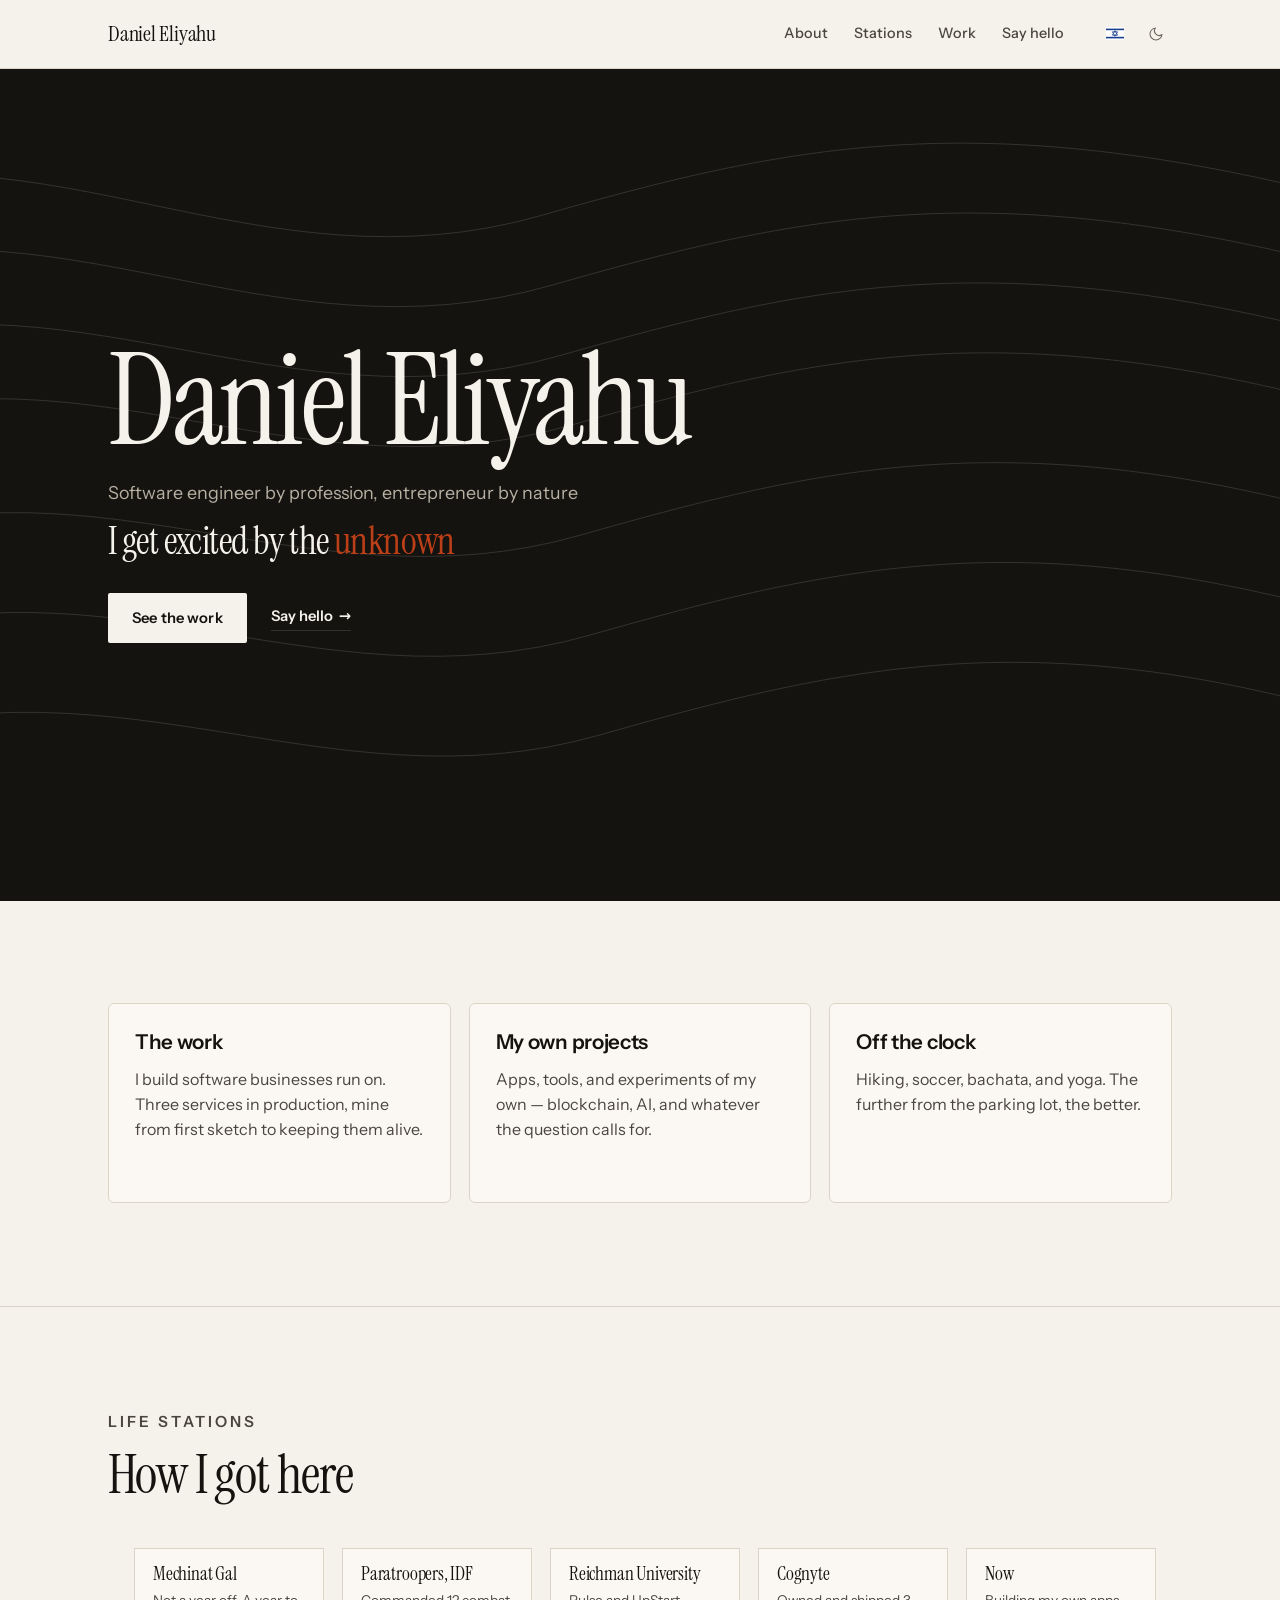
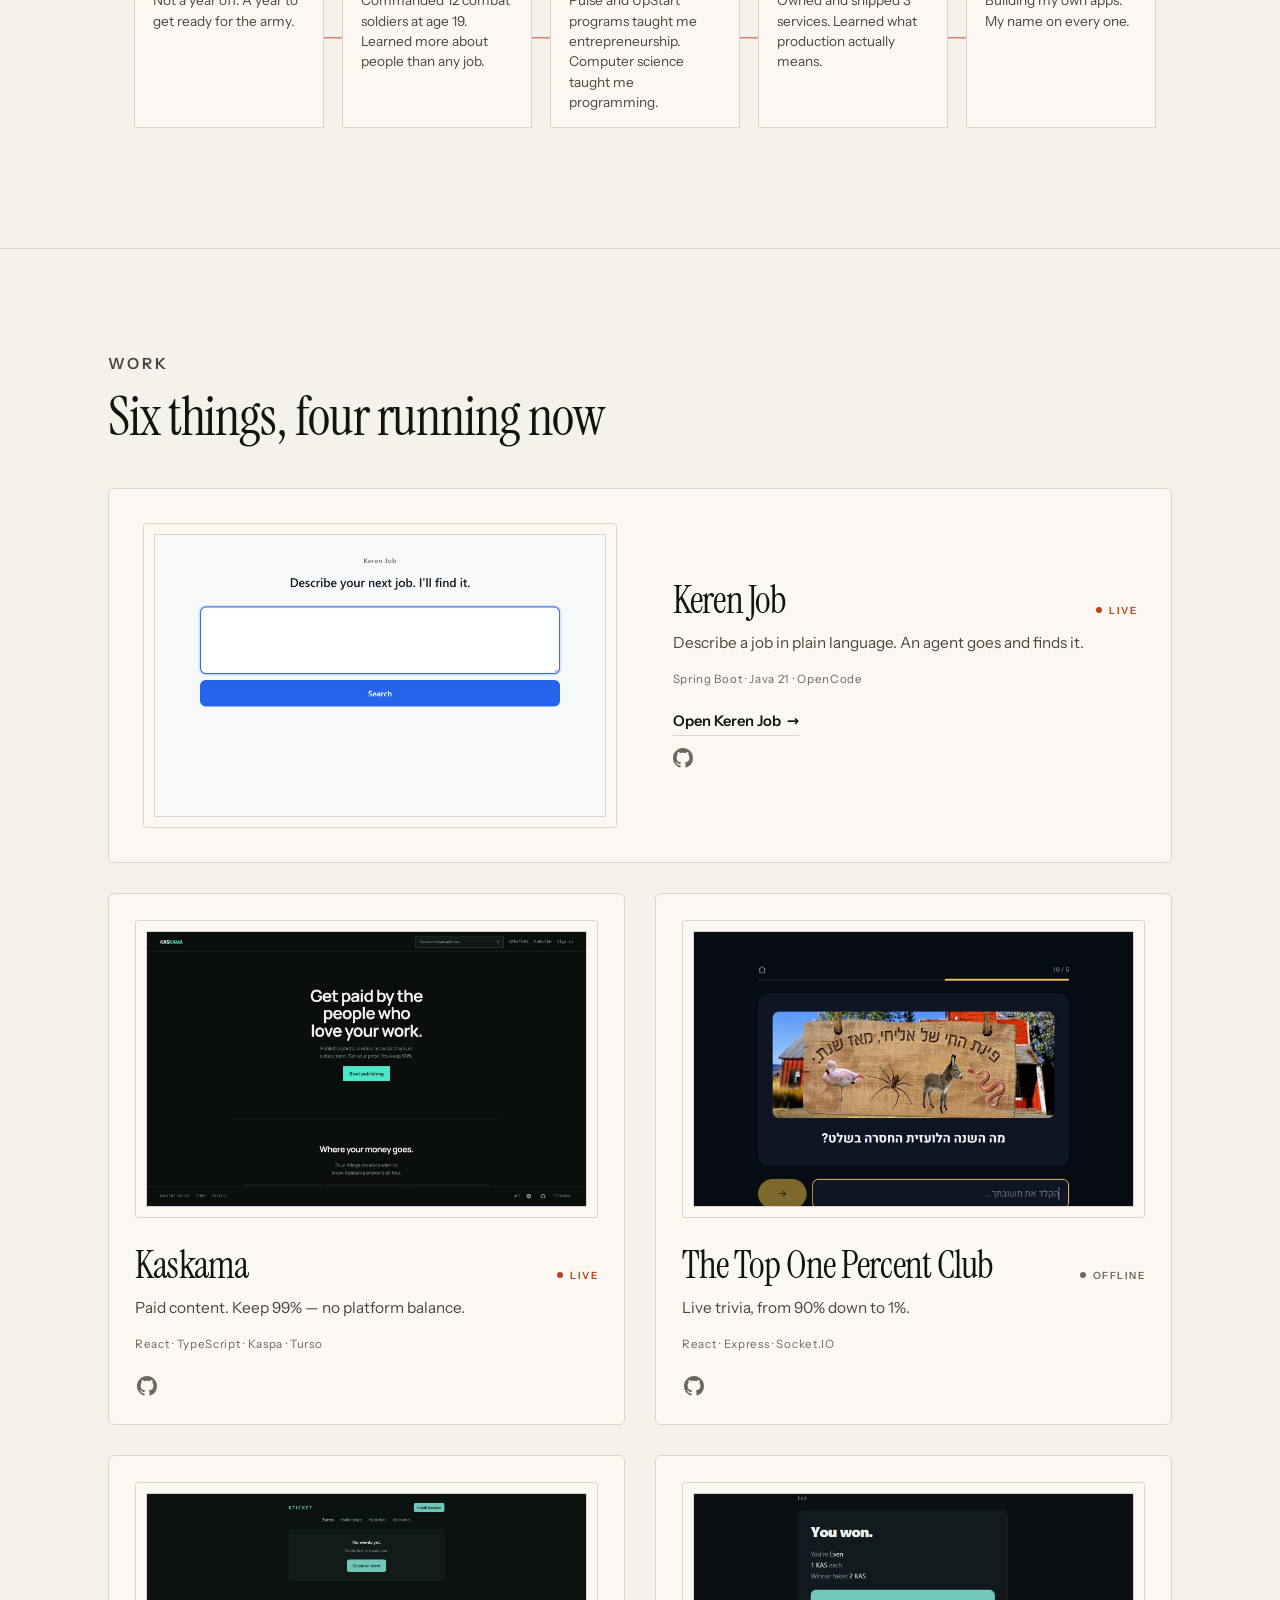
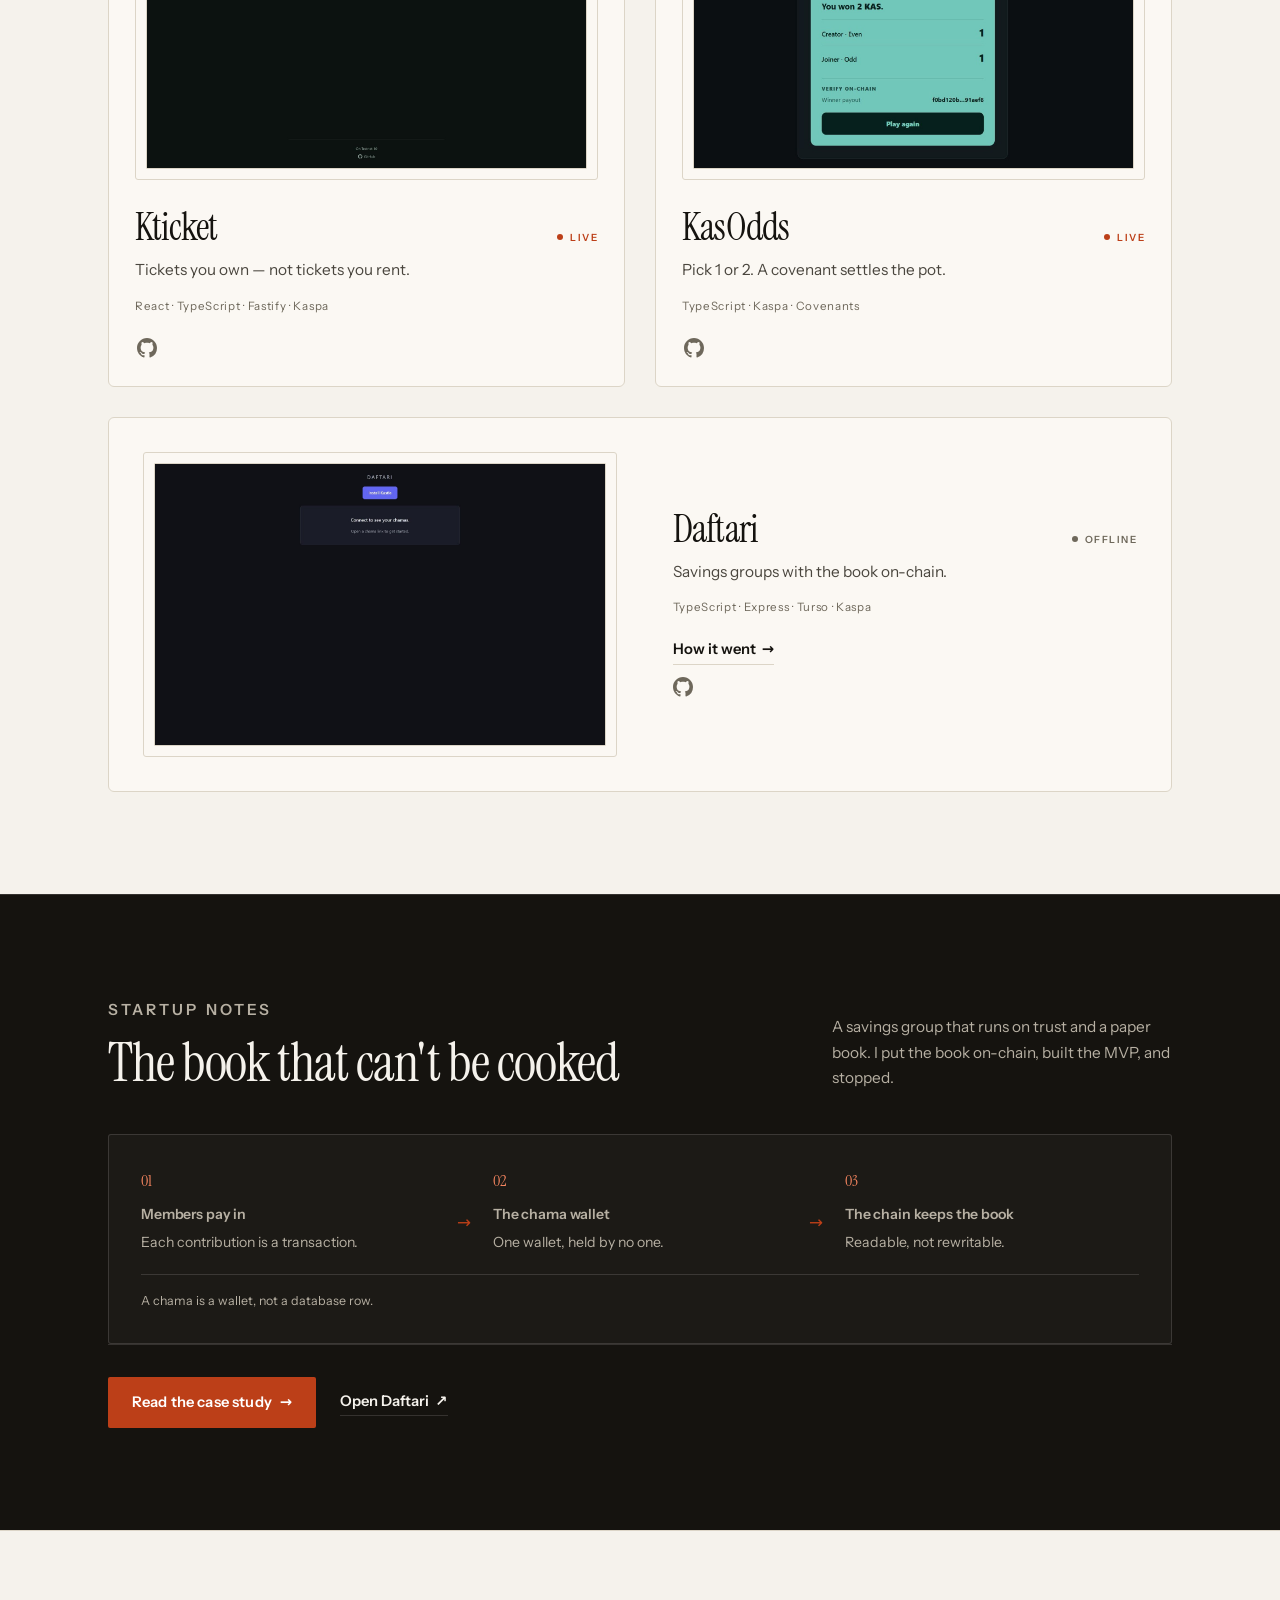
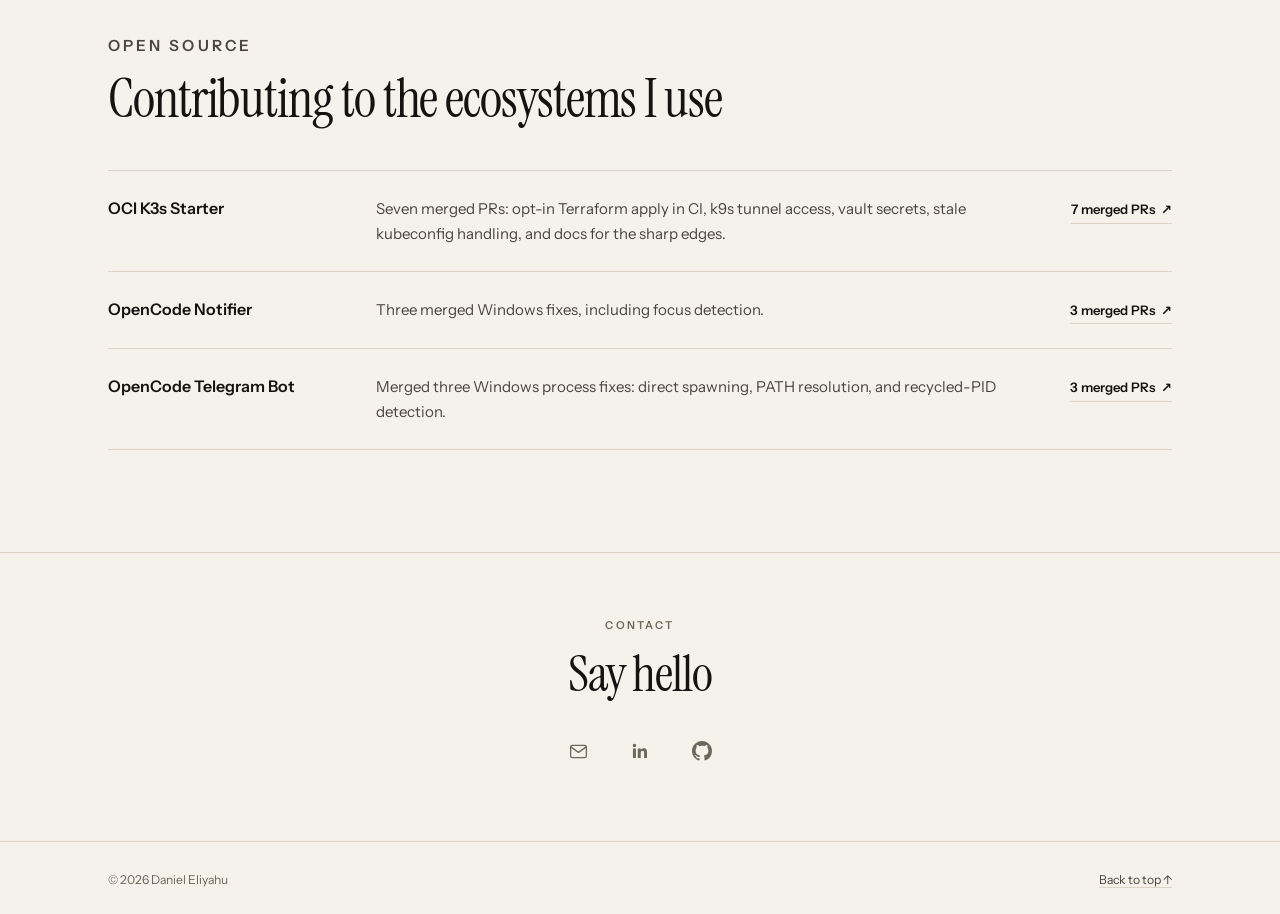
==== commit 58567586: "feat: add Keren Job and show live status per app" ====
--- a/index.html
+++ b/index.html
@@ -159,18 +159,43 @@
       <div class="section-head">
         <div>
           <p class="eyebrow">Work</p>
-          <h2>Five things, running now</h2>
+          <h2>Six things, four running now</h2>
         </div>
       </div>
 
       <div class="product-grid">
+        <article class="product-card product-featured" data-reveal>
+          <figure class="frame">
+            <a class="frame-link" href="https://kerenjob.danieliyahu.com/" target="_blank" rel="noopener noreferrer" aria-label="Open Keren Job">
+              <img src="assets/img/apps/kerenjob.jpg" width="1600" height="1000" alt="Keren Job landing page with the headline Describe your next job. I'll find it." fetchpriority="high" decoding="async" />
+            </a>
+          </figure>
+          <div>
+            <div class="app-head">
+              <h3>Keren Job</h3>
+              <p class="app-status app-status--live">Live</p>
+            </div>
+            <p>Describe a job in plain language. An agent goes and finds it.</p>
+            <p class="stack"><span>Spring Boot</span><span>Java 21</span><span>OpenCode</span></p>
+            <div class="app-links">
+              <a class="link" href="https://kerenjob.danieliyahu.com/" target="_blank" rel="noopener noreferrer">Open Keren Job <span class="arrow" aria-hidden="true">→</span></a>
+              <a class="app-code" href="https://github.com/danieliyahu1/keren-job" target="_blank" rel="noopener noreferrer" aria-label="Keren Job on GitHub">
+                <svg width="20" height="20" viewBox="0 0 16 16" aria-hidden="true" focusable="false"><path fill="currentColor" d="M8 0C3.58 0 0 3.58 0 8c0 3.54 2.29 6.53 5.47 7.59.4.07.55-.17.55-.38 0-.19-.01-.82-.01-1.49-2.01.37-2.53-.49-2.69-.94-.09-.23-.48-.94-.82-1.13-.28-.15-.68-.52-.01-.53.63-.01 1.08.58 1.23.82.72 1.21 1.87.87 2.33.66.07-.52.28-.87.51-1.07-1.78-.2-3.64-.89-3.64-3.95 0-.87.31-1.59.82-2.15-.08-.2-.36-1.02.08-2.12 0 0 .67-.21 2.2.82.64-.18 1.32-.27 2-.27s1.36.09 2 .27c1.53-1.04 2.2-.82 2.2-.82.44 1.1.16 1.92.08 2.12.51.56.82 1.27.82 2.15 0 3.07-1.87 3.75-3.65 3.95.29.25.54.73.54 1.48 0 1.07-.01 1.93-.01 2.2 0 .21.15.46.55.38A8.01 8.01 0 0 0 16 8c0-4.42-3.58-8-8-8Z"/></svg>
+              </a>
+            </div>
+          </div>
+        </article>
+
         <article class="product-card" data-reveal>
           <figure class="frame">
             <a class="frame-link" href="https://kaskama.com/" target="_blank" rel="noopener noreferrer" aria-label="Open Kaskama">
-              <img src="assets/img/apps/kaskama.jpg" width="1600" height="1000" alt="Kaskama landing page with the headline Get paid by the people who love your work." fetchpriority="high" decoding="async" />
-            </a>
-          </figure>
-          <h3>Kaskama</h3>
+              <img src="assets/img/apps/kaskama.jpg" width="1600" height="1000" alt="Kaskama landing page with the headline Get paid by the people who love your work." loading="lazy" decoding="async" />
+            </a>
+          </figure>
+          <div class="app-head">
+            <h3>Kaskama</h3>
+            <p class="app-status app-status--live">Live</p>
+          </div>
           <p>Paid content. Keep 99% — no platform balance.</p>
           <p class="stack"><span>React</span><span>TypeScript</span><span>Kaspa</span><span>Turso</span></p>
           <div class="app-links">
@@ -182,11 +207,12 @@
 
         <article class="product-card" data-reveal>
           <figure class="frame">
-            <a class="frame-link" href="https://onepercent.danieliyahu.com/" target="_blank" rel="noopener noreferrer" aria-label="Open The Top One Percent Club">
-              <img src="assets/img/apps/onepercent.jpg?v=20261020b" width="1600" height="1000" alt="A question from The Top One Percent Club: a Hebrew riddle asking which year is missing from a painted barn sign." loading="lazy" decoding="async" />
-            </a>
-          </figure>
-          <h3>The Top One Percent Club</h3>
+            <img src="assets/img/apps/onepercent.jpg?v=20261020b" width="1600" height="1000" alt="A question from The Top One Percent Club: a Hebrew riddle asking which year is missing from a painted barn sign." loading="lazy" decoding="async" />
+          </figure>
+          <div class="app-head">
+            <h3>The Top One Percent Club</h3>
+            <p class="app-status app-status--offline">Offline</p>
+          </div>
           <p>Live trivia, from 90% down to 1%.</p>
           <p class="stack"><span>React</span><span>Express</span><span>Socket.IO</span></p>
           <div class="app-links">
@@ -202,7 +228,10 @@
               <img src="assets/img/apps/kticket.jpg" width="1600" height="1000" alt="Kticket events page in its empty state, with a Create an event button." loading="lazy" decoding="async" />
             </a>
           </figure>
-          <h3>Kticket</h3>
+          <div class="app-head">
+            <h3>Kticket</h3>
+            <p class="app-status app-status--live">Live</p>
+          </div>
           <p>Tickets you own — not tickets you rent.</p>
           <p class="stack"><span>React</span><span>TypeScript</span><span>Fastify</span><span>Kaspa</span></p>
           <div class="app-links">
@@ -218,7 +247,10 @@
               <img src="assets/img/apps/kasodds.jpg" width="1600" height="1000" alt="KasOdds result screen from a live game: both players picked 1, an even total, and the Even side took the 2 KAS pot." loading="lazy" decoding="async" />
             </a>
           </figure>
-          <h3>KasOdds</h3>
+          <div class="app-head">
+            <h3>KasOdds</h3>
+            <p class="app-status app-status--live">Live</p>
+          </div>
           <p>Pick 1 or 2. A covenant settles the pot.</p>
           <p class="stack"><span>TypeScript</span><span>Kaspa</span><span>Covenants</span></p>
           <div class="app-links">
@@ -230,12 +262,13 @@
 
         <article class="product-card product-featured" data-reveal>
           <figure class="frame">
-            <a class="frame-link" href="https://daftari.danieliyahu.com/" target="_blank" rel="noopener noreferrer" aria-label="Open Daftari">
-              <img src="assets/img/apps/daftari.jpg" width="1600" height="1000" alt="Daftari connect screen asking the visitor to connect a wallet." loading="lazy" decoding="async" />
-            </a>
+            <img src="assets/img/apps/daftari.jpg" width="1600" height="1000" alt="Daftari connect screen asking the visitor to connect a wallet." loading="lazy" decoding="async" />
           </figure>
           <div>
-            <h3>Daftari</h3>
+            <div class="app-head">
+              <h3>Daftari</h3>
+              <p class="app-status app-status--offline">Offline</p>
+            </div>
             <p>Savings groups with the book on-chain.</p>
             <p class="stack"><span>TypeScript</span><span>Express</span><span>Turso</span><span>Kaspa</span></p>
             <div class="app-links">
--- a/assets/css/style.css
+++ b/assets/css/style.css
@@ -1055,6 +1055,40 @@
   color: var(--ember);
 }
 
+/* Name on one side, live/offline on the other: the grid reads as an inventory. */
+.app-head {
+  display: flex;
+  flex-wrap: wrap;
+  align-items: baseline;
+  justify-content: space-between;
+  gap: 4px 14px;
+}
+
+.product-card .app-status {
+  display: inline-flex;
+  flex: none;
+  align-items: center;
+  gap: 7px;
+  margin: 0;
+  color: var(--muted);
+  font-size: 0.62rem;
+  font-weight: 600;
+  letter-spacing: 0.15em;
+  text-transform: uppercase;
+}
+
+.app-status::before {
+  content: "";
+  width: 6px;
+  height: 6px;
+  border-radius: 50%;
+  background: currentColor;
+}
+
+.product-card .app-status--live {
+  color: var(--ember);
+}
+
 /* The featured card stacks its links, so the GitHub mark gets its own row. */
 .product-featured .app-links {
   flex-direction: column;
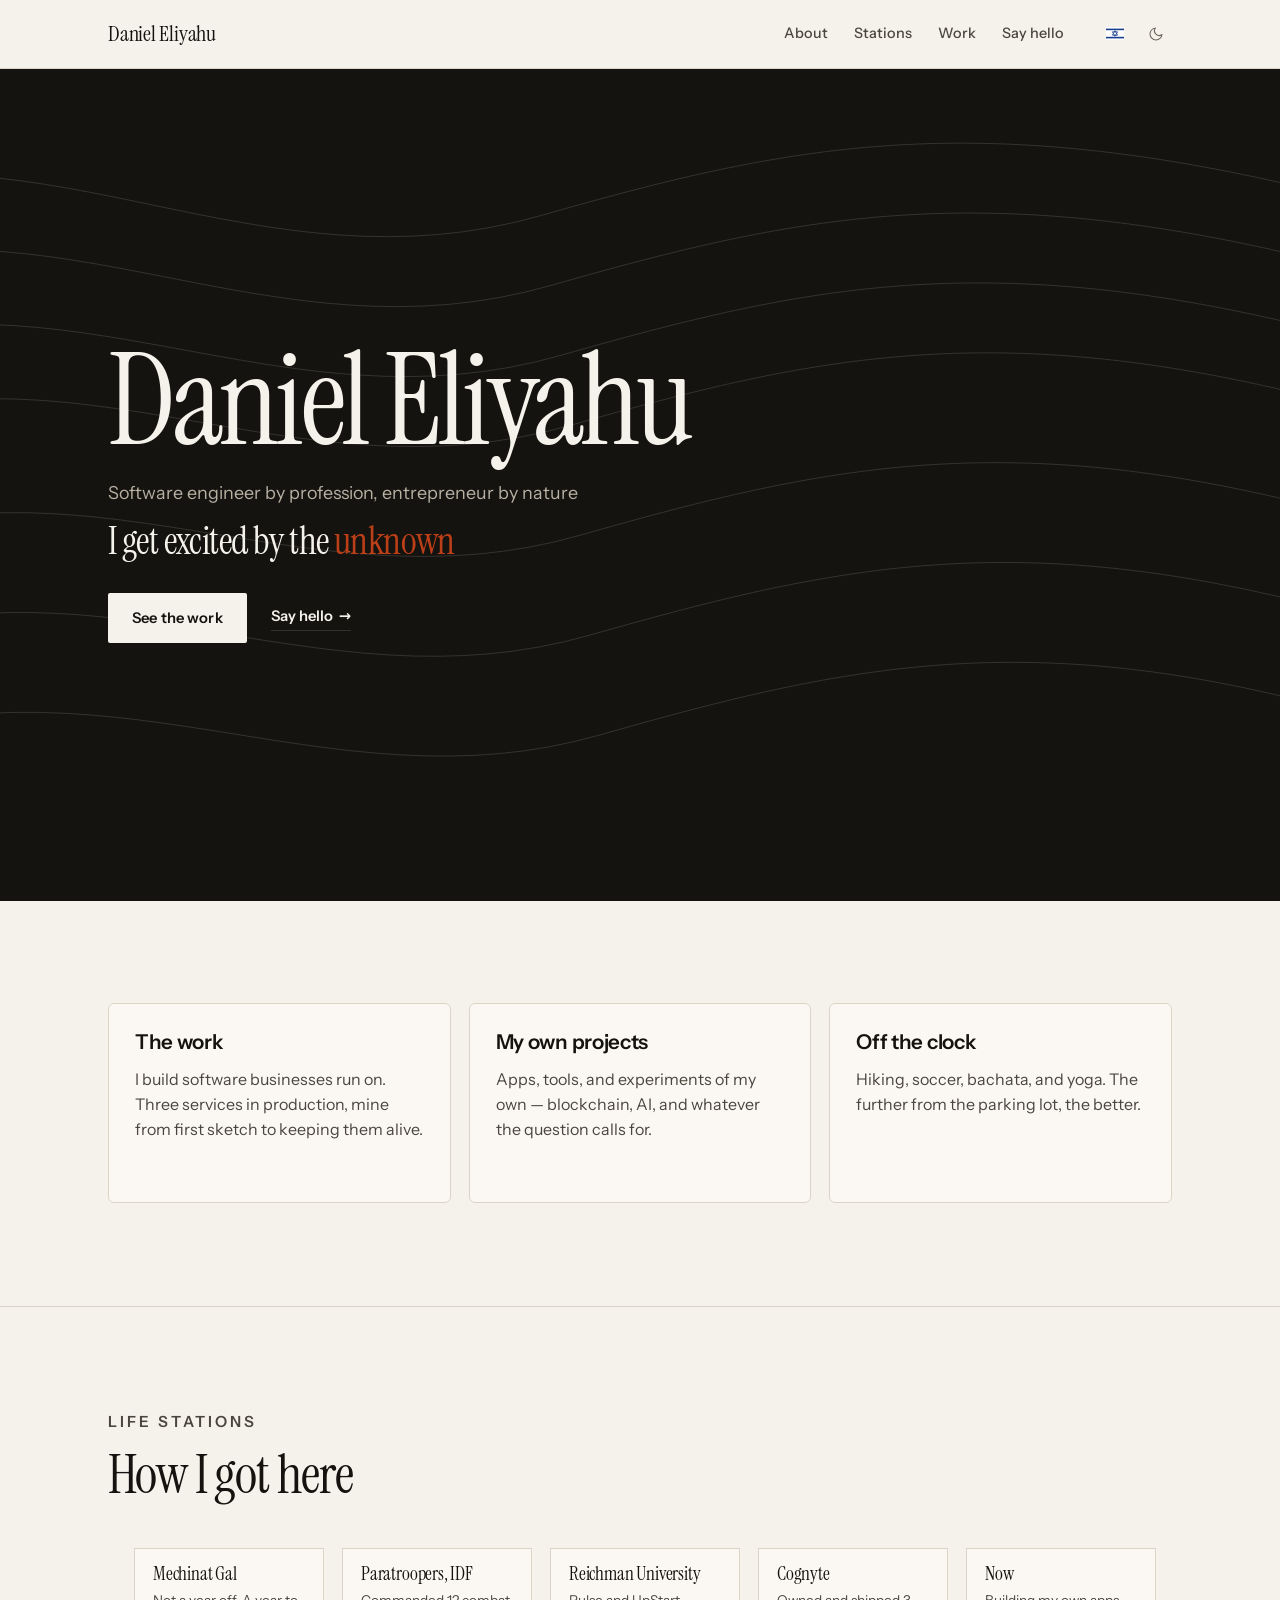
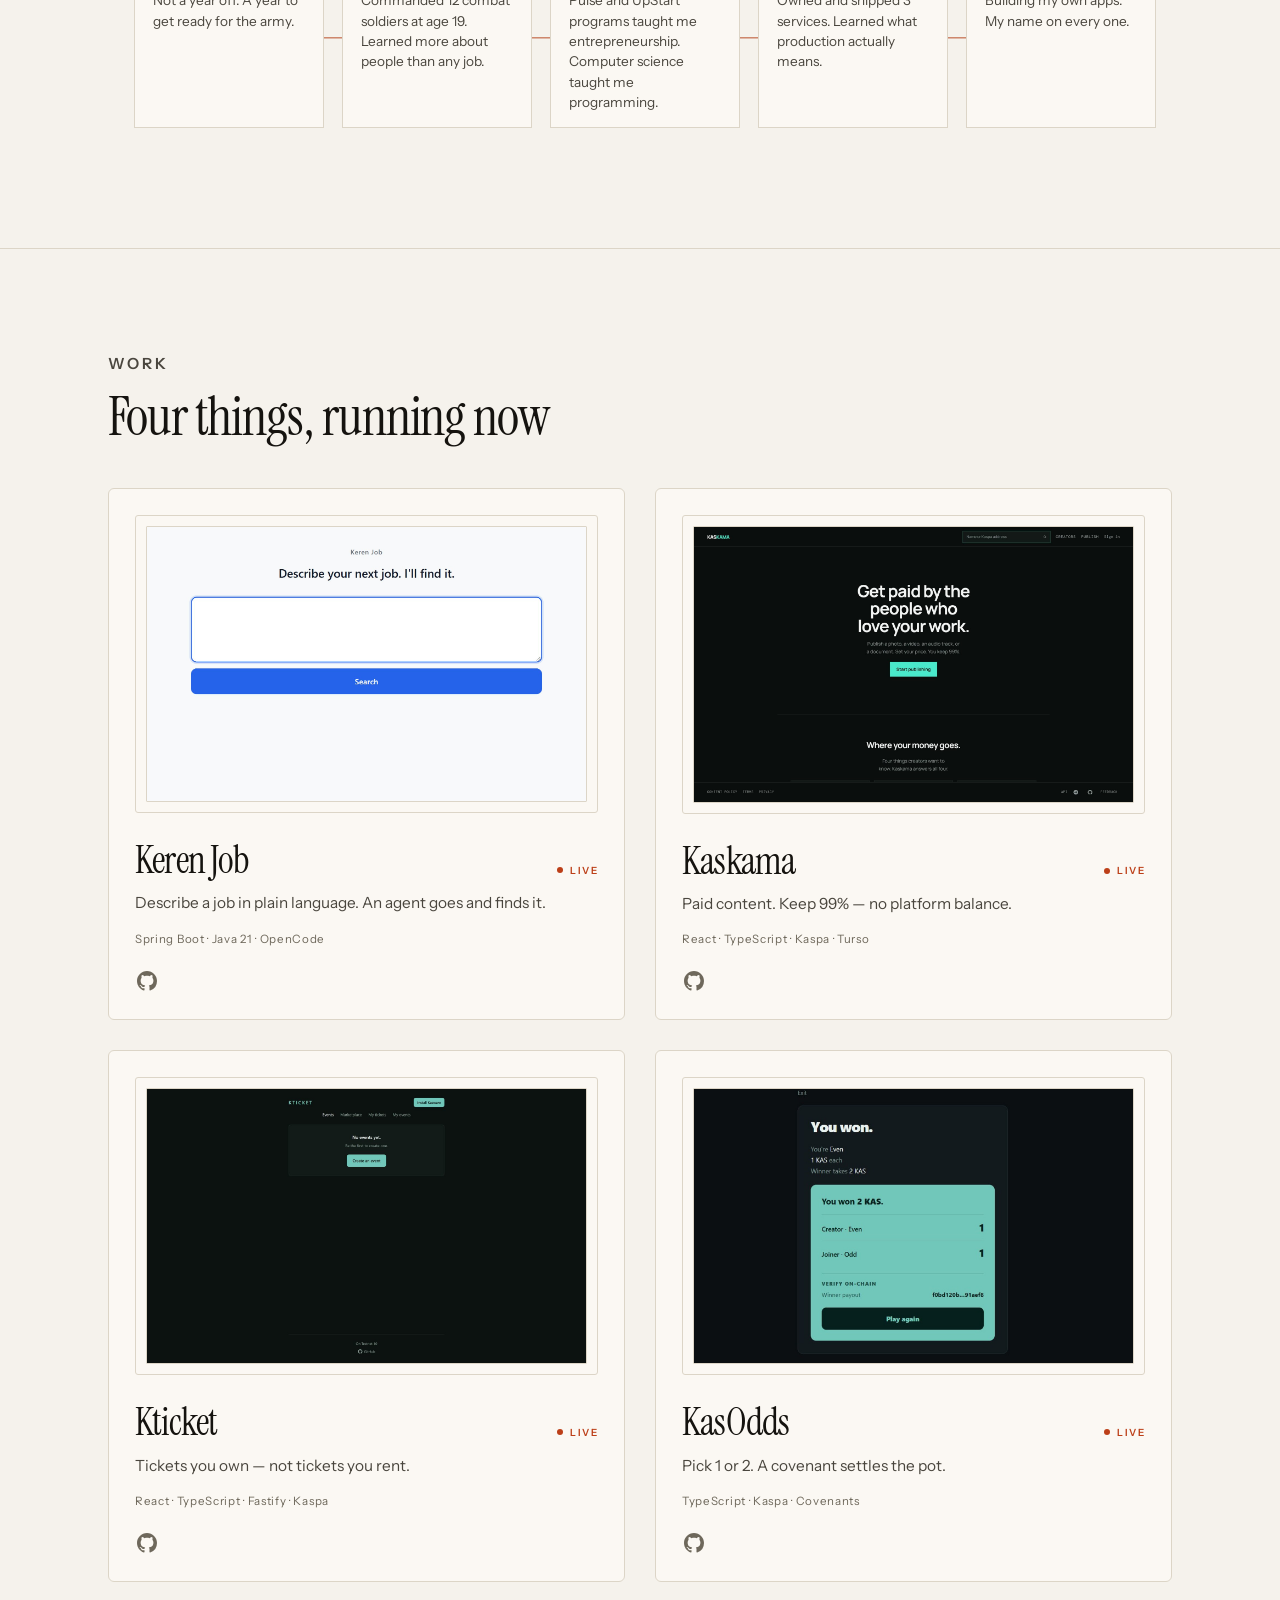
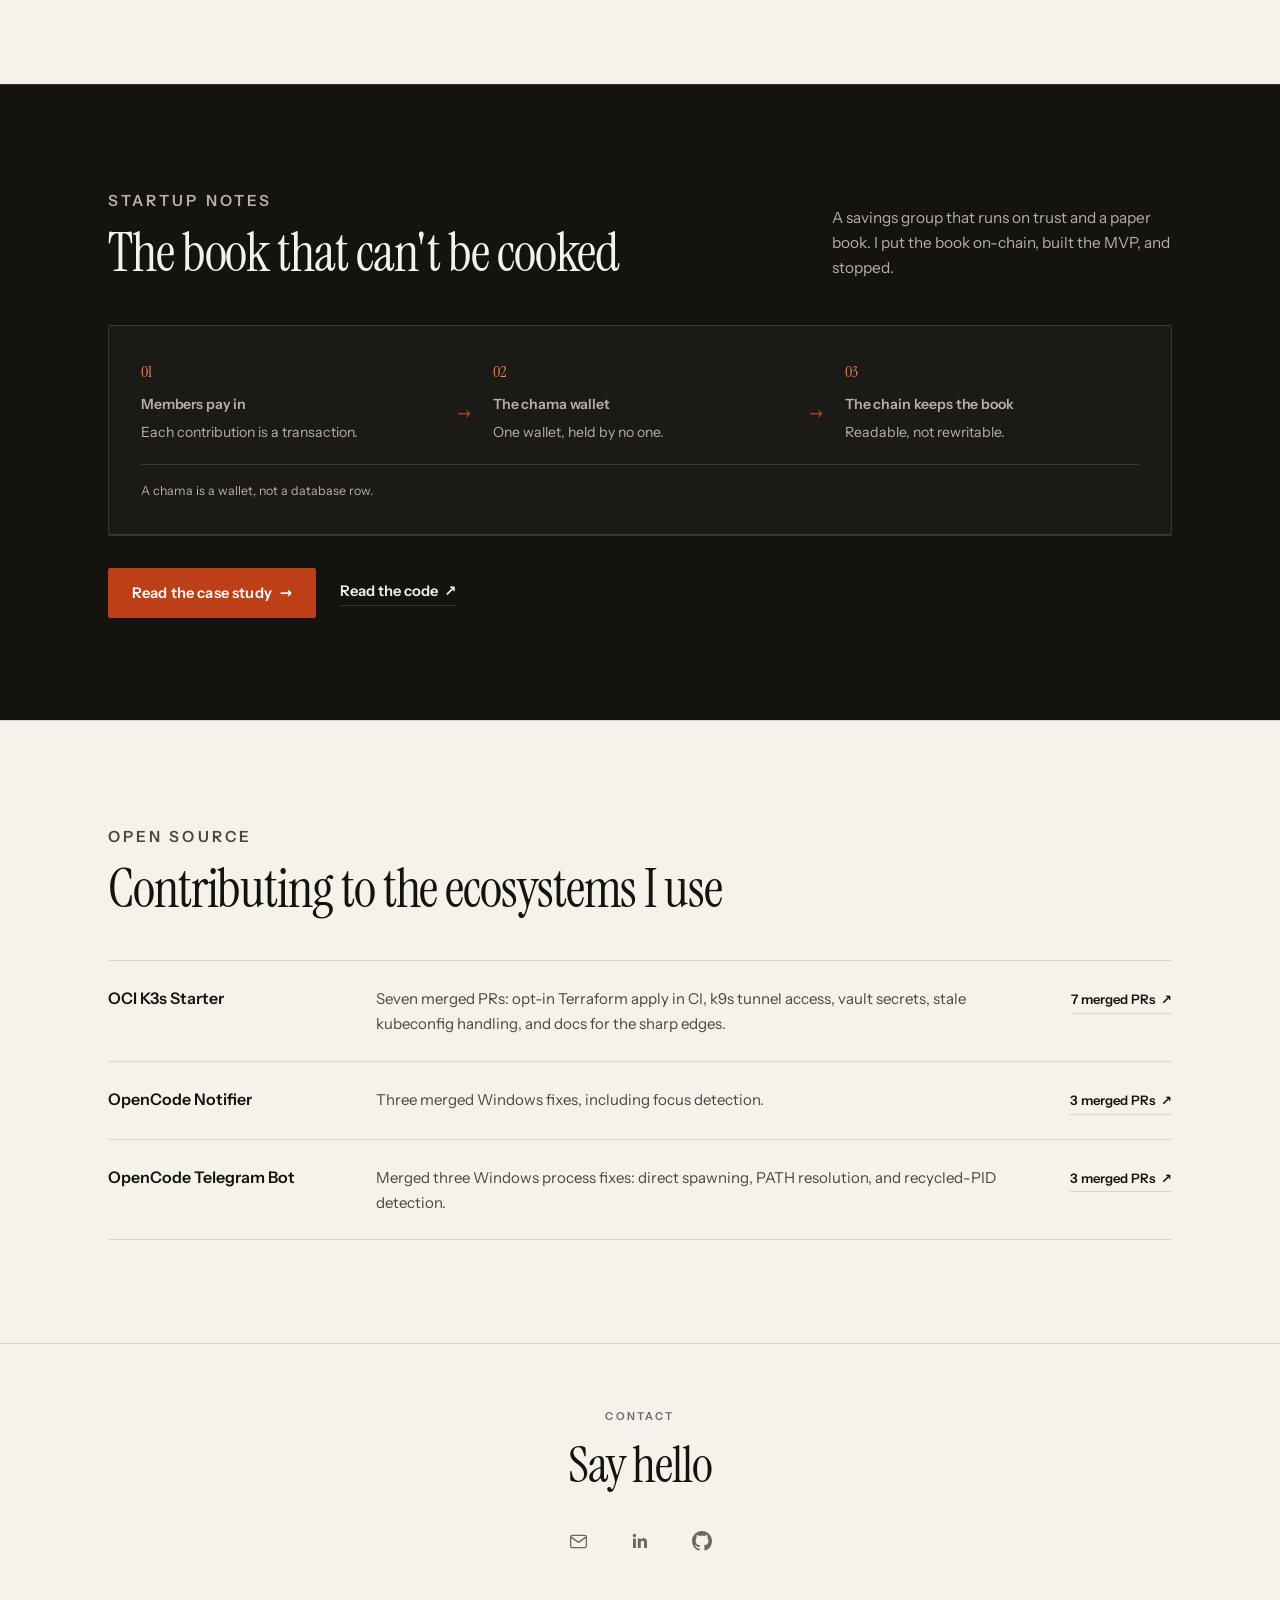
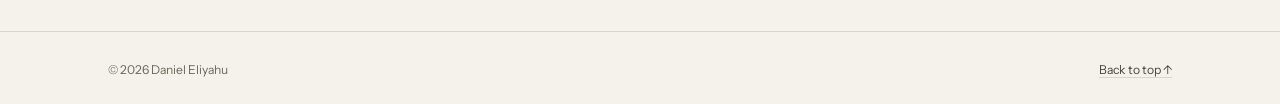
==== commit 7de2e0ab: "content: drop the two offline apps from the work grid" ====
--- a/index.html
+++ b/index.html
@@ -159,30 +159,27 @@
       <div class="section-head">
         <div>
           <p class="eyebrow">Work</p>
-          <h2>Six things, four running now</h2>
+          <h2>Four things, running now</h2>
         </div>
       </div>
 
       <div class="product-grid">
-        <article class="product-card product-featured" data-reveal>
+        <article class="product-card" data-reveal>
           <figure class="frame">
             <a class="frame-link" href="https://kerenjob.danieliyahu.com/" target="_blank" rel="noopener noreferrer" aria-label="Open Keren Job">
               <img src="assets/img/apps/kerenjob.jpg" width="1600" height="1000" alt="Keren Job landing page with the headline Describe your next job. I'll find it." fetchpriority="high" decoding="async" />
             </a>
           </figure>
-          <div>
-            <div class="app-head">
-              <h3>Keren Job</h3>
-              <p class="app-status app-status--live">Live</p>
-            </div>
-            <p>Describe a job in plain language. An agent goes and finds it.</p>
-            <p class="stack"><span>Spring Boot</span><span>Java 21</span><span>OpenCode</span></p>
-            <div class="app-links">
-              <a class="link" href="https://kerenjob.danieliyahu.com/" target="_blank" rel="noopener noreferrer">Open Keren Job <span class="arrow" aria-hidden="true">→</span></a>
-              <a class="app-code" href="https://github.com/danieliyahu1/keren-job" target="_blank" rel="noopener noreferrer" aria-label="Keren Job on GitHub">
-                <svg width="20" height="20" viewBox="0 0 16 16" aria-hidden="true" focusable="false"><path fill="currentColor" d="M8 0C3.58 0 0 3.58 0 8c0 3.54 2.29 6.53 5.47 7.59.4.07.55-.17.55-.38 0-.19-.01-.82-.01-1.49-2.01.37-2.53-.49-2.69-.94-.09-.23-.48-.94-.82-1.13-.28-.15-.68-.52-.01-.53.63-.01 1.08.58 1.23.82.72 1.21 1.87.87 2.33.66.07-.52.28-.87.51-1.07-1.78-.2-3.64-.89-3.64-3.95 0-.87.31-1.59.82-2.15-.08-.2-.36-1.02.08-2.12 0 0 .67-.21 2.2.82.64-.18 1.32-.27 2-.27s1.36.09 2 .27c1.53-1.04 2.2-.82 2.2-.82.44 1.1.16 1.92.08 2.12.51.56.82 1.27.82 2.15 0 3.07-1.87 3.75-3.65 3.95.29.25.54.73.54 1.48 0 1.07-.01 1.93-.01 2.2 0 .21.15.46.55.38A8.01 8.01 0 0 0 16 8c0-4.42-3.58-8-8-8Z"/></svg>
-              </a>
-            </div>
+          <div class="app-head">
+            <h3>Keren Job</h3>
+            <p class="app-status app-status--live">Live</p>
+          </div>
+          <p>Describe a job in plain language. An agent goes and finds it.</p>
+          <p class="stack"><span>Spring Boot</span><span>Java 21</span><span>OpenCode</span></p>
+          <div class="app-links">
+            <a class="app-code" href="https://github.com/danieliyahu1/keren-job" target="_blank" rel="noopener noreferrer" aria-label="Keren Job on GitHub">
+              <svg width="20" height="20" viewBox="0 0 16 16" aria-hidden="true" focusable="false"><path fill="currentColor" d="M8 0C3.58 0 0 3.58 0 8c0 3.54 2.29 6.53 5.47 7.59.4.07.55-.17.55-.38 0-.19-.01-.82-.01-1.49-2.01.37-2.53-.49-2.69-.94-.09-.23-.48-.94-.82-1.13-.28-.15-.68-.52-.01-.53.63-.01 1.08.58 1.23.82.72 1.21 1.87.87 2.33.66.07-.52.28-.87.51-1.07-1.78-.2-3.64-.89-3.64-3.95 0-.87.31-1.59.82-2.15-.08-.2-.36-1.02.08-2.12 0 0 .67-.21 2.2.82.64-.18 1.32-.27 2-.27s1.36.09 2 .27c1.53-1.04 2.2-.82 2.2-.82.44 1.1.16 1.92.08 2.12.51.56.82 1.27.82 2.15 0 3.07-1.87 3.75-3.65 3.95.29.25.54.73.54 1.48 0 1.07-.01 1.93-.01 2.2 0 .21.15.46.55.38A8.01 8.01 0 0 0 16 8c0-4.42-3.58-8-8-8Z"/></svg>
+            </a>
           </div>
         </article>
 
@@ -207,23 +204,6 @@
 
         <article class="product-card" data-reveal>
           <figure class="frame">
-            <img src="assets/img/apps/onepercent.jpg?v=20261020b" width="1600" height="1000" alt="A question from The Top One Percent Club: a Hebrew riddle asking which year is missing from a painted barn sign." loading="lazy" decoding="async" />
-          </figure>
-          <div class="app-head">
-            <h3>The Top One Percent Club</h3>
-            <p class="app-status app-status--offline">Offline</p>
-          </div>
-          <p>Live trivia, from 90% down to 1%.</p>
-          <p class="stack"><span>React</span><span>Express</span><span>Socket.IO</span></p>
-          <div class="app-links">
-            <a class="app-code" href="https://github.com/danieliyahu1/top-one-percent-club" target="_blank" rel="noopener noreferrer" aria-label="The Top One Percent Club on GitHub">
-              <svg width="20" height="20" viewBox="0 0 16 16" aria-hidden="true" focusable="false"><path fill="currentColor" d="M8 0C3.58 0 0 3.58 0 8c0 3.54 2.29 6.53 5.47 7.59.4.07.55-.17.55-.38 0-.19-.01-.82-.01-1.49-2.01.37-2.53-.49-2.69-.94-.09-.23-.48-.94-.82-1.13-.28-.15-.68-.52-.01-.53.63-.01 1.08.58 1.23.82.72 1.21 1.87.87 2.33.66.07-.52.28-.87.51-1.07-1.78-.2-3.64-.89-3.64-3.95 0-.87.31-1.59.82-2.15-.08-.2-.36-1.02.08-2.12 0 0 .67-.21 2.2.82.64-.18 1.32-.27 2-.27s1.36.09 2 .27c1.53-1.04 2.2-.82 2.2-.82.44 1.1.16 1.92.08 2.12.51.56.82 1.27.82 2.15 0 3.07-1.87 3.75-3.65 3.95.29.25.54.73.54 1.48 0 1.07-.01 1.93-.01 2.2 0 .21.15.46.55.38A8.01 8.01 0 0 0 16 8c0-4.42-3.58-8-8-8Z"/></svg>
-            </a>
-          </div>
-        </article>
-
-        <article class="product-card" data-reveal>
-          <figure class="frame">
             <a class="frame-link" href="https://kticket.danieliyahu.com/" target="_blank" rel="noopener noreferrer" aria-label="Open Kticket">
               <img src="assets/img/apps/kticket.jpg" width="1600" height="1000" alt="Kticket events page in its empty state, with a Create an event button." loading="lazy" decoding="async" />
             </a>
@@ -259,25 +239,6 @@
             </a>
           </div>
         </article>
-
-        <article class="product-card product-featured" data-reveal>
-          <figure class="frame">
-            <img src="assets/img/apps/daftari.jpg" width="1600" height="1000" alt="Daftari connect screen asking the visitor to connect a wallet." loading="lazy" decoding="async" />
-          </figure>
-          <div>
-            <div class="app-head">
-              <h3>Daftari</h3>
-              <p class="app-status app-status--offline">Offline</p>
-            </div>
-            <p>Savings groups with the book on-chain.</p>
-            <p class="stack"><span>TypeScript</span><span>Express</span><span>Turso</span><span>Kaspa</span></p>
-            <div class="app-links">
-              <a class="link" href="daftari.html">How it went <span class="arrow" aria-hidden="true">→</span></a>
-              <a class="app-code" href="https://github.com/danieliyahu1/daftari" target="_blank" rel="noopener noreferrer" aria-label="Daftari on GitHub">
-                <svg width="20" height="20" viewBox="0 0 16 16" aria-hidden="true" focusable="false"><path fill="currentColor" d="M8 0C3.58 0 0 3.58 0 8c0 3.54 2.29 6.53 5.47 7.59.4.07.55-.17.55-.38 0-.19-.01-.82-.01-1.49-2.01.37-2.53-.49-2.69-.94-.09-.23-.48-.94-.82-1.13-.28-.15-.68-.52-.01-.53.63-.01 1.08.58 1.23.82.72 1.21 1.87.87 2.33.66.07-.52.28-.87.51-1.07-1.78-.2-3.64-.89-3.64-3.95 0-.87.31-1.59.82-2.15-.08-.2-.36-1.02.08-2.12 0 0 .67-.21 2.2.82.64-.18 1.32-.27 2-.27s1.36.09 2 .27c1.53-1.04 2.2-.82 2.2-.82.44 1.1.16 1.92.08 2.12.51.56.82 1.27.82 2.15 0 3.07-1.87 3.75-3.65 3.95.29.25.54.73.54 1.48 0 1.07-.01 1.93-.01 2.2 0 .21.15.46.55.38A8.01 8.01 0 0 0 16 8c0-4.42-3.58-8-8-8Z"/></svg>
-              </a>
-            </div>
-          </div>
         </article>
       </div>
     </div>
@@ -318,7 +279,7 @@
 
       <div class="case-foot">
         <a class="button button--ember" href="daftari.html">Read the case study <span class="arrow" aria-hidden="true">→</span></a>
-        <a class="link" href="https://daftari.danieliyahu.com/" target="_blank" rel="noopener noreferrer">Open Daftari <span class="arrow" aria-hidden="true">↗</span></a>
+        <a class="link" href="https://github.com/danieliyahu1/daftari" target="_blank" rel="noopener noreferrer">Read the code <span class="arrow" aria-hidden="true">↗</span></a>
       </div>
     </div>
   </section>
